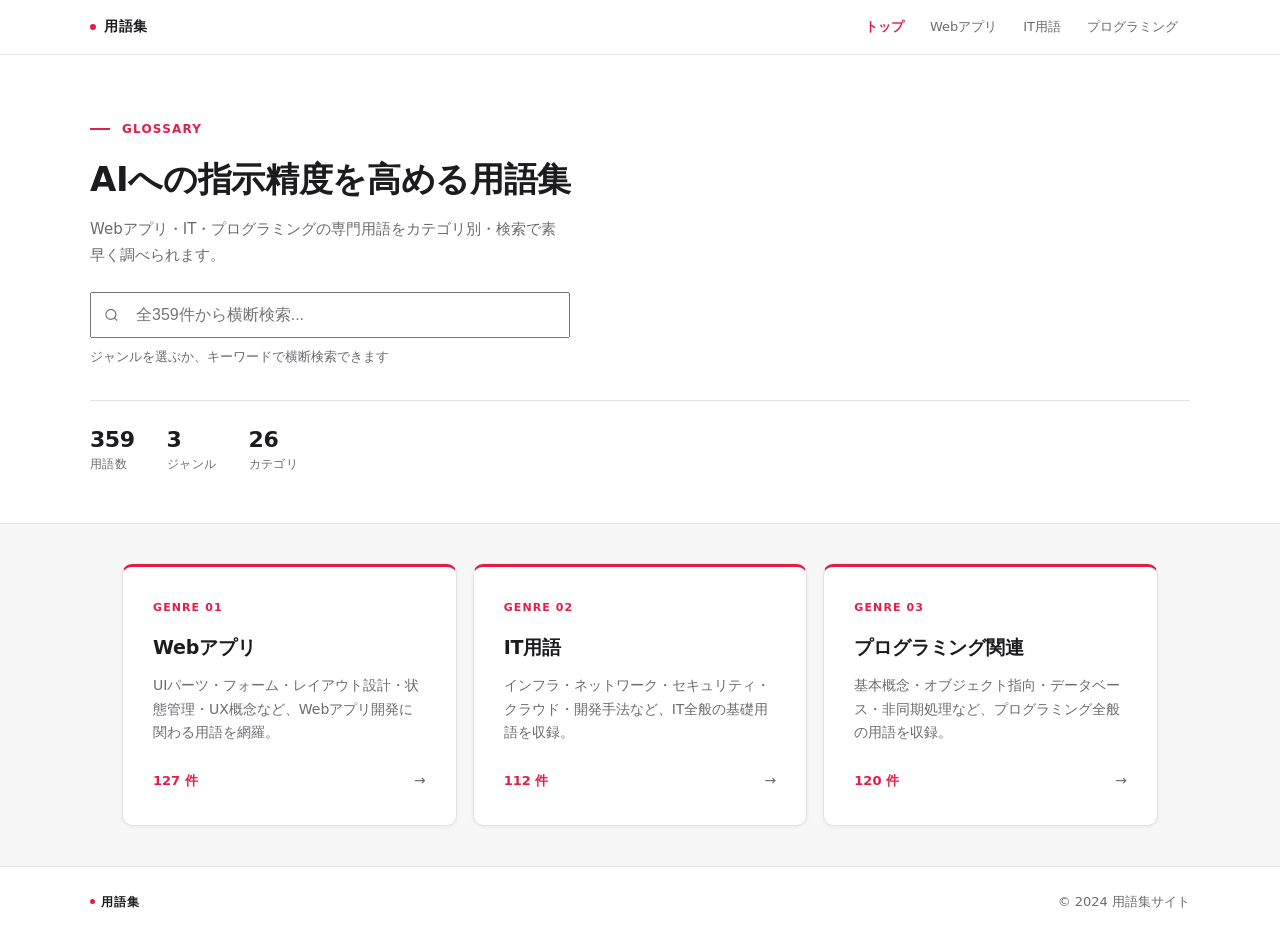
==== index.html @ d284932f "Initial commit: 用語集サイトの初期実装 - トップページ（横断検索付き） - 用語集3ページ（Webアプリ / IT用語 / プログラミング） - 全359件のデータをJSファイルとし" ====
<!DOCTYPE html>
<html lang="ja">
<head>
  <meta charset="UTF-8">
  <meta name="viewport" content="width=device-width, initial-scale=1.0">
  <title>用語集 | AIへの指示精度を高める</title>
  <link rel="stylesheet" href="css/style.css">
</head>
<body>
  <header>
    <div class="header-inner">
      <a class="site-title" href="index.html">用語集</a>
      <nav>
        <a href="index.html" class="active">トップ</a>
        <a href="webapp.html">Webアプリ</a>
        <a href="it.html">IT用語</a>
        <a href="programming.html">プログラミング</a>
      </nav>
    </div>
  </header>

  <section class="page-intro">
    <div class="page-intro-inner">
      <p class="page-intro__eyebrow">Glossary</p>
      <h1>AIへの指示精度を高める用語集</h1>
      <p class="page-intro__desc">Webアプリ・IT・プログラミングの専門用語をカテゴリ別・検索で素早く調べられます。</p>

      <div class="intro-search">
        <div class="search-wrap">
          <input type="search" id="index-search" placeholder="全359件から横断検索...">
        </div>
        <p class="intro-search__hint" id="search-hint">ジャンルを選ぶか、キーワードで横断検索できます</p>
      </div>

      <div class="page-intro__stats">
        <div class="stat">
          <span class="stat__num">359</span>
          <span class="stat__label">用語数</span>
        </div>
        <div class="stat">
          <span class="stat__num">3</span>
          <span class="stat__label">ジャンル</span>
        </div>
        <div class="stat">
          <span class="stat__num">26</span>
          <span class="stat__label">カテゴリ</span>
        </div>
      </div>
    </div>
  </section>

  <main>
    <div id="index-results" hidden>
      <div class="result-bar">
        <span id="index-result-count"></span>
      </div>
      <div id="index-result-grid"></div>
    </div>

    <div id="genre-section">
      <div class="genre-grid">
        <a href="webapp.html" class="genre-card">
          <p class="genre-card__label">Genre 01</p>
          <h2 class="genre-card__name">Webアプリ</h2>
          <p class="genre-card__desc">UIパーツ・フォーム・レイアウト設計・状態管理・UX概念など、Webアプリ開発に関わる用語を網羅。</p>
          <div class="genre-card__footer">
            <span class="genre-card__count">127 件</span>
            <span class="genre-card__arrow">→</span>
          </div>
        </a>

        <a href="it.html" class="genre-card">
          <p class="genre-card__label">Genre 02</p>
          <h2 class="genre-card__name">IT用語</h2>
          <p class="genre-card__desc">インフラ・ネットワーク・セキュリティ・クラウド・開発手法など、IT全般の基礎用語を収録。</p>
          <div class="genre-card__footer">
            <span class="genre-card__count">112 件</span>
            <span class="genre-card__arrow">→</span>
          </div>
        </a>

        <a href="programming.html" class="genre-card">
          <p class="genre-card__label">Genre 03</p>
          <h2 class="genre-card__name">プログラミング関連</h2>
          <p class="genre-card__desc">基本概念・オブジェクト指向・データベース・非同期処理など、プログラミング全般の用語を収録。</p>
          <div class="genre-card__footer">
            <span class="genre-card__count">120 件</span>
            <span class="genre-card__arrow">→</span>
          </div>
        </a>
      </div>
    </div>
  </main>

  <footer>
    <div class="footer-inner">
      <span class="footer-brand">用語集</span>
      <p>&copy; 2024 用語集サイト</p>
    </div>
  </footer>

  <script src="data/webapp-data.js"></script>
  <script src="data/it-data.js"></script>
  <script src="data/programming-data.js"></script>
  <script src="js/index-search.js"></script>
</body>
</html>
---- css/style.css ----
/* ============================================================
   Design Tokens
   ============================================================ */
:root {
  --red:       #e11d48;
  --red-dark:  #9f1239;
  --red-light: #fff1f2;
  --red-mid:   #fecdd3;

  --ink:       #1c1c1e;
  --ink-2:     #3a3a3c;
  --muted:     #6b6b70;
  --border:    #e2e2e7;
  --bg:        #f7f7f8;
  --surface:   #ffffff;

  --radius:    10px;
  --transition: 0.18s ease;
}

/* ============================================================
   Reset & Base
   ============================================================ */
*, *::before, *::after { box-sizing: border-box; margin: 0; padding: 0; }

body {
  font-family: "Hiragino Sans", "Hiragino Kaku Gothic ProN", "Noto Sans JP",
               system-ui, -apple-system, sans-serif;
  background: var(--bg);
  color: var(--ink);
  line-height: 1.7;
  min-height: 100vh;
  display: flex;
  flex-direction: column;
  -webkit-font-smoothing: antialiased;
}

/* ============================================================
   Header
   ============================================================ */
header {
  background: var(--surface);
  border-bottom: 1px solid var(--border);
  padding: 0 2rem;
  position: sticky;
  top: 0;
  z-index: 100;
}

.header-inner {
  max-width: 1100px;
  margin: 0 auto;
  display: flex;
  align-items: center;
  gap: 2rem;
  height: 54px;
}

.site-title {
  font-size: 0.875rem;
  font-weight: 600;
  letter-spacing: 0.05em;
  text-transform: uppercase;
  text-decoration: none;
  color: var(--ink);
  white-space: nowrap;
  display: flex;
  align-items: center;
  gap: 0.5rem;
  flex-shrink: 0;
}

.site-title::before {
  content: '';
  display: block;
  width: 6px;
  height: 6px;
  border-radius: 50%;
  background: var(--red);
}

nav {
  display: flex;
  gap: 0.125rem;
  overflow-x: auto;
  scrollbar-width: none;
  margin-left: auto;
}
nav::-webkit-scrollbar { display: none; }

nav a {
  text-decoration: none;
  color: var(--muted);
  font-size: 0.8125rem;
  font-weight: 500;
  padding: 0.375rem 0.75rem;
  border-radius: 6px;
  white-space: nowrap;
  transition: color var(--transition), background var(--transition);
}
nav a:hover { color: var(--ink); background: var(--bg); }
nav a.active { color: var(--red); font-weight: 600; }

/* ============================================================
   Page intro（トップページ）
   ============================================================ */
.page-intro {
  padding: 4rem 2rem 3rem;
  border-bottom: 1px solid var(--border);
  background: var(--surface);
}

.page-intro-inner {
  max-width: 1100px;
  margin: 0 auto;
}

.page-intro__eyebrow {
  display: flex;
  align-items: center;
  gap: 0.75rem;
  font-size: 0.75rem;
  font-weight: 600;
  letter-spacing: 0.1em;
  text-transform: uppercase;
  color: var(--red);
  margin-bottom: 1.125rem;
}

.page-intro__eyebrow::before {
  content: '';
  display: block;
  width: 20px;
  height: 1.5px;
  background: var(--red);
}

.page-intro h1 {
  font-size: clamp(1.5rem, 3.5vw, 2.125rem);
  font-weight: 700;
  letter-spacing: -0.01em;
  line-height: 1.3;
  color: var(--ink);
  margin-bottom: 0.875rem;
}

.page-intro__desc {
  font-size: 0.9375rem;
  color: var(--muted);
  max-width: 480px;
  line-height: 1.75;
  margin-bottom: 1.5rem;
}

/* トップページ横断検索 */
.intro-search {
  margin-bottom: 2rem;
}

.intro-search .search-wrap { display: inline-block; width: 100%; max-width: 480px; }

.intro-search #index-search {
  width: 100%;
  max-width: 480px;
  padding: 0.75rem 1rem 0.75rem 2.75rem;
  font-size: 1rem;
}

.intro-search__hint {
  margin-top: 0.5rem;
  font-size: 0.8125rem;
  color: var(--muted);
}

.page-intro__stats {
  display: flex;
  gap: 2rem;
  flex-wrap: wrap;
  padding-top: 1.75rem;
  border-top: 1px solid var(--border);
}

.stat {
  display: flex;
  flex-direction: column;
  gap: 0.2rem;
}

.stat__num {
  font-size: 1.375rem;
  font-weight: 700;
  color: var(--ink);
  letter-spacing: -0.02em;
  line-height: 1;
}

.stat__label {
  font-size: 0.75rem;
  color: var(--muted);
  letter-spacing: 0.04em;
}

/* ============================================================
   Main
   ============================================================ */
main {
  flex: 1;
  max-width: 1100px;
  margin: 0 auto;
  padding: 2.5rem 2rem;
  width: 100%;
}

/* ============================================================
   Genre cards（トップページ）
   ============================================================ */
.genre-grid {
  display: grid;
  grid-template-columns: repeat(auto-fit, minmax(290px, 1fr));
  gap: 1rem;
}

.genre-card {
  background: var(--surface);
  border: 1px solid var(--border);
  border-top: 3px solid var(--red);
  border-radius: var(--radius);
  padding: 2rem 1.875rem;
  text-decoration: none;
  color: var(--ink);
  display: flex;
  flex-direction: column;
  gap: 0;
  box-shadow: 0 1px 4px rgba(0, 0, 0, .06);
  transition: box-shadow var(--transition), transform var(--transition), border-color var(--transition);
}

.genre-card:hover {
  box-shadow: 0 4px 16px rgba(0, 0, 0, .10);
  transform: translateY(-2px);
}

.genre-card__label {
  font-size: 0.6875rem;
  font-weight: 600;
  letter-spacing: 0.1em;
  text-transform: uppercase;
  color: var(--red);
  margin-bottom: 0.875rem;
}

.genre-card__name {
  font-size: 1.1875rem;
  font-weight: 700;
  letter-spacing: -0.01em;
  margin-bottom: 0.625rem;
  color: var(--ink);
}

.genre-card__desc {
  font-size: 0.875rem;
  color: var(--muted);
  line-height: 1.7;
  flex: 1;
  margin-bottom: 1.5rem;
}

.genre-card__footer {
  display: flex;
  align-items: center;
  justify-content: space-between;
}

.genre-card__count {
  font-size: 0.8125rem;
  font-weight: 600;
  color: var(--red);
}

.genre-card__arrow {
  font-size: 0.875rem;
  color: var(--muted);
  transition: color var(--transition), transform var(--transition);
}

.genre-card:hover .genre-card__arrow {
  color: var(--red);
  transform: translateX(4px);
}

/* ============================================================
   Page heading（用語集ページ）
   ============================================================ */
.page-heading {
  padding: 2.5rem 2rem 2rem;
  border-bottom: 1px solid var(--border);
  background: var(--surface);
}

.page-heading-inner {
  max-width: 1100px;
  margin: 0 auto;
  display: flex;
  align-items: center;
  justify-content: space-between;
  gap: 1.5rem;
  flex-wrap: wrap;
}

.page-heading__search {
  flex-shrink: 0;
}

.page-heading__search .search-wrap { display: block; }

.page-heading__search #search {
  max-width: 280px;
  width: 280px;
}

.page-heading__left {
  display: flex;
  flex-direction: column;
  gap: 0.25rem;
}

.page-heading__kicker {
  font-size: 0.6875rem;
  font-weight: 600;
  letter-spacing: 0.1em;
  text-transform: uppercase;
  color: var(--red);
  display: flex;
  align-items: center;
  gap: 0.5rem;
}

.page-heading__kicker::before {
  content: '';
  display: block;
  width: 16px;
  height: 1.5px;
  background: var(--red);
}

.page-heading h1 {
  font-size: 1.375rem;
  font-weight: 700;
  letter-spacing: -0.01em;
  color: var(--ink);
}

.page-heading__sub {
  font-size: 0.8125rem;
  color: var(--muted);
}

/* ============================================================
   Controls
   ============================================================ */
.controls {
  display: flex;
  flex-direction: column;
  gap: 0.875rem;
  margin-bottom: 1.5rem;
}

.search-wrap { position: relative; }

.search-wrap::before {
  content: '';
  position: absolute;
  left: 0.875rem;
  top: 50%;
  transform: translateY(-50%);
  width: 15px;
  height: 15px;
  background: url("data:image/svg+xml,%3Csvg xmlns='http://www.w3.org/2000/svg' fill='none' stroke='%236b6b70' stroke-width='1.75' viewBox='0 0 24 24'%3E%3Ccircle cx='11' cy='11' r='8'/%3E%3Cpath d='m21 21-4.35-4.35'/%3E%3C/svg%3E") center/contain no-repeat;
  pointer-events: none;
}

#search {
  width: 100%;
  max-width: 420px;
  padding: 0.625rem 1rem 0.625rem 2.5rem;
  border: 1px solid var(--border);
  border-radius: var(--radius);
  font-size: 0.9375rem;
  font-family: inherit;
  background: var(--surface);
  color: var(--ink);
  outline: none;
  transition: border-color var(--transition);
}

#search:focus { border-color: var(--red); }
#search::placeholder { color: var(--muted); }

#filter-buttons {
  display: flex;
  gap: 0.375rem;
  overflow-x: auto;
  padding-bottom: 2px;
  scrollbar-width: none;
}
#filter-buttons::-webkit-scrollbar { display: none; }

.filter-btn {
  padding: 0.3rem 0.875rem;
  border: 1px solid var(--border);
  background: var(--surface);
  border-radius: 100px;
  font-size: 0.8125rem;
  font-weight: 500;
  font-family: inherit;
  color: var(--muted);
  cursor: pointer;
  white-space: nowrap;
  transition: border-color var(--transition), color var(--transition), background var(--transition);
}

.filter-btn:hover { border-color: var(--red); color: var(--red); }

.filter-btn.active {
  background: var(--red-light);
  border-color: var(--red-mid);
  color: var(--red-dark);
  font-weight: 600;
}

/* ============================================================
   Result count
   ============================================================ */
.result-bar {
  display: flex;
  align-items: center;
  gap: 0.75rem;
  margin-bottom: 1.25rem;
}

#result-count {
  font-size: 0.8125rem;
  color: var(--muted);
  white-space: nowrap;
}

.result-bar::after {
  content: '';
  flex: 1;
  height: 1px;
  background: var(--border);
}

/* ============================================================
   Card grid
   ============================================================ */
#card-grid,
#index-result-grid {
  display: grid;
  grid-template-columns: repeat(auto-fill, minmax(270px, 1fr));
  gap: 1px;
  background: var(--border);
  border: 1px solid var(--border);
  border-radius: var(--radius);
  overflow: hidden;
}

/* ============================================================
   Term cards
   ============================================================ */
.card {
  background: var(--surface);
  padding: 1.25rem 1.375rem;
  transition: background var(--transition);
}

.card:hover { background: var(--red-light); }

/* ジャンルラベル（トップページ横断検索結果用） */
.card__genre {
  display: block;
  font-size: 0.6875rem;
  font-weight: 700;
  letter-spacing: 0.08em;
  text-transform: uppercase;
  color: var(--red);
  margin-bottom: 0.25rem;
}

.card__badge {
  display: inline-block;
  font-size: 0.6875rem;
  font-weight: 600;
  letter-spacing: 0.05em;
  padding: 0.15rem 0.5rem;
  border-radius: 4px;
  margin-bottom: 0.5rem;
  background: var(--badge-bg, var(--bg));
  color: var(--badge-color, var(--muted));
}

.card__term {
  font-size: 1rem;
  font-weight: 700;
  letter-spacing: -0.01em;
  line-height: 1.4;
  margin-bottom: 0.4rem;
  color: var(--ink);
}

.card__desc {
  font-size: 0.875rem;
  color: var(--muted);
  line-height: 1.65;
}

/* ============================================================
   Empty state
   ============================================================ */
.empty-state {
  grid-column: 1 / -1;
  text-align: center;
  padding: 4rem 1rem;
  color: var(--muted);
  font-size: 0.9375rem;
  background: var(--surface);
}

/* ============================================================
   Footer
   ============================================================ */
footer {
  border-top: 1px solid var(--border);
  background: var(--surface);
  padding: 1.5rem 2rem;
}

.footer-inner {
  max-width: 1100px;
  margin: 0 auto;
  display: flex;
  align-items: center;
  justify-content: space-between;
  gap: 1rem;
  flex-wrap: wrap;
}

.footer-brand {
  font-size: 0.75rem;
  font-weight: 600;
  letter-spacing: 0.08em;
  text-transform: uppercase;
  color: var(--ink);
  display: flex;
  align-items: center;
  gap: 0.4rem;
}

.footer-brand::before {
  content: '';
  width: 5px;
  height: 5px;
  border-radius: 50%;
  background: var(--red);
}

footer p { font-size: 0.8125rem; color: var(--muted); }

/* ============================================================
   Page color（全ページ統一で赤）
   ============================================================ */
body.page-webapp,
body.page-it,
body.page-programming {
  --badge-bg:    var(--red-light);
  --badge-color: var(--red-dark);
}

/* ============================================================
   Responsive
   ============================================================ */
@media (max-width: 768px) {
  .page-intro { padding: 2.5rem 1.25rem 2rem; }
  main { padding: 2rem 1.25rem; }
  .page-heading { padding: 2rem 1.25rem 1.5rem; }
}

@media (max-width: 768px) {
  .page-heading__search { width: 100%; }
  .page-heading__search #search { width: 100%; max-width: 100%; }
}

@media (max-width: 600px) {
  header { padding: 0 1.25rem; }
  .genre-grid { grid-template-columns: 1fr; }
  #card-grid,
  #index-result-grid { grid-template-columns: 1fr; }
  .footer-inner { flex-direction: column; gap: 0.5rem; }
}
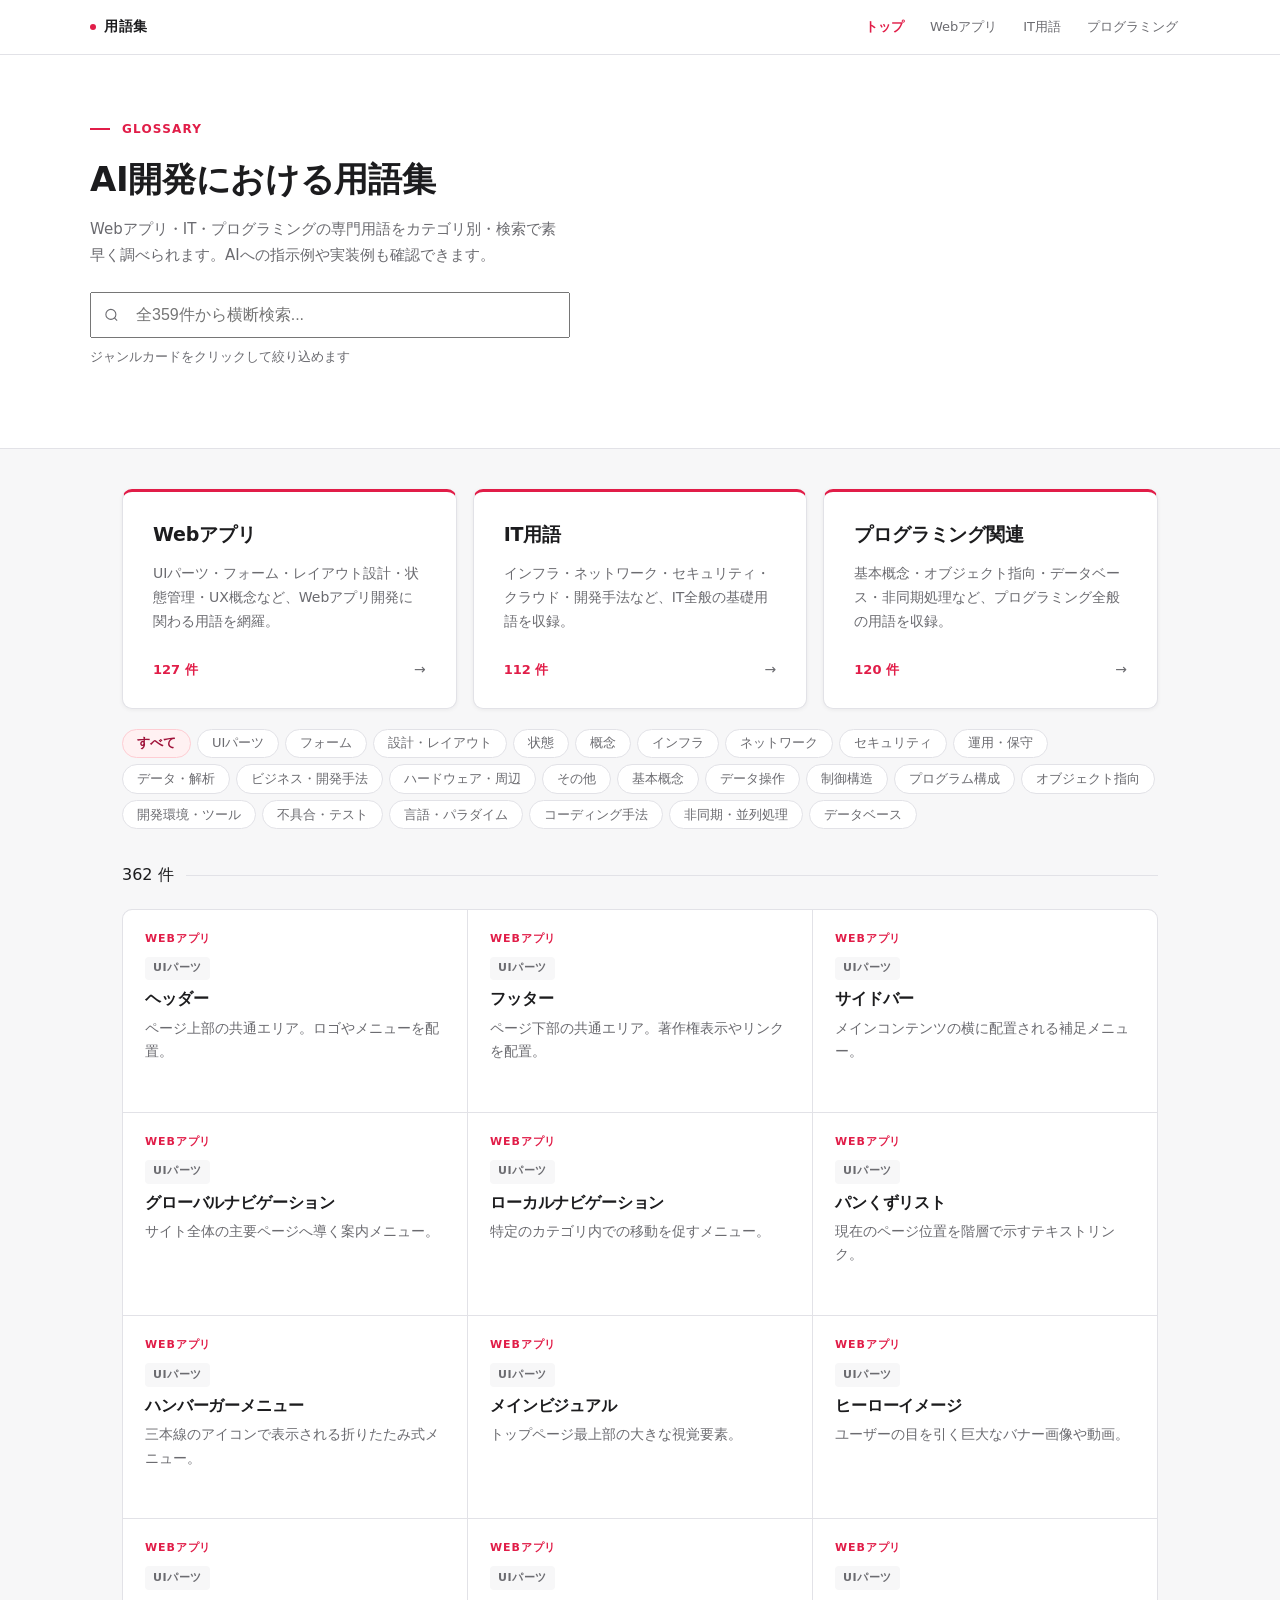
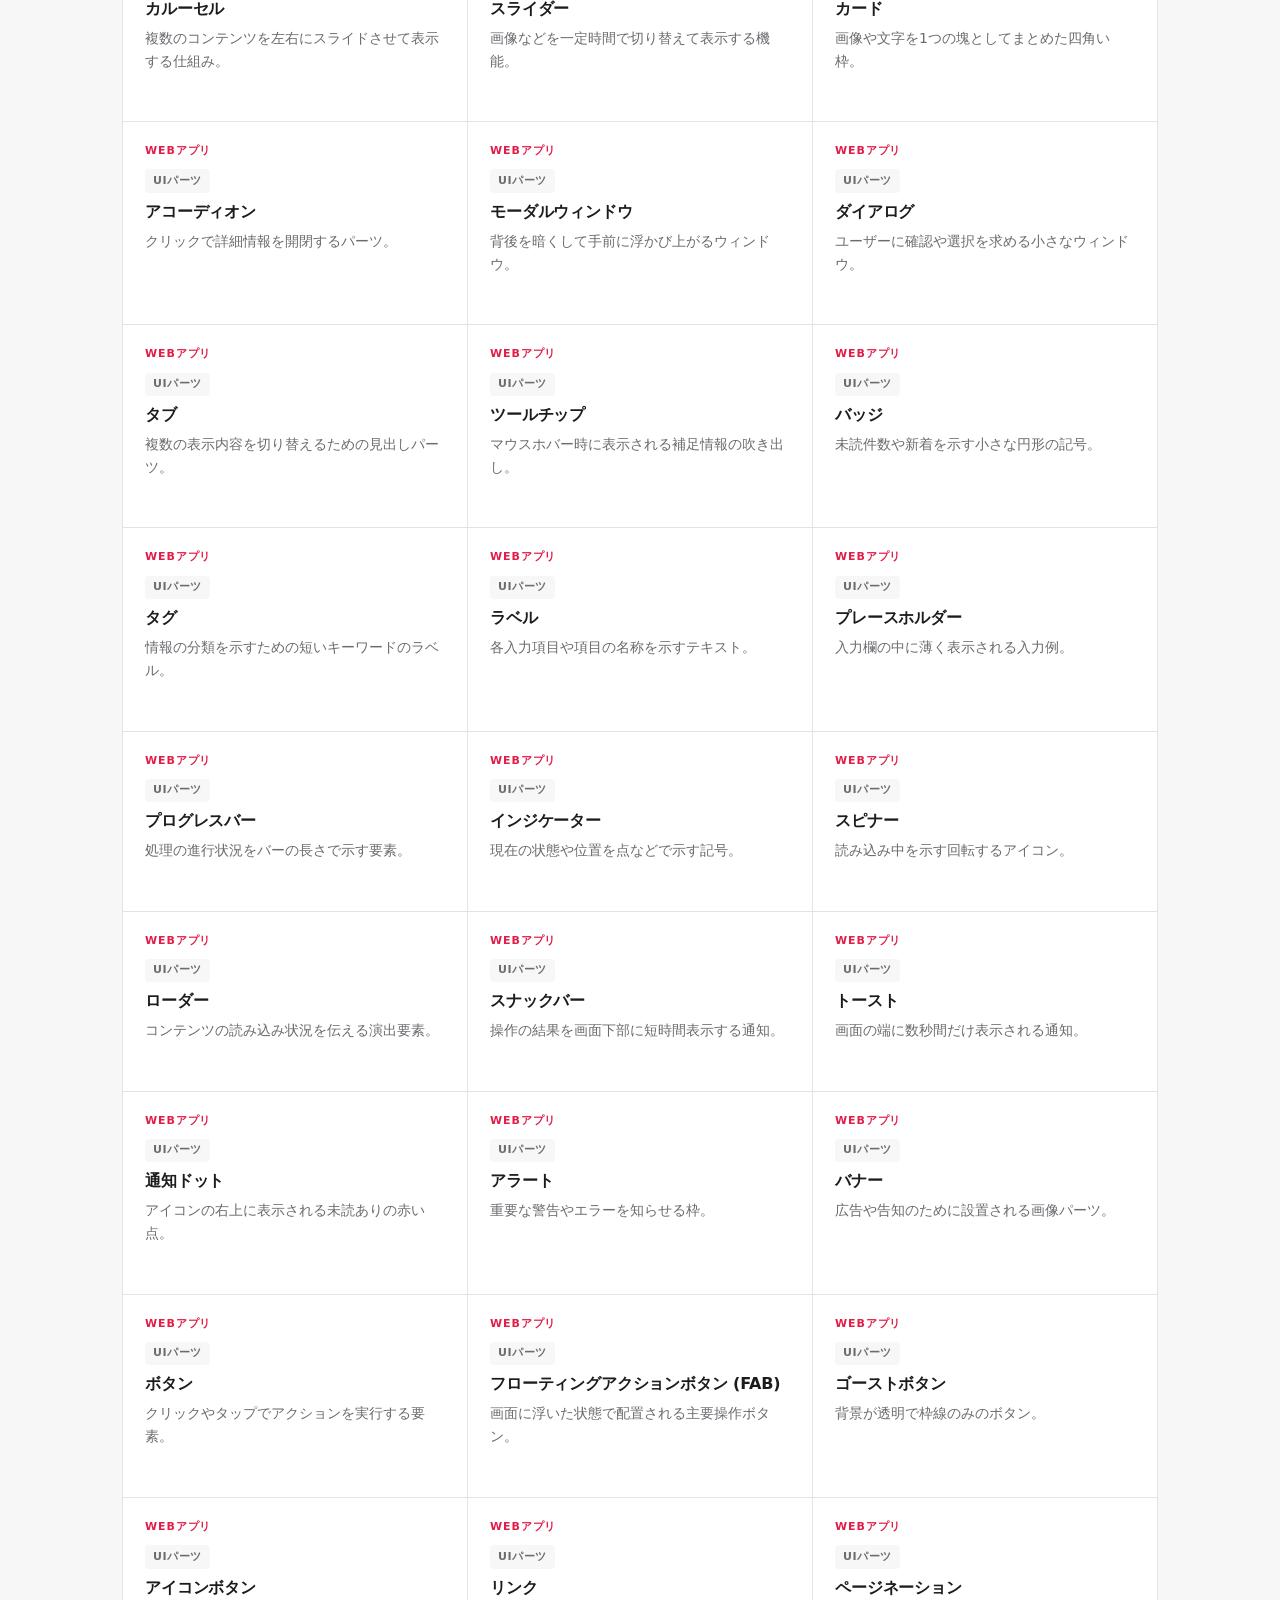
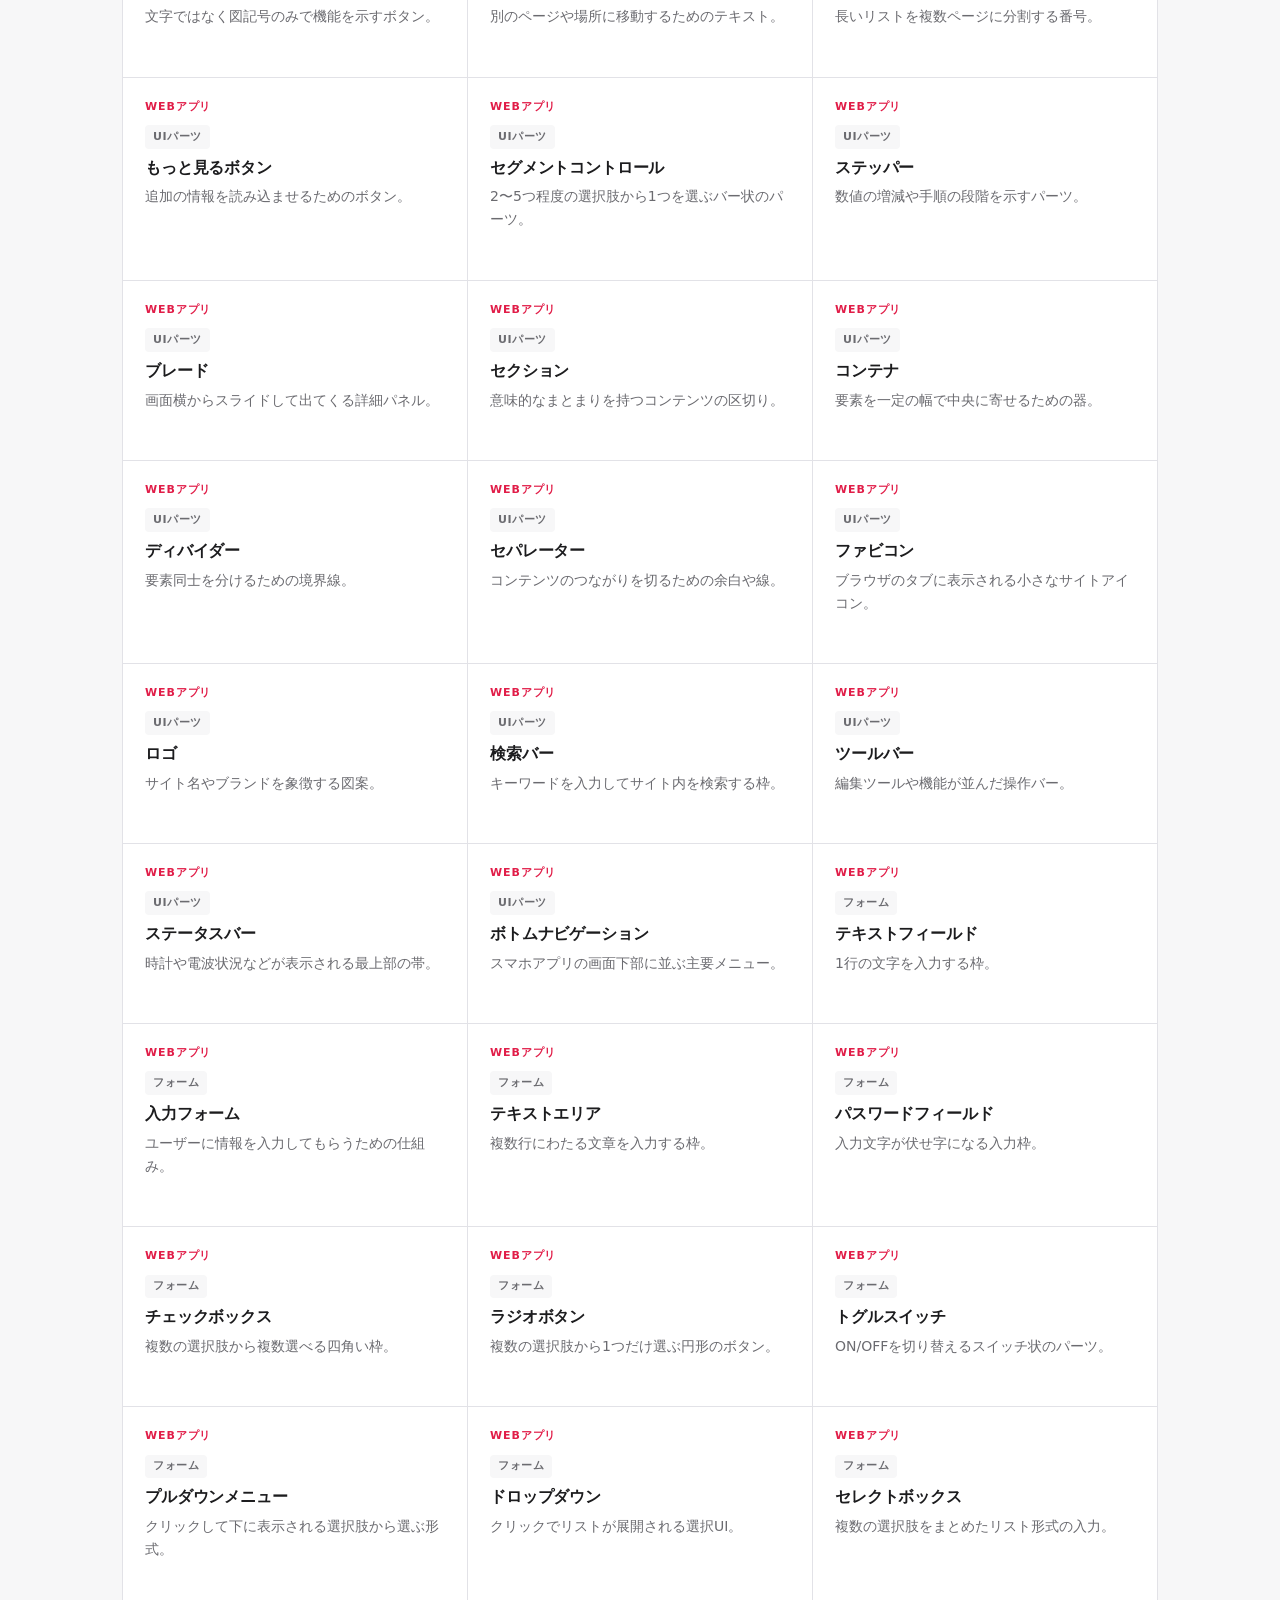
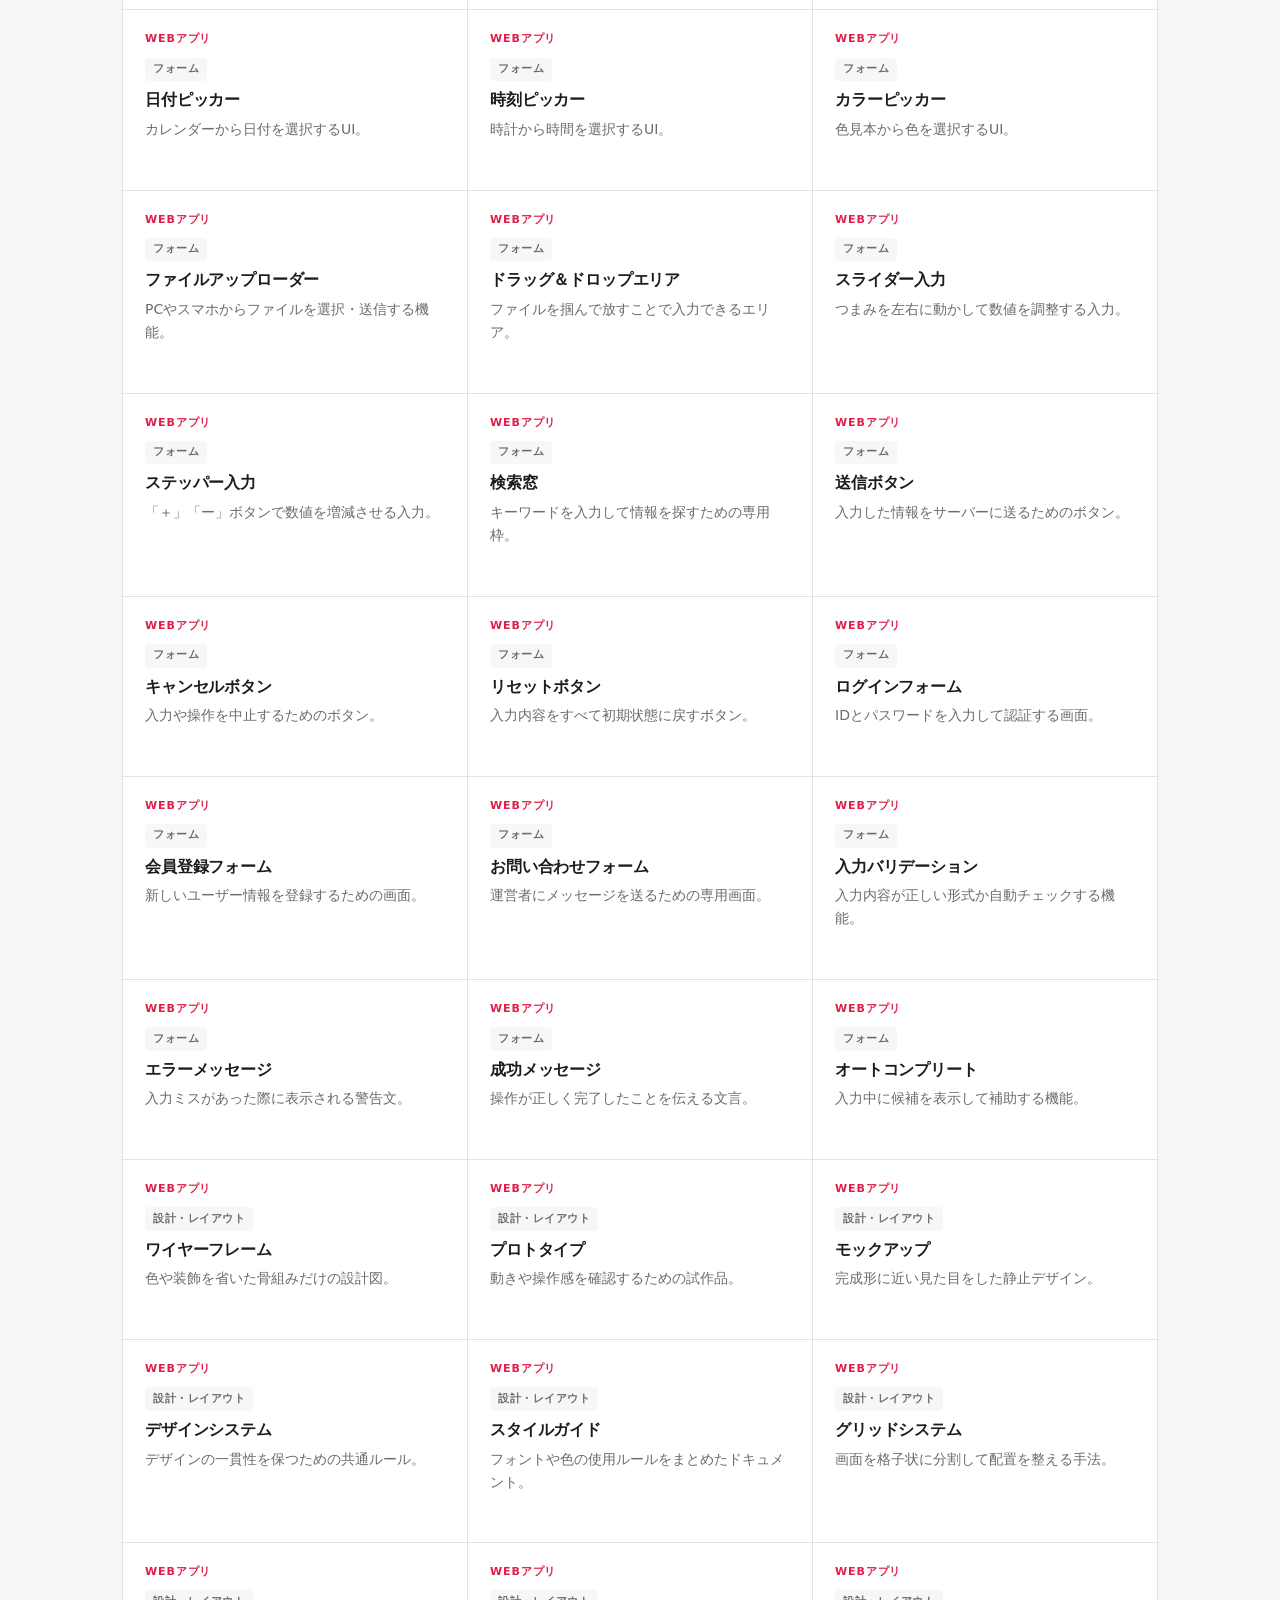
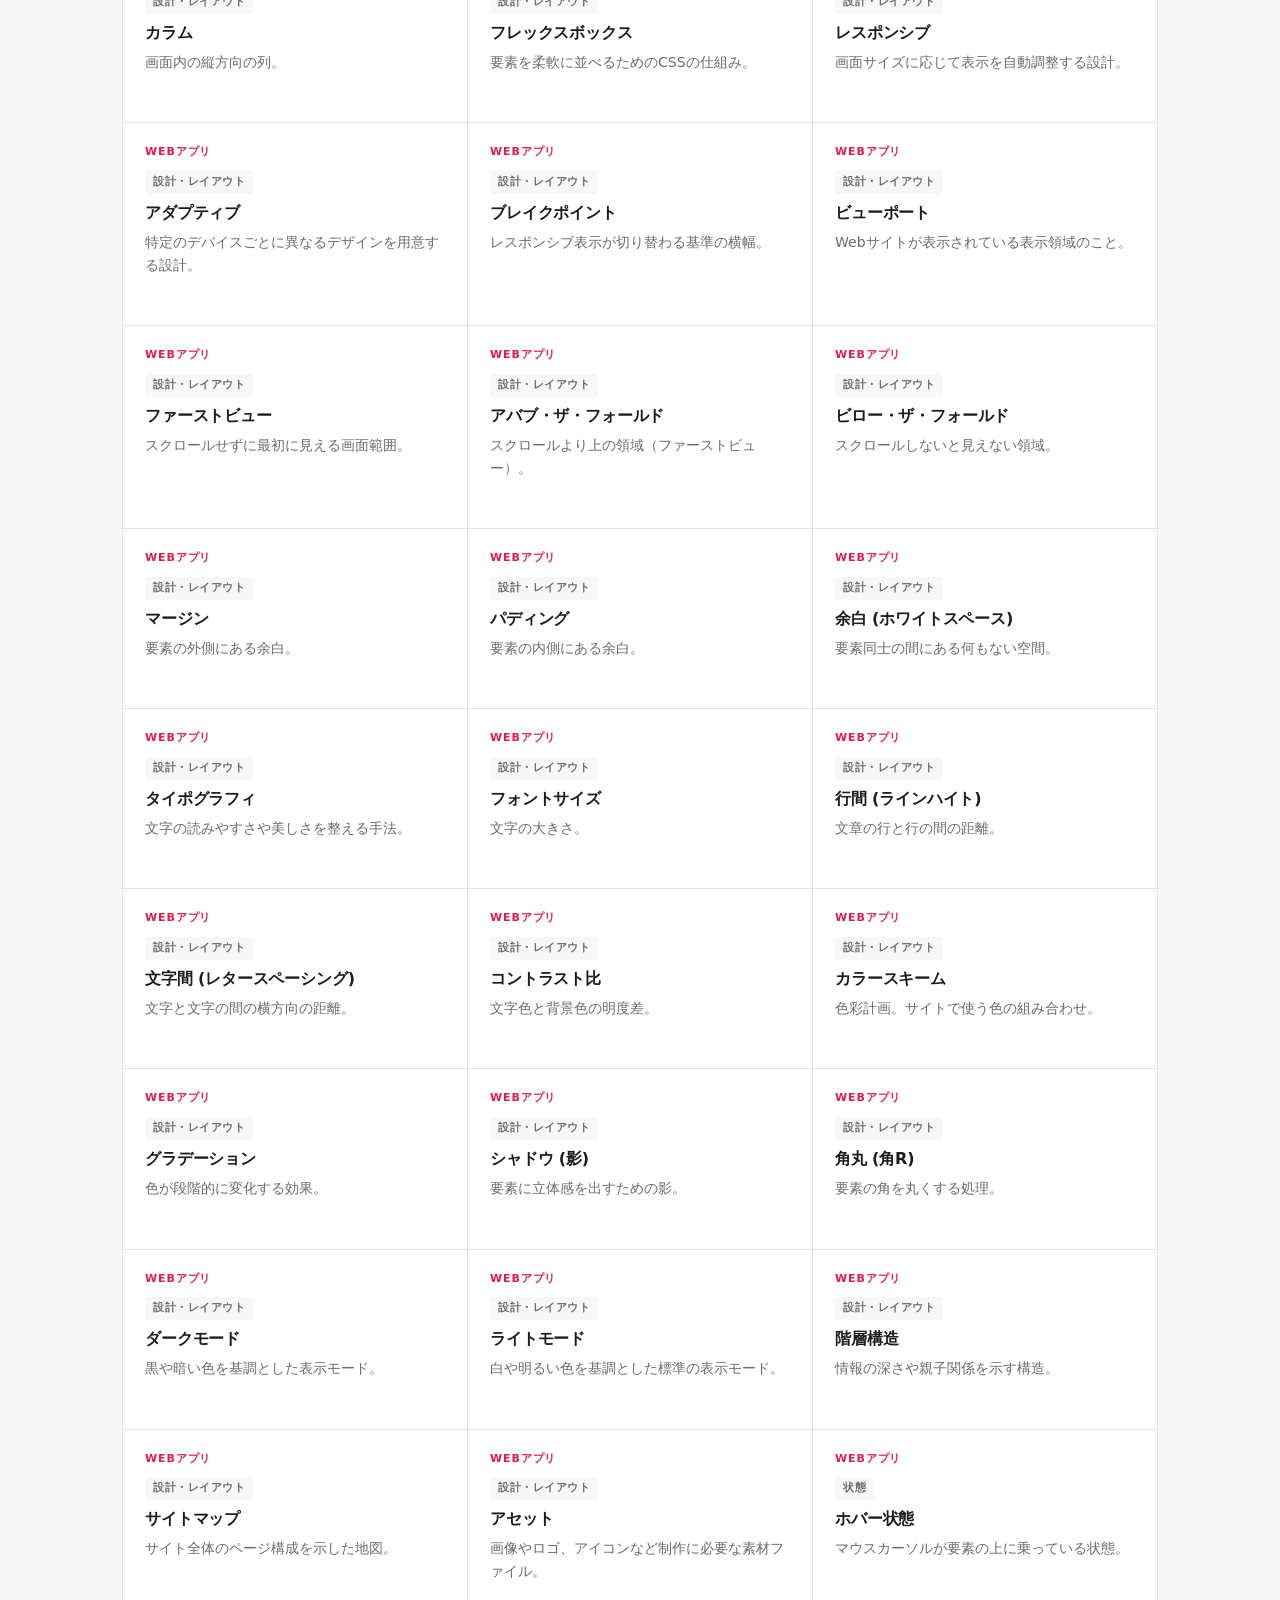
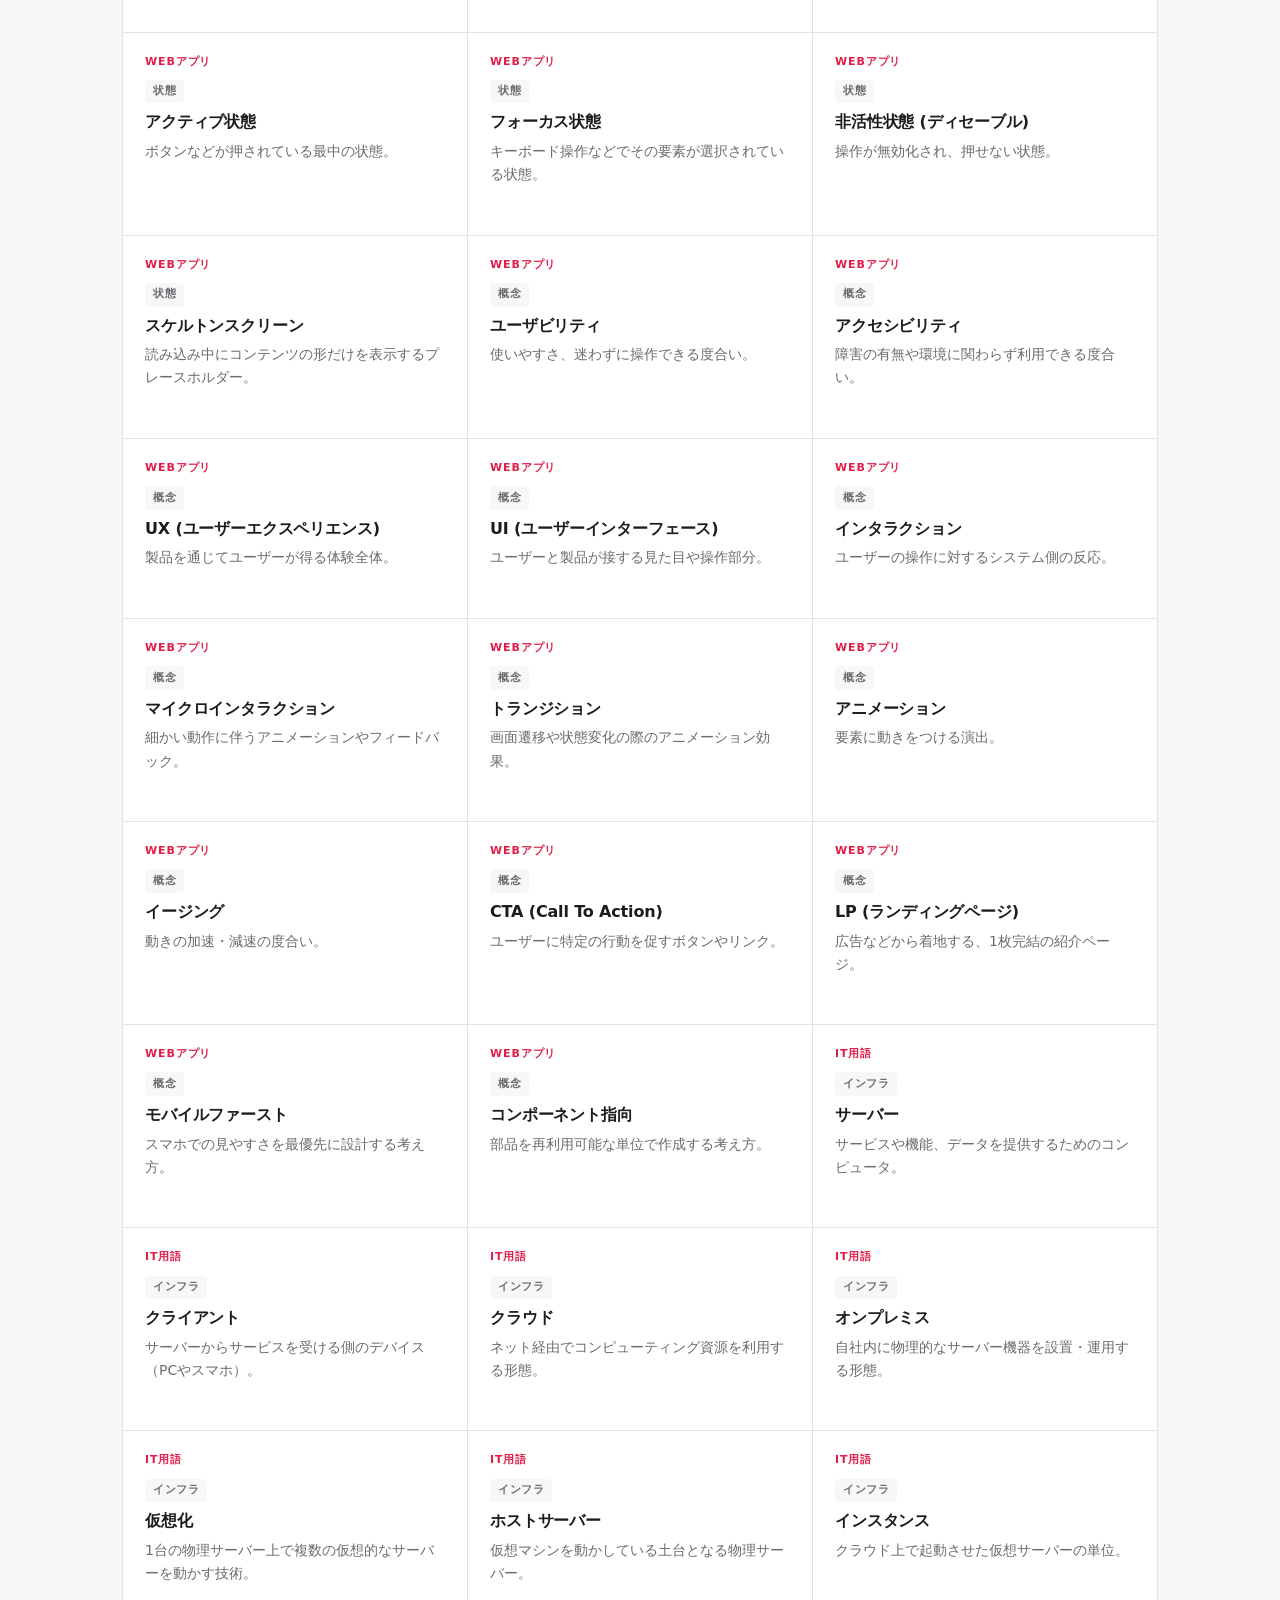
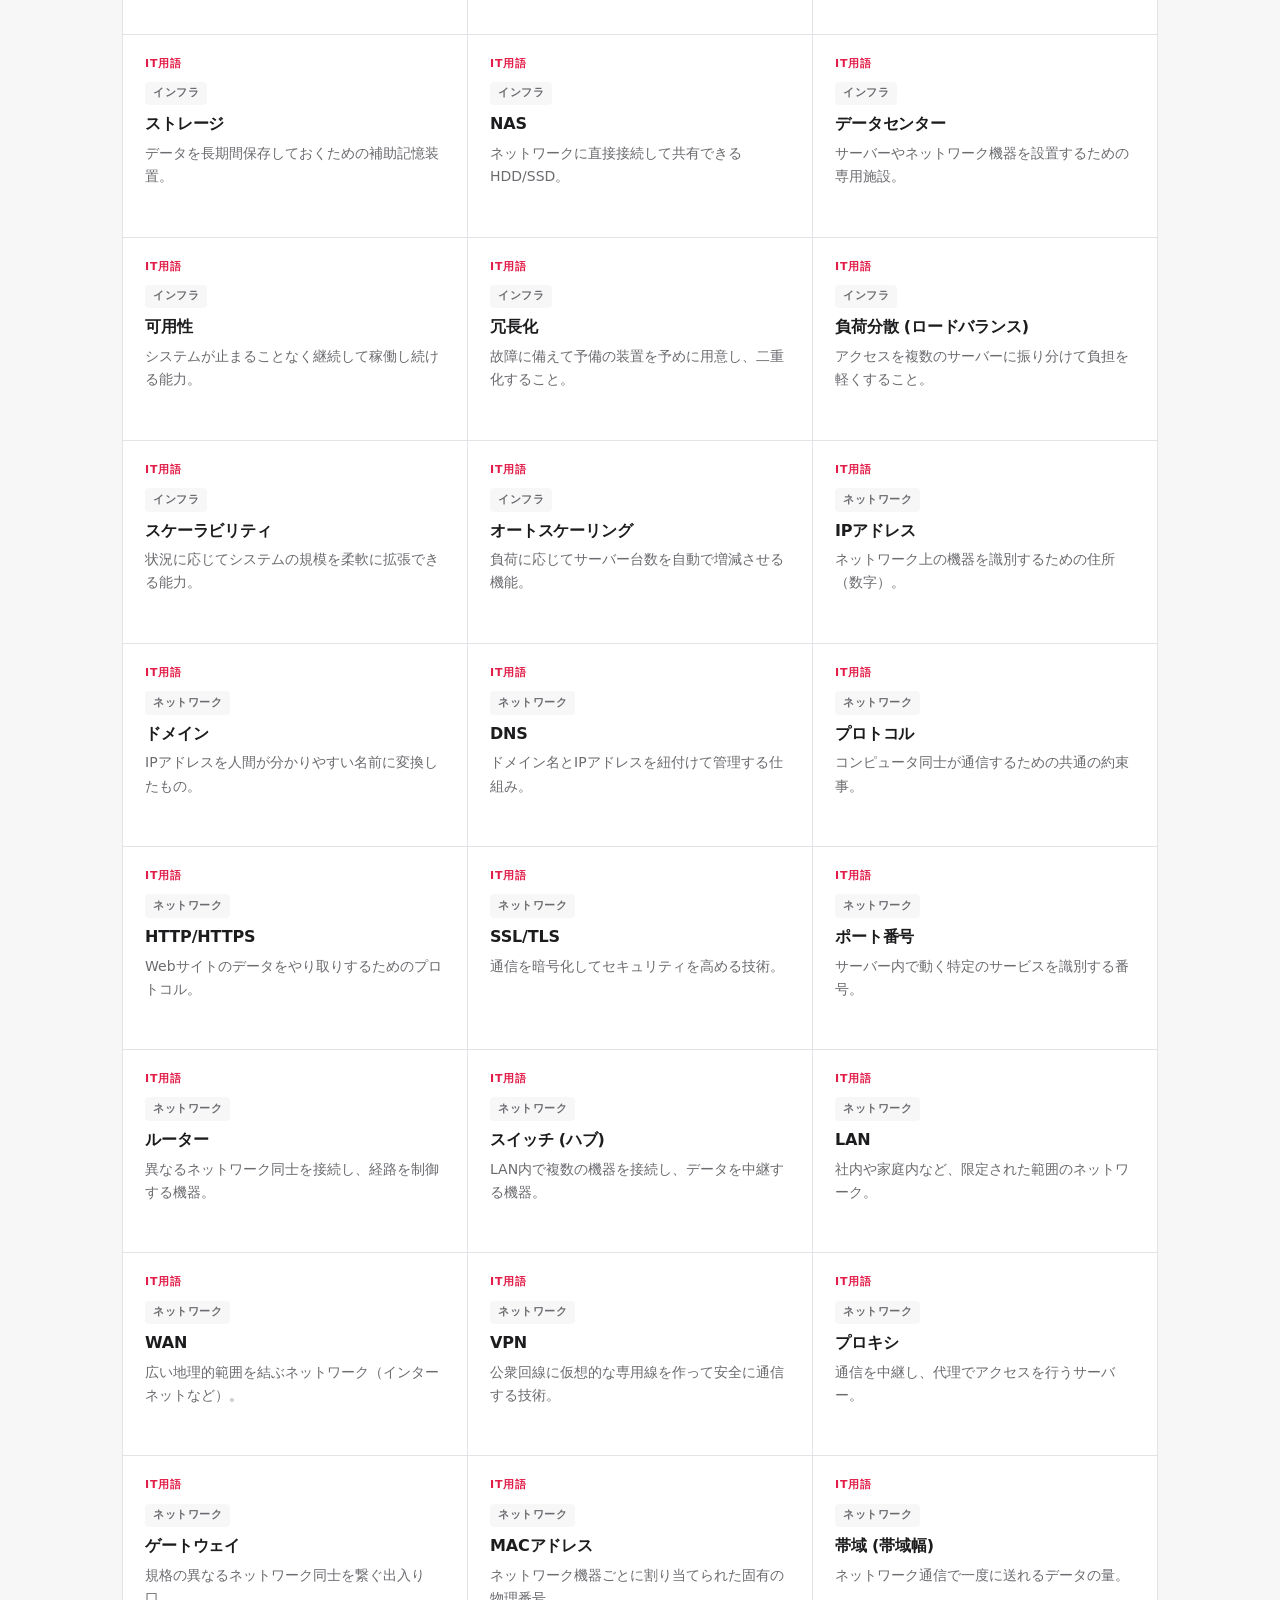
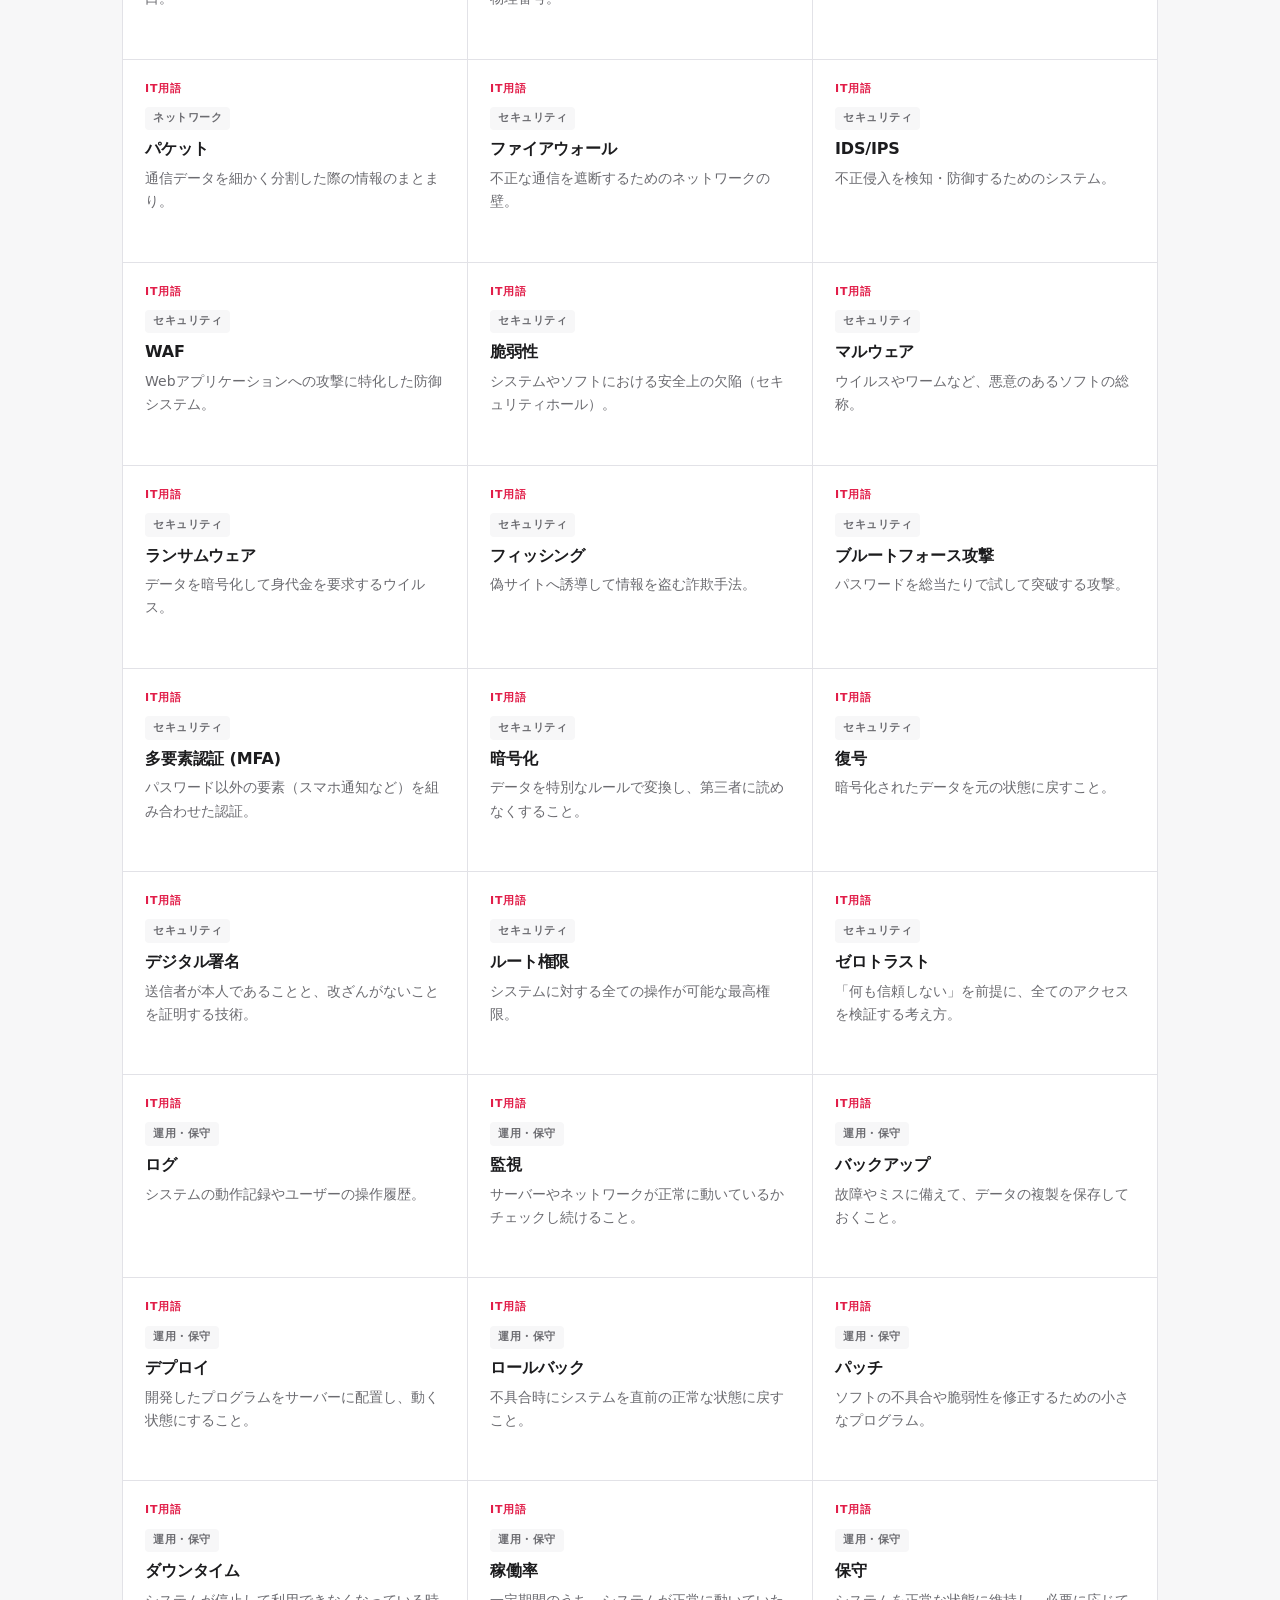
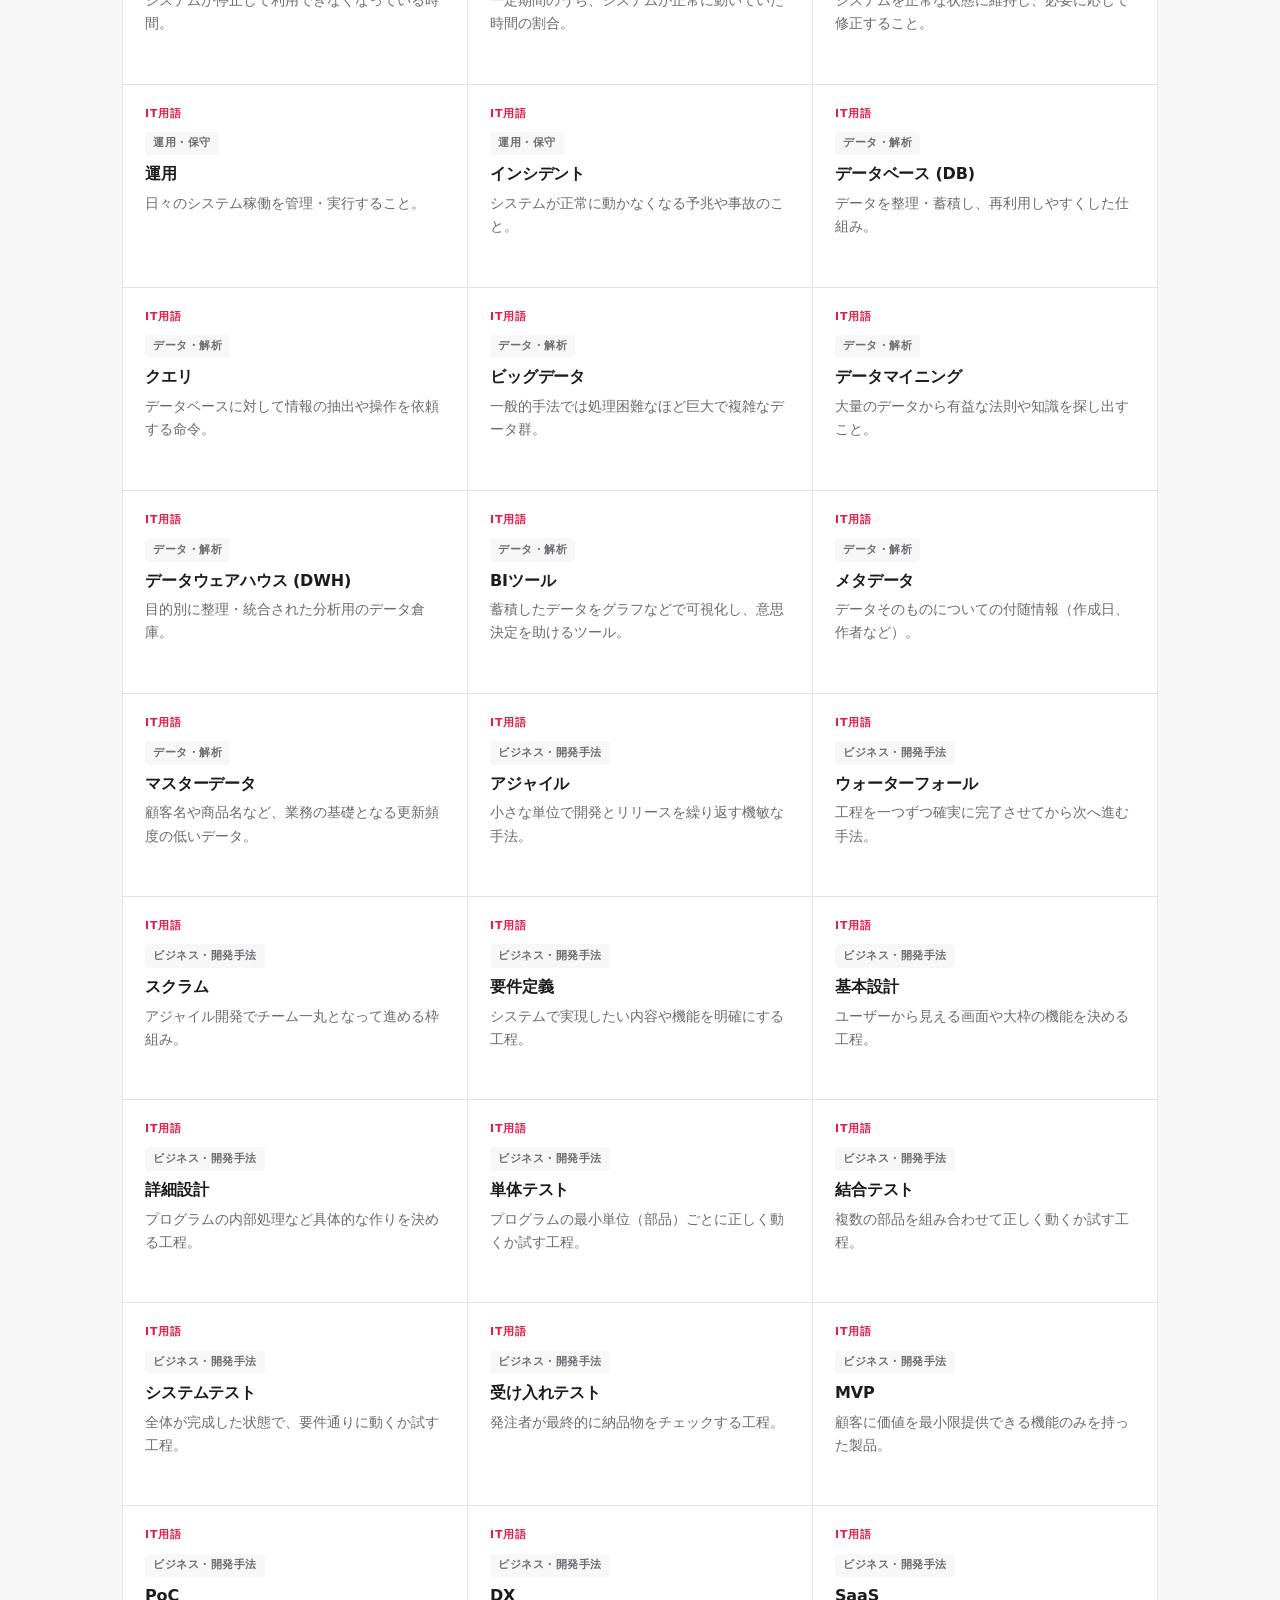
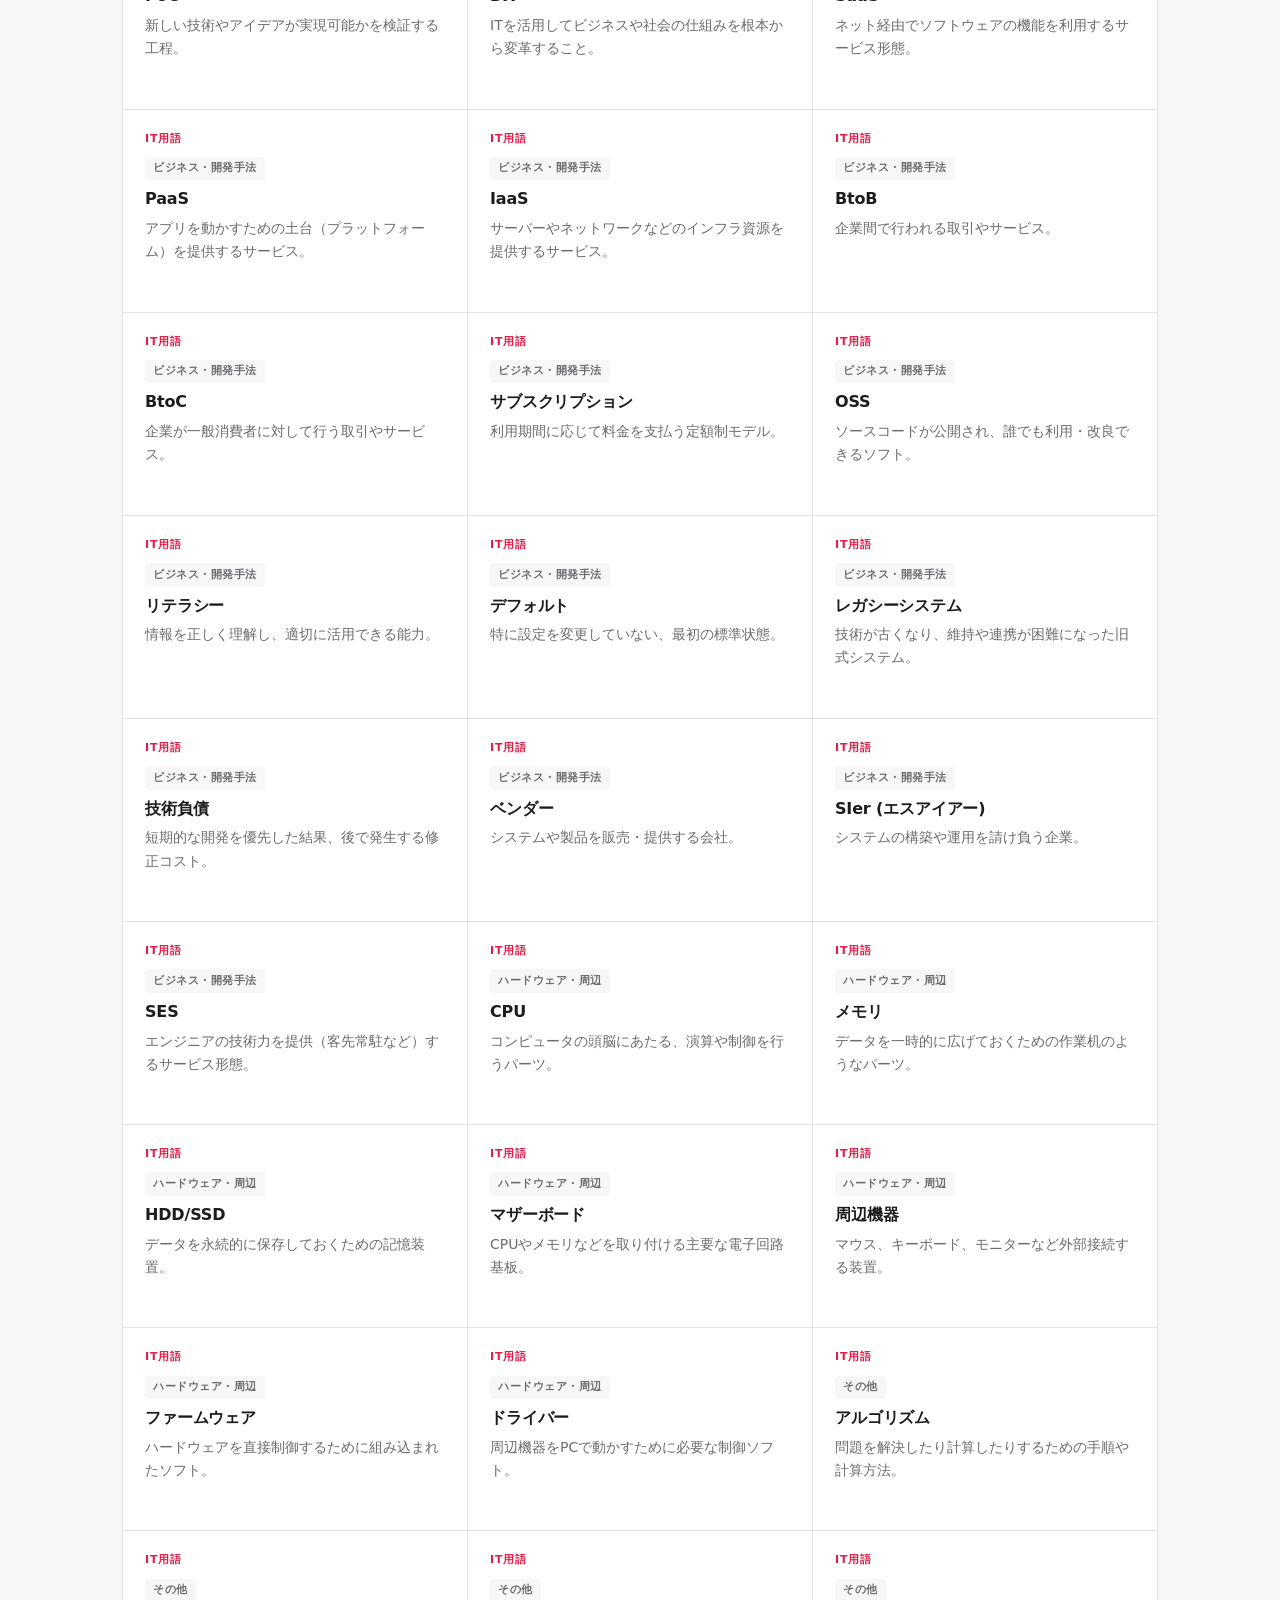
==== commit 8b31aba0: "feat: モーダル・AIへの指示例・実装例・トップページフィルター機能を追加 - 各用語カードクリックで詳細モーダルを表示（Webアプリ・IT・プログラミング全ページ） - Webアプリ用語にAIへ" ====
--- a/index.html
+++ b/index.html
@@ -3,7 +3,7 @@
 <head>
   <meta charset="UTF-8">
   <meta name="viewport" content="width=device-width, initial-scale=1.0">
-  <title>用語集 | AIへの指示精度を高める</title>
+  <title>用語集 | AI開発における用語集</title>
   <link rel="stylesheet" href="css/style.css">
 </head>
 <body>
@@ -22,8 +22,8 @@
   <section class="page-intro">
     <div class="page-intro-inner">
       <p class="page-intro__eyebrow">Glossary</p>
-      <h1>AIへの指示精度を高める用語集</h1>
-      <p class="page-intro__desc">Webアプリ・IT・プログラミングの専門用語をカテゴリ別・検索で素早く調べられます。</p>
+      <h1>AI開発における用語集</h1>
+      <p class="page-intro__desc">Webアプリ・IT・プログラミングの専門用語をカテゴリ別・検索で素早く調べられます。AIへの指示例や実装例も確認できます。</p>
 
       <div class="intro-search">
         <div class="search-wrap">
@@ -31,36 +31,13 @@
         </div>
         <p class="intro-search__hint" id="search-hint">ジャンルを選ぶか、キーワードで横断検索できます</p>
       </div>
-
-      <div class="page-intro__stats">
-        <div class="stat">
-          <span class="stat__num">359</span>
-          <span class="stat__label">用語数</span>
-        </div>
-        <div class="stat">
-          <span class="stat__num">3</span>
-          <span class="stat__label">ジャンル</span>
-        </div>
-        <div class="stat">
-          <span class="stat__num">26</span>
-          <span class="stat__label">カテゴリ</span>
-        </div>
-      </div>
     </div>
   </section>
 
   <main>
-    <div id="index-results" hidden>
-      <div class="result-bar">
-        <span id="index-result-count"></span>
-      </div>
-      <div id="index-result-grid"></div>
-    </div>
-
     <div id="genre-section">
       <div class="genre-grid">
-        <a href="webapp.html" class="genre-card">
-          <p class="genre-card__label">Genre 01</p>
+        <a href="webapp.html" class="genre-card" data-genre="Webアプリ">
           <h2 class="genre-card__name">Webアプリ</h2>
           <p class="genre-card__desc">UIパーツ・フォーム・レイアウト設計・状態管理・UX概念など、Webアプリ開発に関わる用語を網羅。</p>
           <div class="genre-card__footer">
@@ -69,8 +46,7 @@
           </div>
         </a>
 
-        <a href="it.html" class="genre-card">
-          <p class="genre-card__label">Genre 02</p>
+        <a href="it.html" class="genre-card" data-genre="IT用語">
           <h2 class="genre-card__name">IT用語</h2>
           <p class="genre-card__desc">インフラ・ネットワーク・セキュリティ・クラウド・開発手法など、IT全般の基礎用語を収録。</p>
           <div class="genre-card__footer">
@@ -79,8 +55,7 @@
           </div>
         </a>
 
-        <a href="programming.html" class="genre-card">
-          <p class="genre-card__label">Genre 03</p>
+        <a href="programming.html" class="genre-card" data-genre="プログラミング">
           <h2 class="genre-card__name">プログラミング関連</h2>
           <p class="genre-card__desc">基本概念・オブジェクト指向・データベース・非同期処理など、プログラミング全般の用語を収録。</p>
           <div class="genre-card__footer">
@@ -90,12 +65,21 @@
         </a>
       </div>
     </div>
+
+    <div id="index-category-buttons"></div>
+
+    <div id="index-results">
+      <div class="result-bar">
+        <span id="index-result-count"></span>
+      </div>
+      <div id="index-result-grid"></div>
+    </div>
   </main>
 
   <footer>
     <div class="footer-inner">
       <span class="footer-brand">用語集</span>
-      <p>&copy; 2024 用語集サイト</p>
+      <p>&copy; <a href="https://www.sejuku.net/corp/" target="_blank" rel="noopener noreferrer">株式会社SAMURAI</a></p>
     </div>
   </footer>
 
--- a/css/style.css
+++ b/css/style.css
@@ -225,7 +225,7 @@
   border: 1px solid var(--border);
   border-top: 3px solid var(--red);
   border-radius: var(--radius);
-  padding: 2rem 1.875rem;
+  padding: 1.625rem 1.875rem;
   text-decoration: none;
   color: var(--ink);
   display: flex;
@@ -240,20 +240,11 @@
   transform: translateY(-2px);
 }
 
-.genre-card__label {
-  font-size: 0.6875rem;
-  font-weight: 600;
-  letter-spacing: 0.1em;
-  text-transform: uppercase;
-  color: var(--red);
-  margin-bottom: 0.875rem;
-}
-
 .genre-card__name {
   font-size: 1.1875rem;
   font-weight: 700;
   letter-spacing: -0.01em;
-  margin-bottom: 0.625rem;
+  margin-bottom: 0.75rem;
   color: var(--ink);
 }
 
@@ -286,6 +277,33 @@
 .genre-card:hover .genre-card__arrow {
   color: var(--red);
   transform: translateX(4px);
+}
+
+.genre-card.active {
+  border-color: var(--red);
+  border-top-width: 3px;
+  background: #fff5f5;
+  box-shadow: 0 4px 16px rgba(0, 0, 0, .10);
+}
+
+.genre-card.active .genre-card__name {
+  color: var(--red);
+}
+
+#index-category-buttons {
+  display: flex;
+  flex-wrap: wrap;
+  gap: 0.375rem;
+  margin-top: 1.25rem;
+  min-height: 0;
+}
+
+#index-category-buttons:empty {
+  margin-top: 0;
+}
+
+#index-results {
+  margin-top: 2rem;
 }
 
 /* ============================================================
@@ -577,6 +595,268 @@
 }
 
 /* ============================================================
+   Term detail modal
+   ============================================================ */
+.modal {
+  display: none;
+  position: fixed;
+  inset: 0;
+  z-index: 500;
+  align-items: center;
+  justify-content: center;
+  padding: 1.5rem;
+}
+
+.modal.is-open {
+  display: flex;
+}
+
+.modal__overlay {
+  position: absolute;
+  inset: 0;
+  background: rgba(0, 0, 0, 0.45);
+  backdrop-filter: blur(2px);
+  cursor: pointer;
+}
+
+.modal__panel {
+  position: relative;
+  background: var(--surface);
+  border-radius: 14px;
+  box-shadow: 0 20px 60px rgba(0, 0, 0, 0.18);
+  width: 100%;
+  max-width: 560px;
+  max-height: 85vh;
+  overflow-y: auto;
+  padding: 2rem 2rem 1.75rem;
+  animation: modal-in 0.22s ease;
+}
+
+@keyframes modal-in {
+  from { opacity: 0; transform: translateY(12px) scale(0.97); }
+  to   { opacity: 1; transform: translateY(0)    scale(1);    }
+}
+
+.modal__header {
+  margin-bottom: 1rem;
+}
+
+.modal__badge {
+  display: inline-block;
+  font-size: 0.6875rem;
+  font-weight: 600;
+  letter-spacing: 0.05em;
+  padding: 0.15rem 0.5rem;
+  border-radius: 4px;
+  margin-bottom: 0.625rem;
+  background: var(--red-light);
+  color: var(--red-dark);
+}
+
+.modal__term {
+  font-size: 1.375rem;
+  font-weight: 700;
+  letter-spacing: -0.01em;
+  line-height: 1.3;
+  color: var(--ink);
+}
+
+.modal__desc {
+  font-size: 0.875rem;
+  color: var(--muted);
+  line-height: 1.7;
+  padding-bottom: 1rem;
+  border-bottom: 1px solid var(--border);
+  margin-bottom: 1rem;
+}
+
+.modal__detail-label {
+  font-size: 0.6875rem;
+  font-weight: 700;
+  letter-spacing: 0.08em;
+  text-transform: uppercase;
+  color: var(--red);
+  margin-bottom: 0.5rem;
+  display: flex;
+  align-items: center;
+  gap: 0.4rem;
+}
+
+.modal__detail-label::before {
+  content: '';
+  display: block;
+  width: 14px;
+  height: 1.5px;
+  background: var(--red);
+}
+
+.modal__detail {
+  font-size: 0.9375rem;
+  color: var(--ink-2);
+  line-height: 1.8;
+}
+
+.modal__code-block {
+  margin-top: 1.25rem;
+  border-radius: 8px;
+  overflow: hidden;
+  border: 1px solid #334155;
+}
+
+.modal__code-header {
+  display: flex;
+  align-items: center;
+  justify-content: space-between;
+  padding: 0.45rem 0.875rem;
+  background: #1e293b;
+}
+
+.modal__code-label {
+  font-size: 0.6875rem;
+  font-weight: 700;
+  letter-spacing: 0.08em;
+  text-transform: uppercase;
+  color: #94a3b8;
+}
+
+.modal__code-copy {
+  font-size: 0.75rem;
+  font-weight: 600;
+  color: #94a3b8;
+  background: transparent;
+  border: 1px solid #475569;
+  border-radius: 4px;
+  padding: 0.15rem 0.55rem;
+  cursor: pointer;
+  transition: background var(--transition), color var(--transition), border-color var(--transition);
+  white-space: nowrap;
+}
+
+.modal__code-copy:hover {
+  background: #334155;
+  color: #e2e8f0;
+  border-color: #64748b;
+}
+
+.modal__code-pre {
+  margin: 0;
+  padding: 1rem 1.125rem;
+  background: #0f172a;
+  overflow-x: auto;
+}
+
+.modal__code-pre code {
+  font-family: 'SFMono-Regular', Consolas, 'Liberation Mono', Menlo, monospace;
+  font-size: 0.8125rem;
+  line-height: 1.7;
+  color: #e2e8f0;
+  white-space: pre;
+}
+
+.modal__ai-block {
+  margin-top: 1.25rem;
+  padding: 1rem 1.125rem;
+  background: #f0fdf4;
+  border: 1px solid #bbf7d0;
+  border-radius: 8px;
+  position: relative;
+}
+
+.modal__ai-label {
+  font-size: 0.6875rem;
+  font-weight: 700;
+  letter-spacing: 0.08em;
+  text-transform: uppercase;
+  color: #16a34a;
+  margin-bottom: 0.5rem;
+  display: flex;
+  align-items: center;
+  gap: 0.4rem;
+}
+
+.modal__ai-label::before {
+  content: '';
+  display: block;
+  width: 14px;
+  height: 1.5px;
+  background: #16a34a;
+}
+
+.modal__ai-prompt {
+  font-size: 0.875rem;
+  color: #166534;
+  line-height: 1.75;
+  padding-right: 5rem;
+}
+
+.modal__ai-copy {
+  position: absolute;
+  top: 0.875rem;
+  right: 0.875rem;
+  font-size: 0.75rem;
+  font-weight: 600;
+  color: #16a34a;
+  background: #ffffff;
+  border: 1px solid #86efac;
+  border-radius: 4px;
+  padding: 0.2rem 0.65rem;
+  cursor: pointer;
+  transition: background var(--transition), color var(--transition);
+  white-space: nowrap;
+}
+
+.modal__ai-copy:hover {
+  background: #16a34a;
+  color: #ffffff;
+}
+
+.modal__close {
+  position: absolute;
+  top: 1rem;
+  right: 1rem;
+  width: 32px;
+  height: 32px;
+  border: none;
+  background: var(--bg);
+  border-radius: 50%;
+  cursor: pointer;
+  font-size: 0.875rem;
+  color: var(--muted);
+  display: flex;
+  align-items: center;
+  justify-content: center;
+  transition: background var(--transition), color var(--transition);
+  line-height: 1;
+  padding: 0;
+}
+
+.modal__close:hover {
+  background: var(--red-light);
+  color: var(--red);
+}
+
+/* card clickable hint */
+.card.has-detail {
+  cursor: pointer;
+}
+
+.card.has-detail::after {
+  content: '詳細 →';
+  display: block;
+  margin-top: 0.5rem;
+  font-size: 0.75rem;
+  color: var(--red);
+  font-weight: 600;
+  letter-spacing: 0.03em;
+  opacity: 0;
+  transition: opacity var(--transition);
+}
+
+.card.has-detail:hover::after {
+  opacity: 1;
+}
+
+/* ============================================================
    Responsive
    ============================================================ */
 @media (max-width: 768px) {
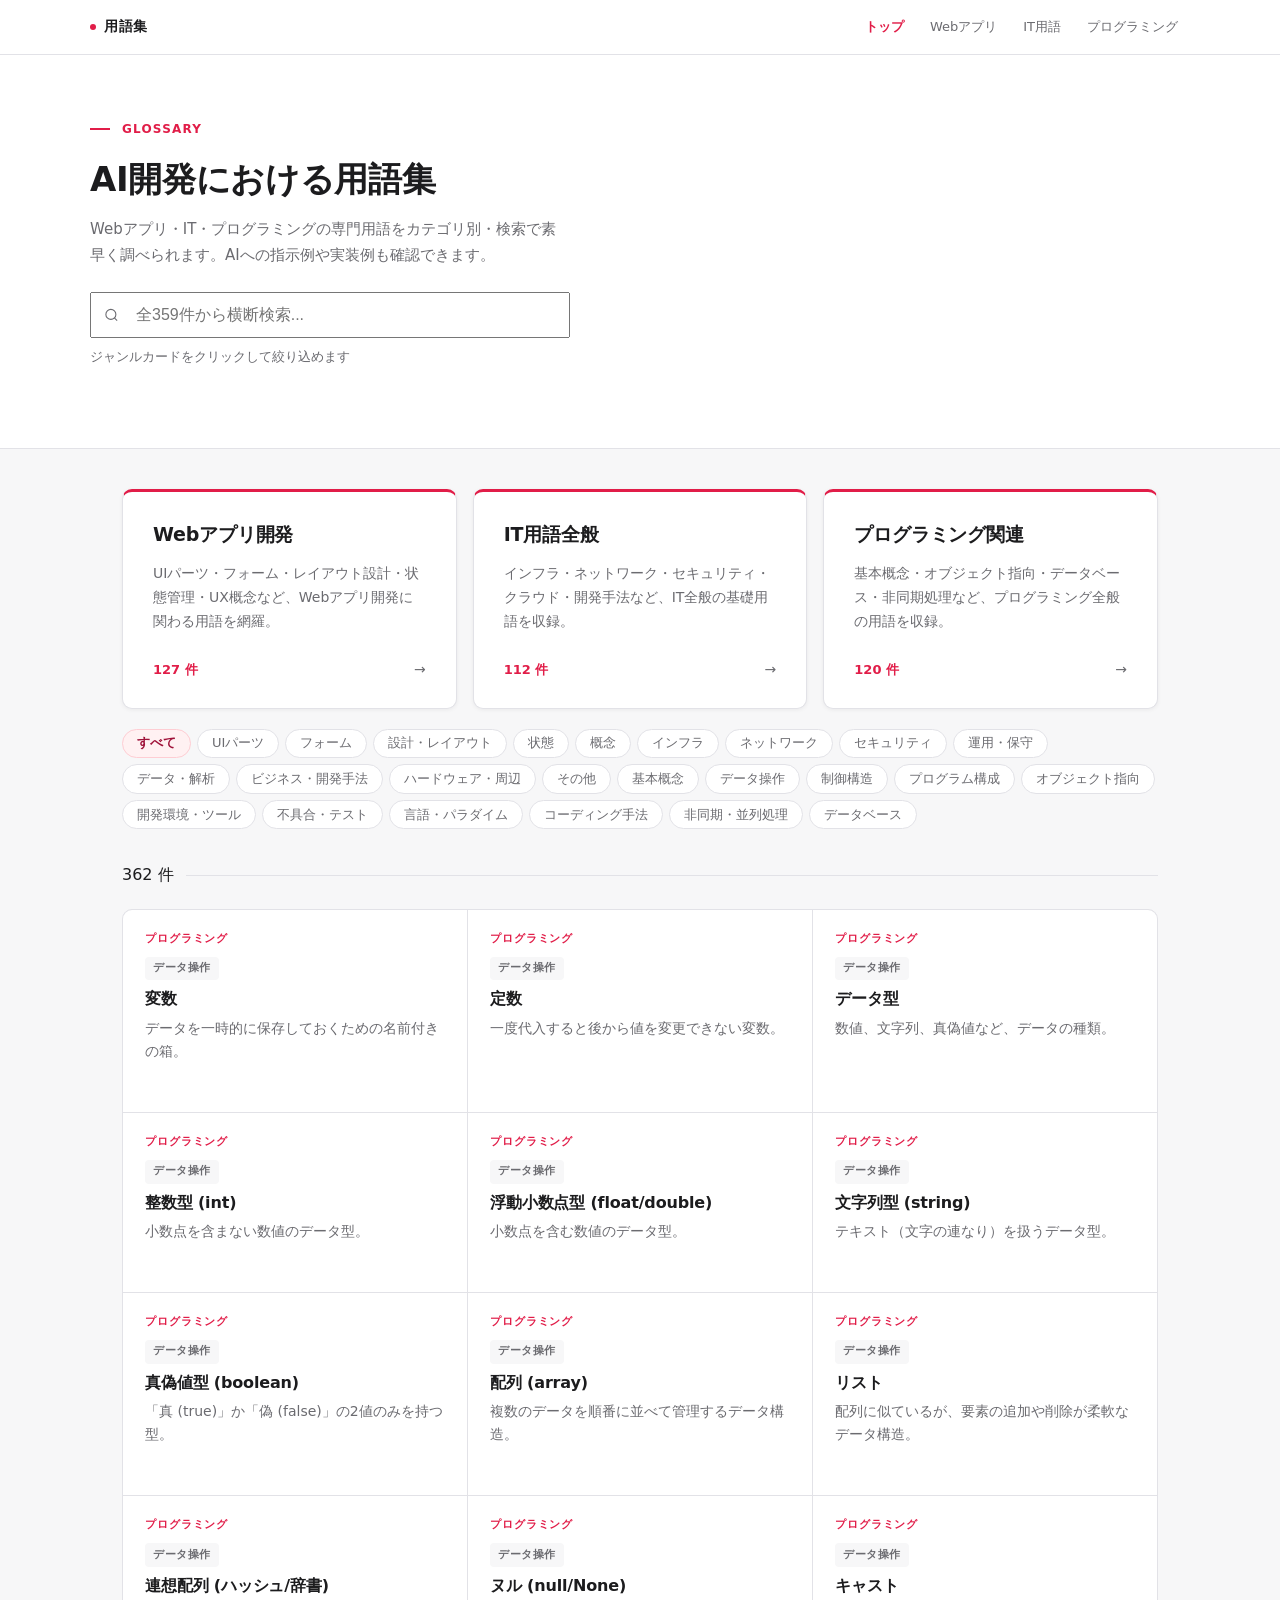
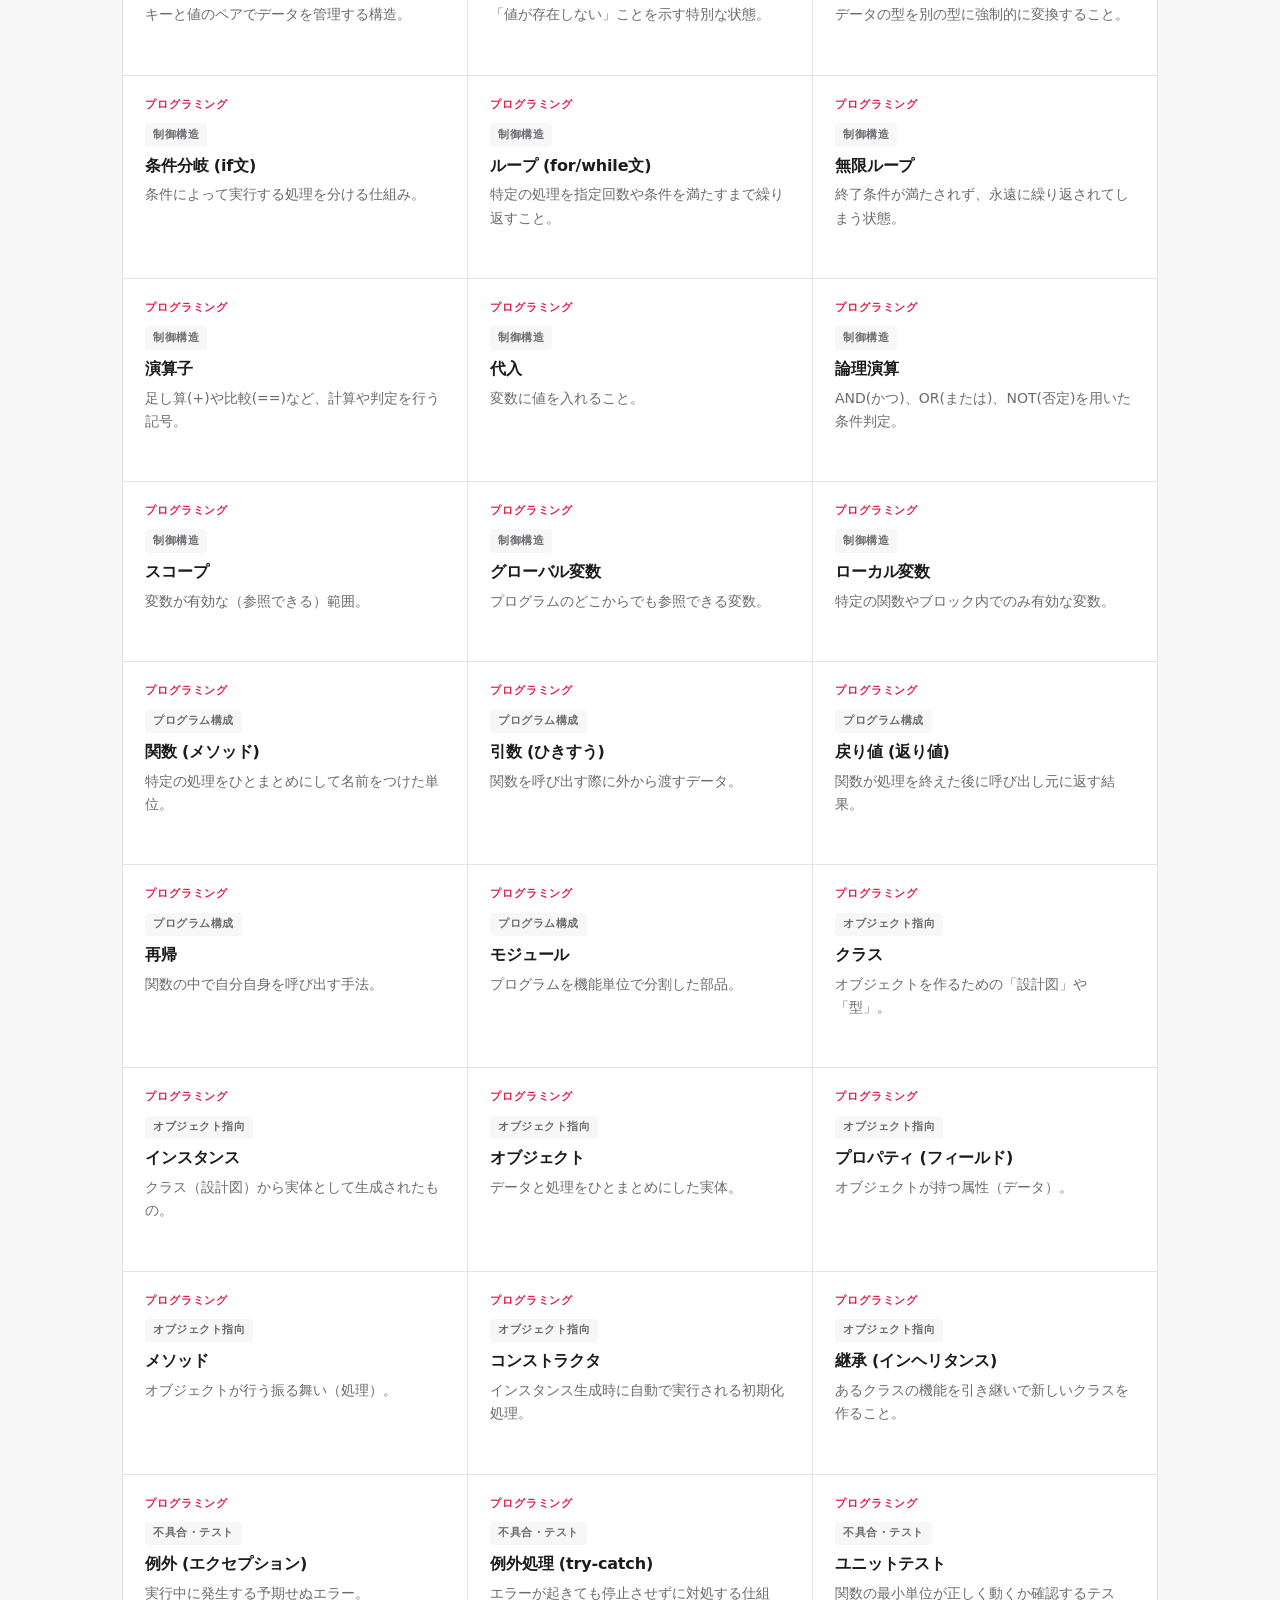
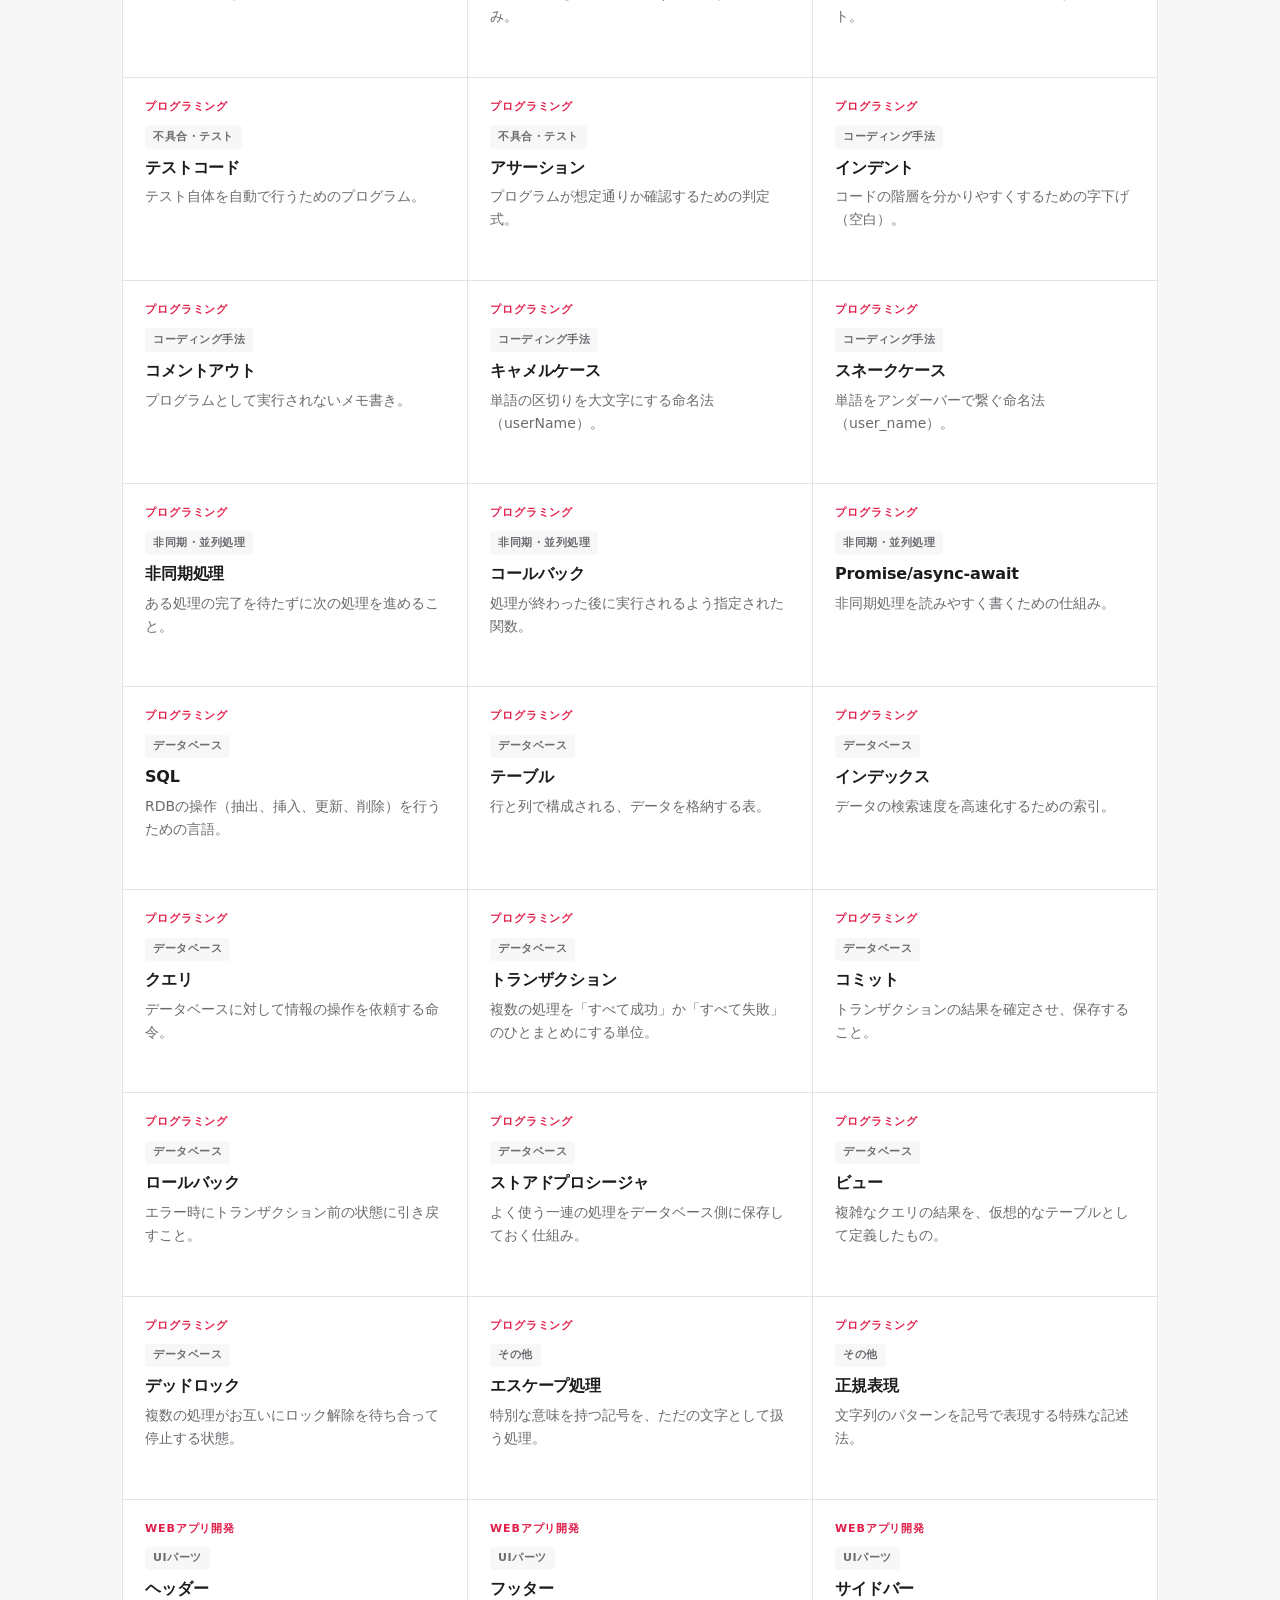
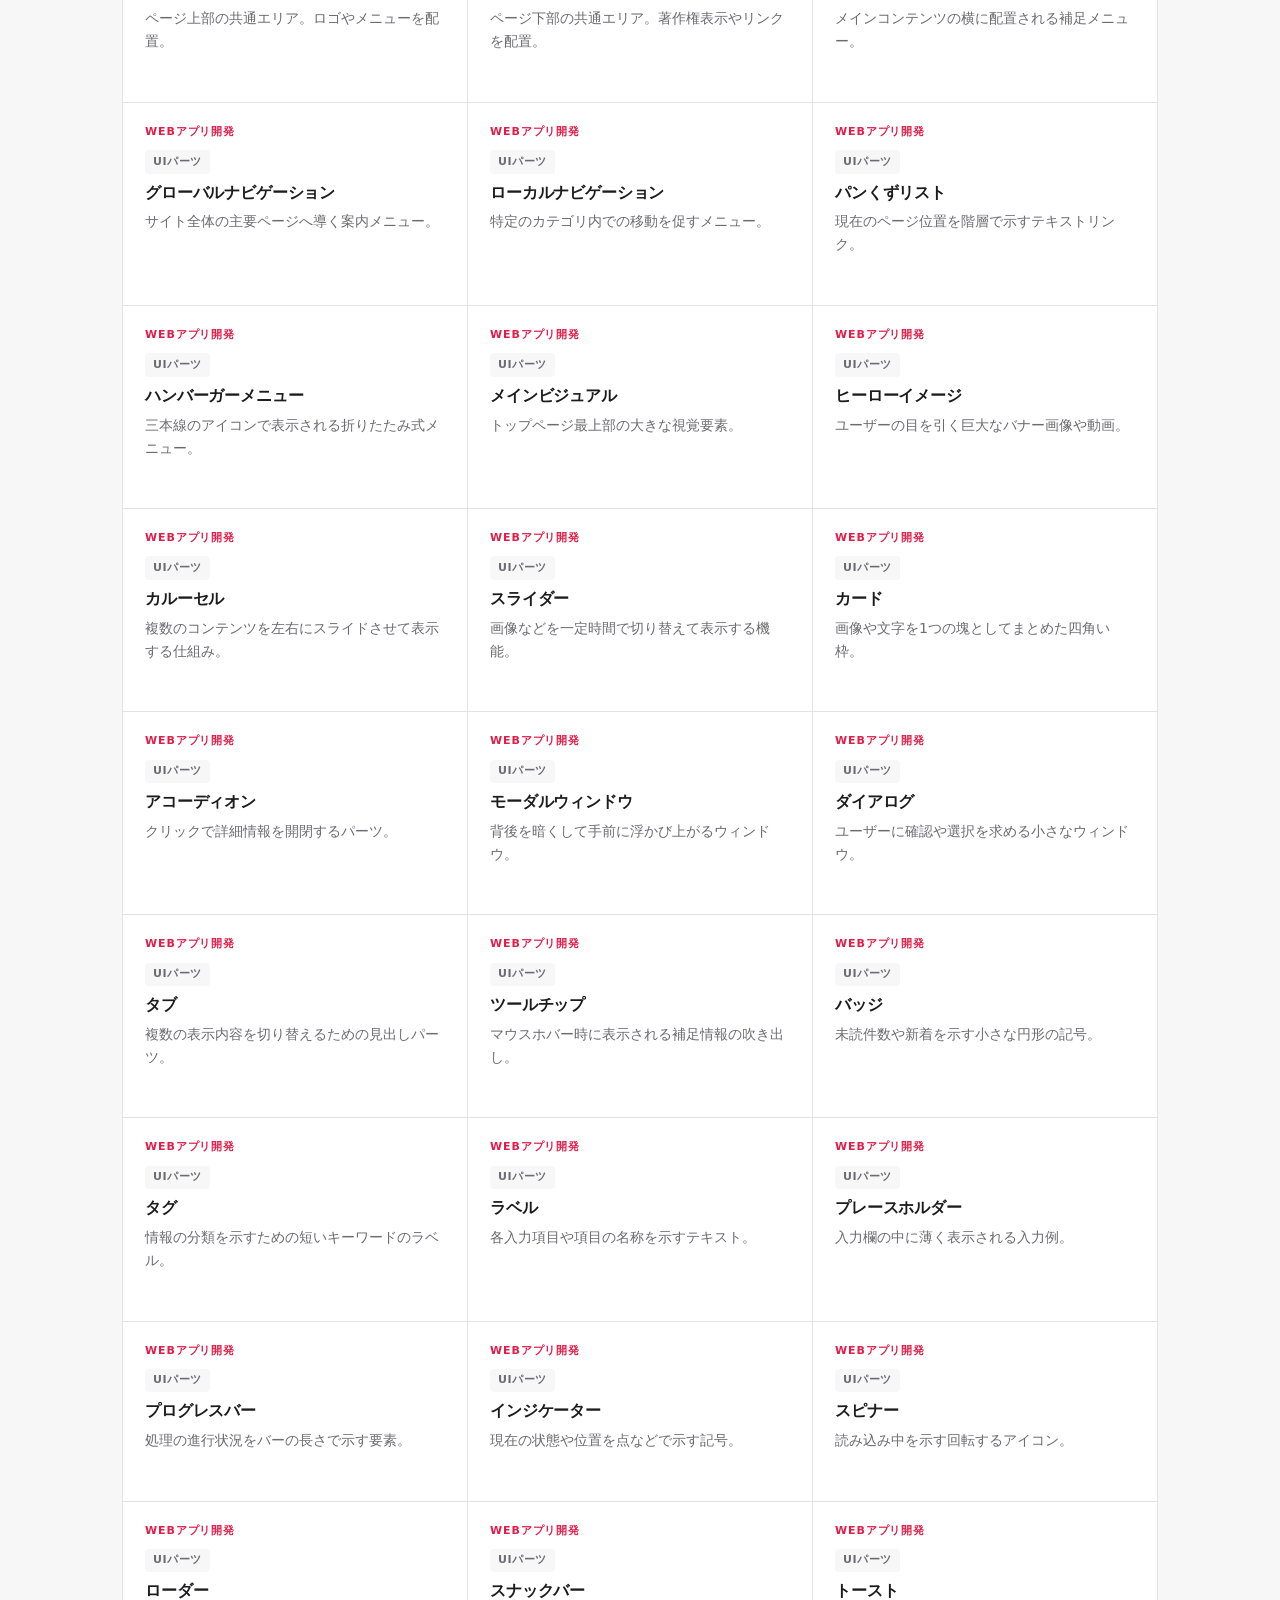
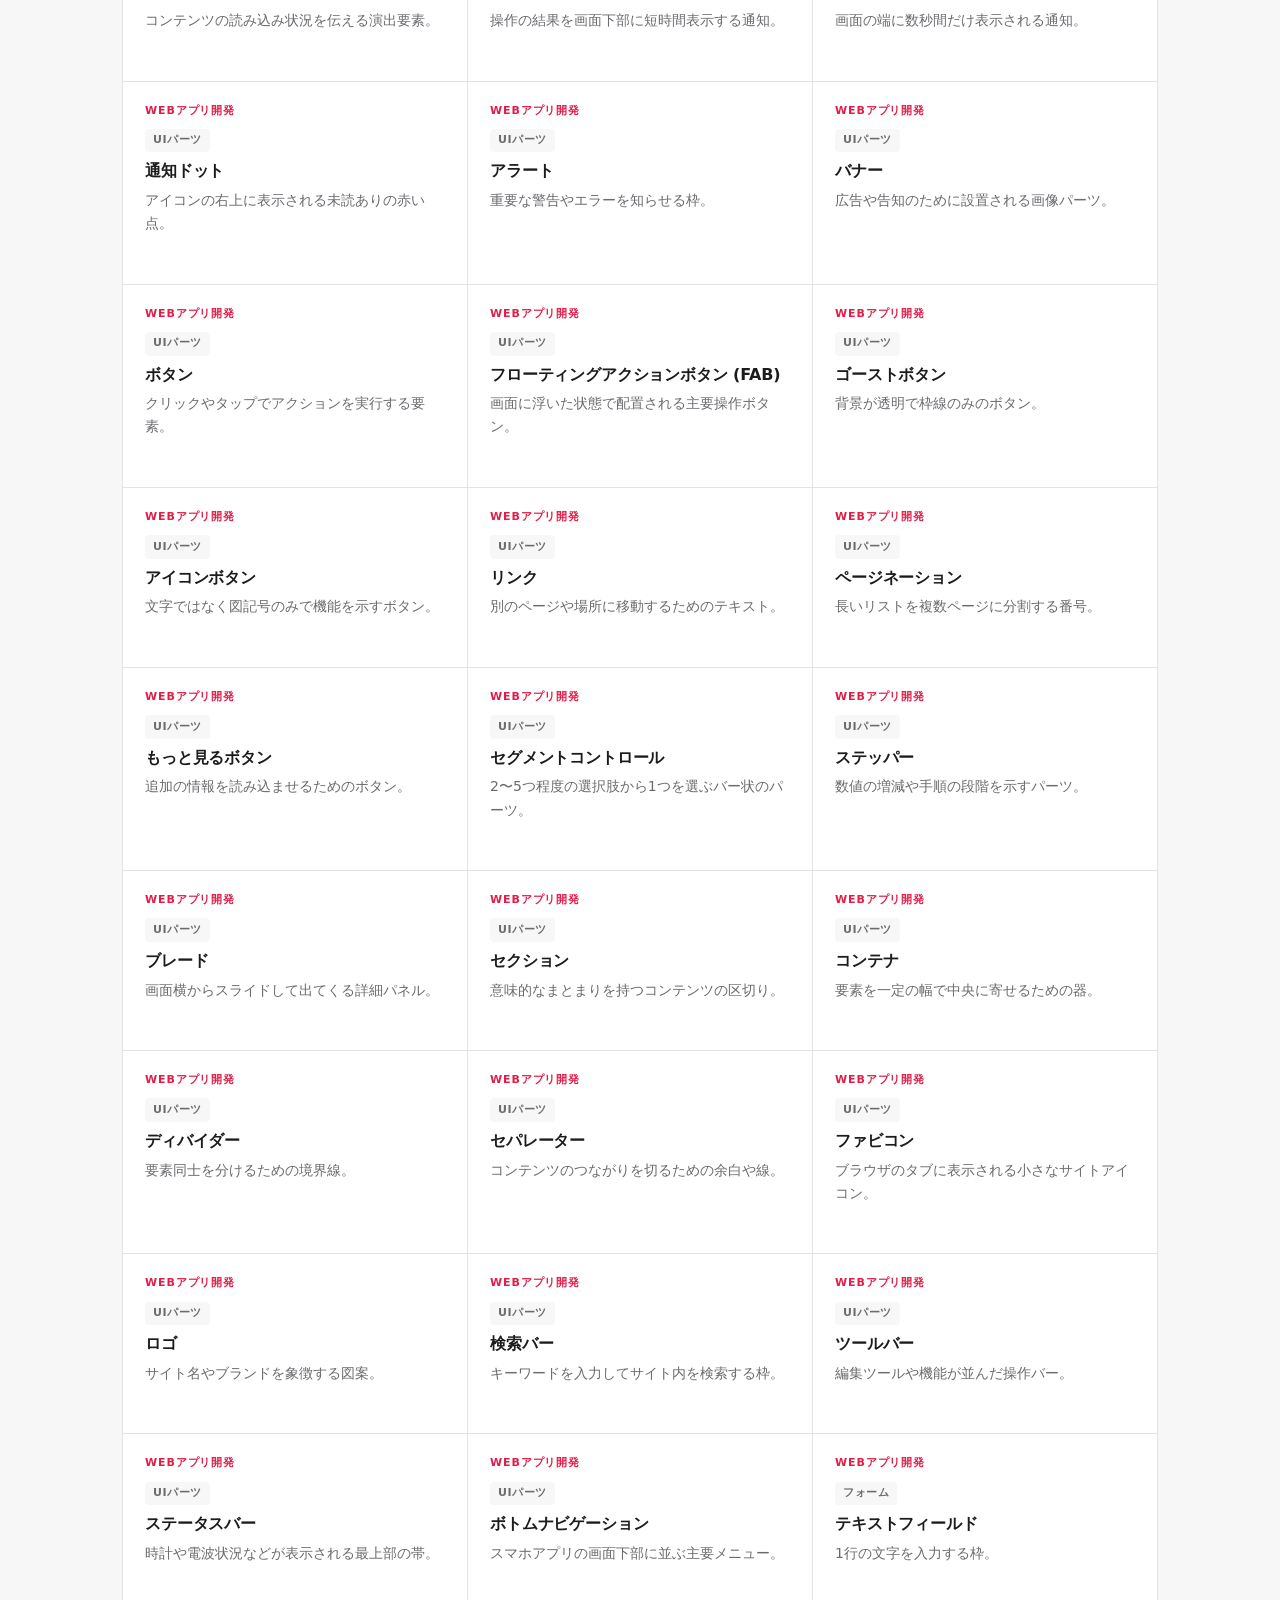
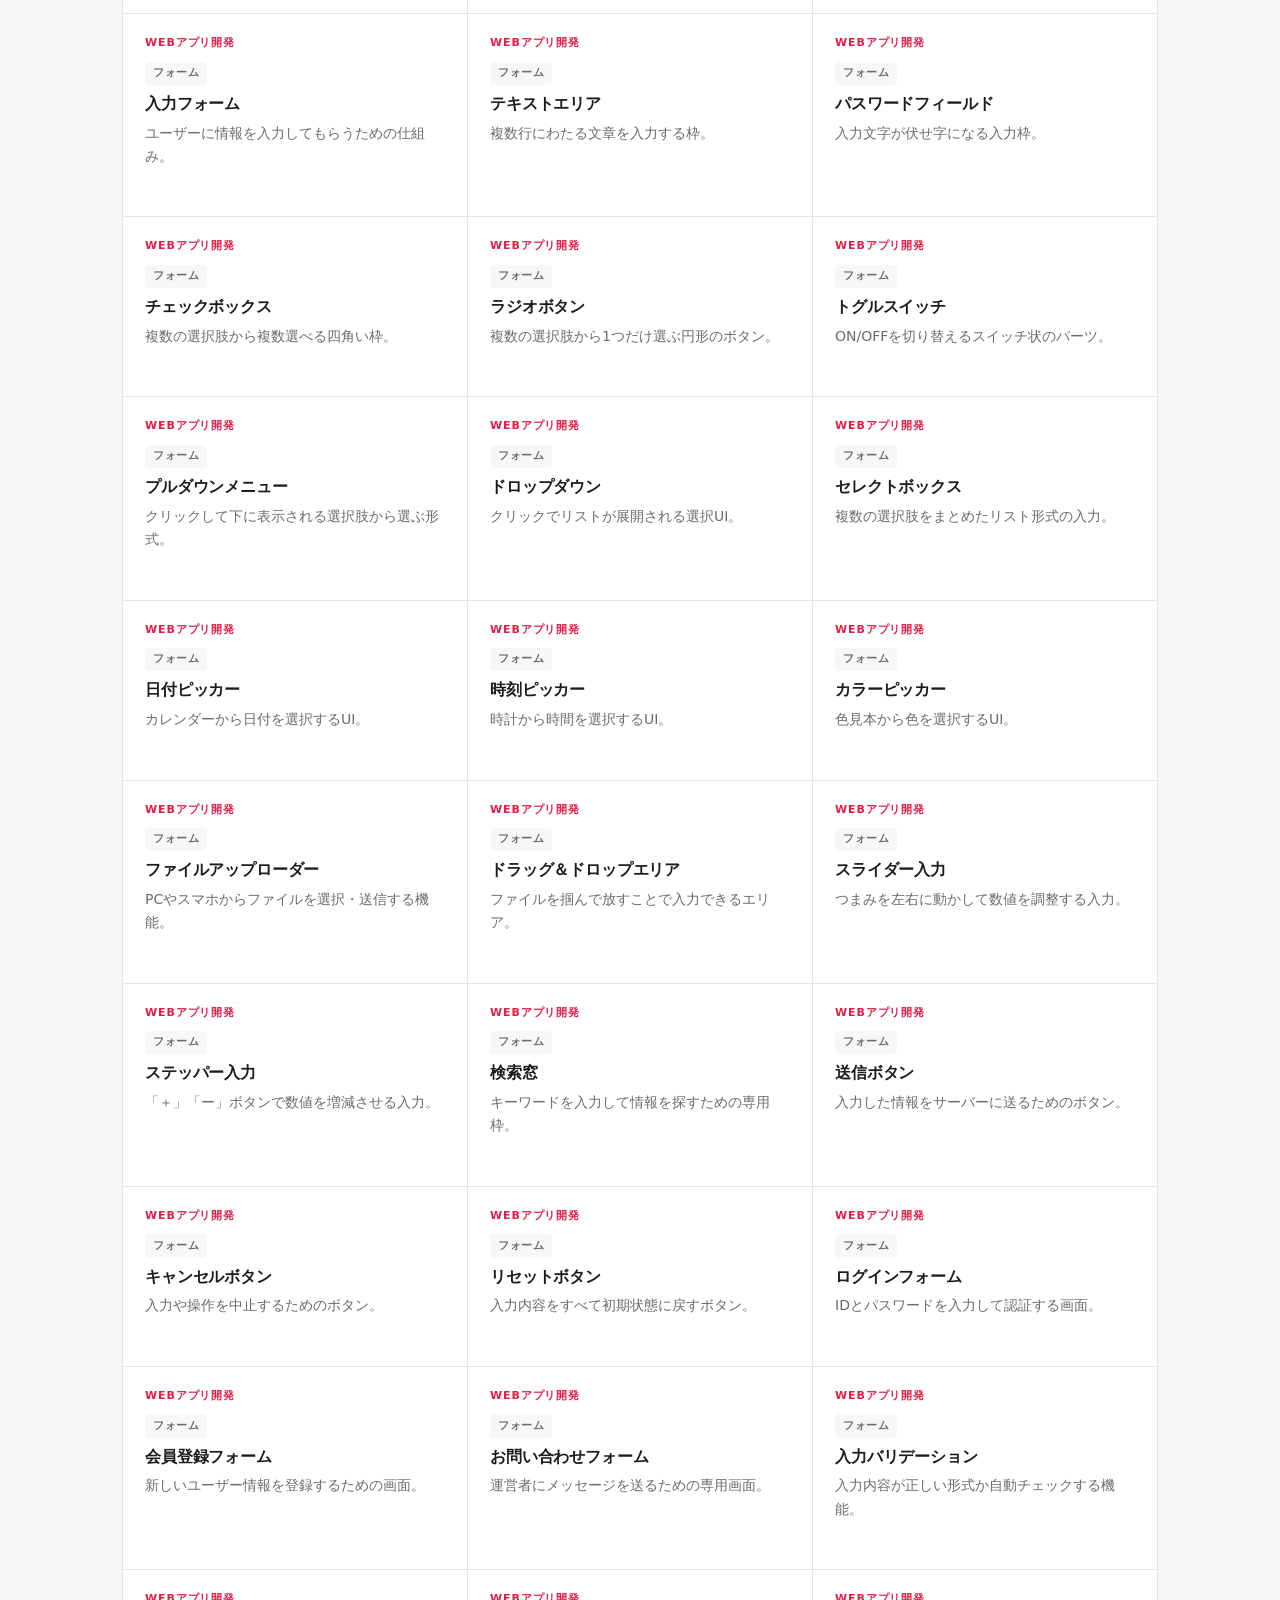
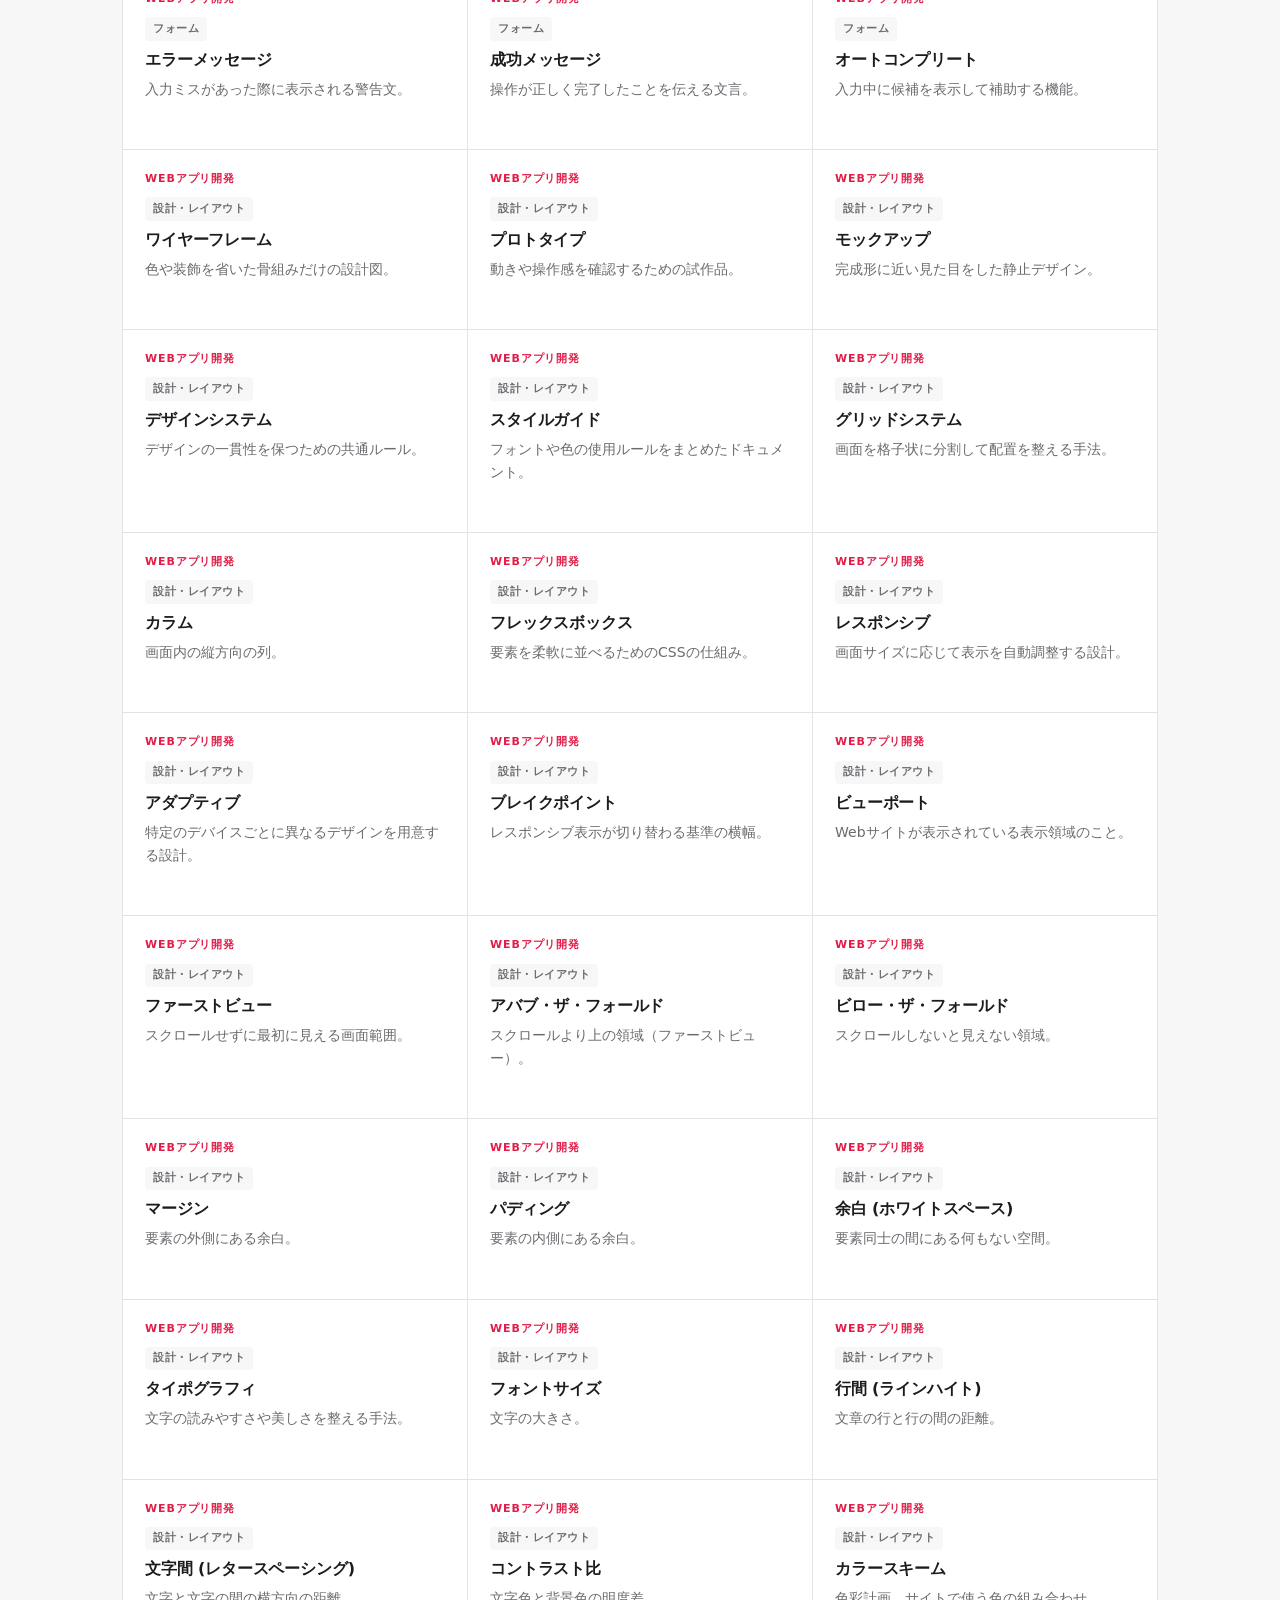
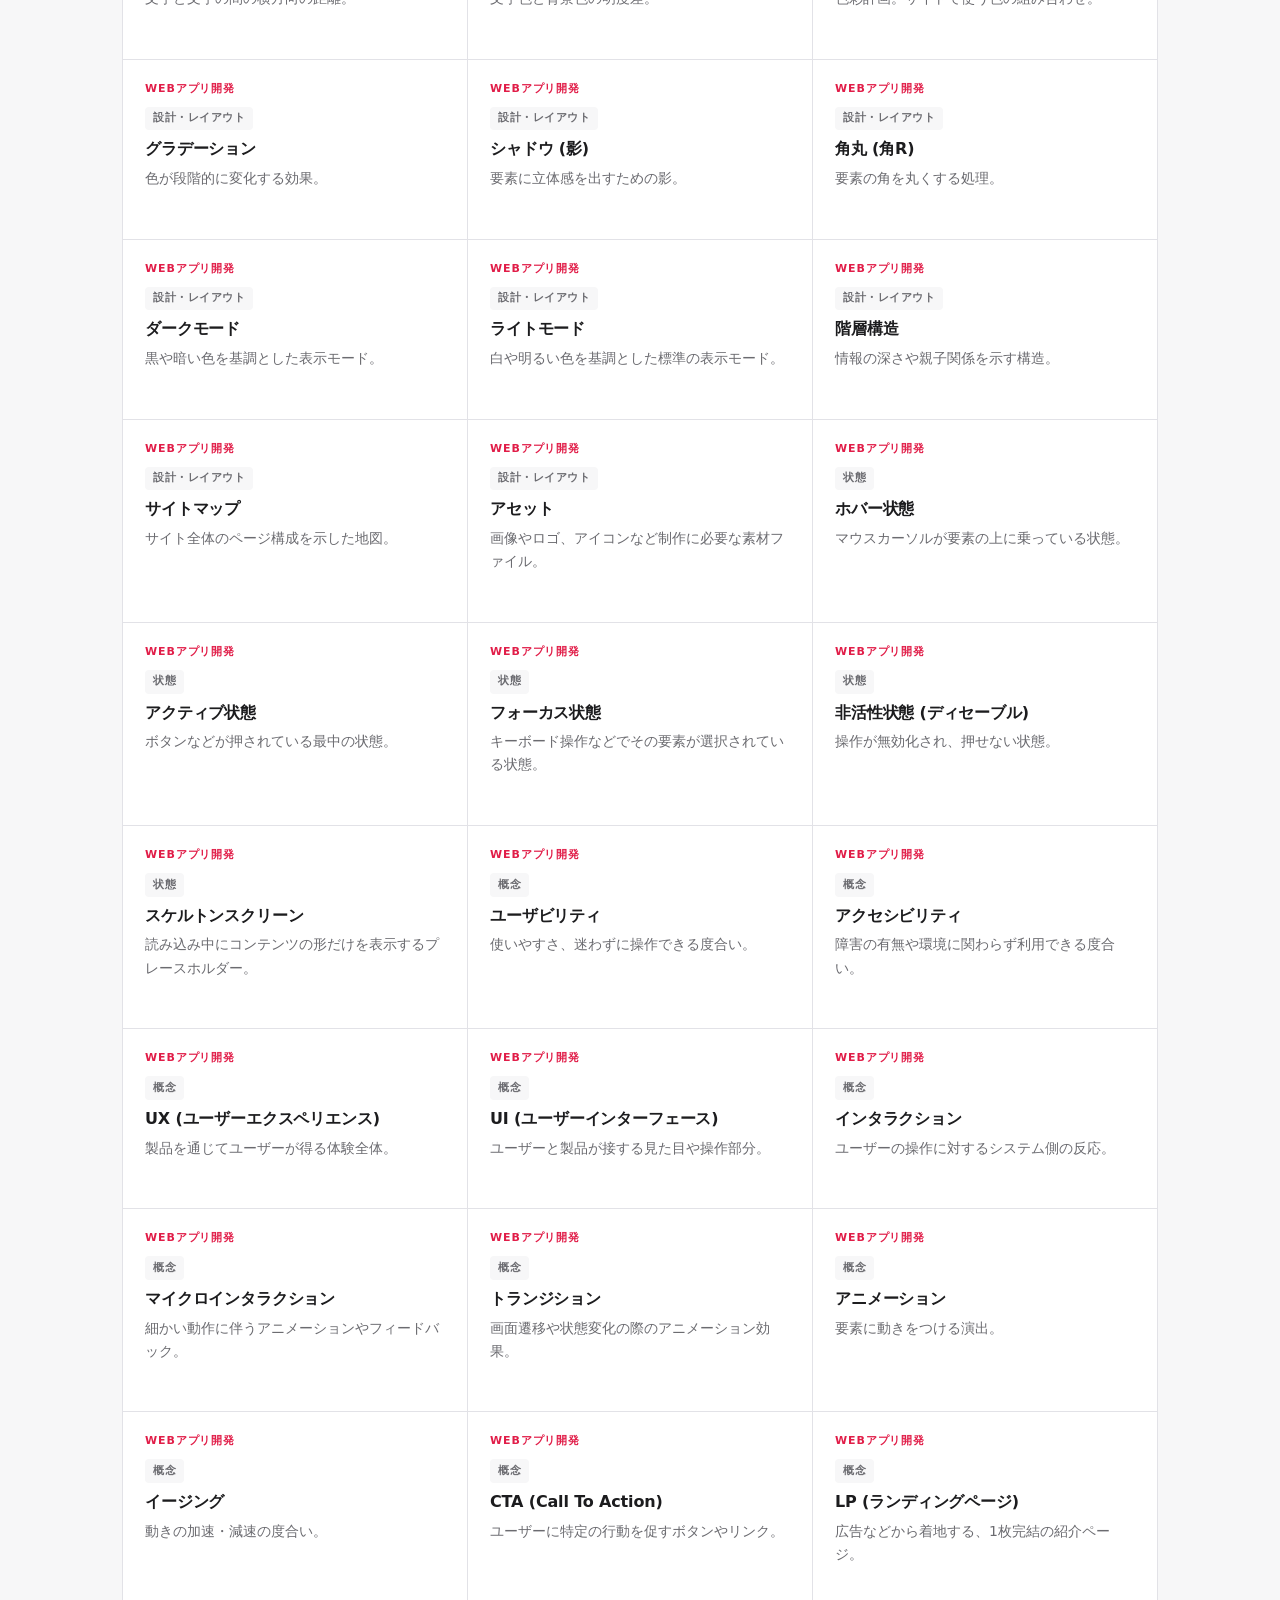
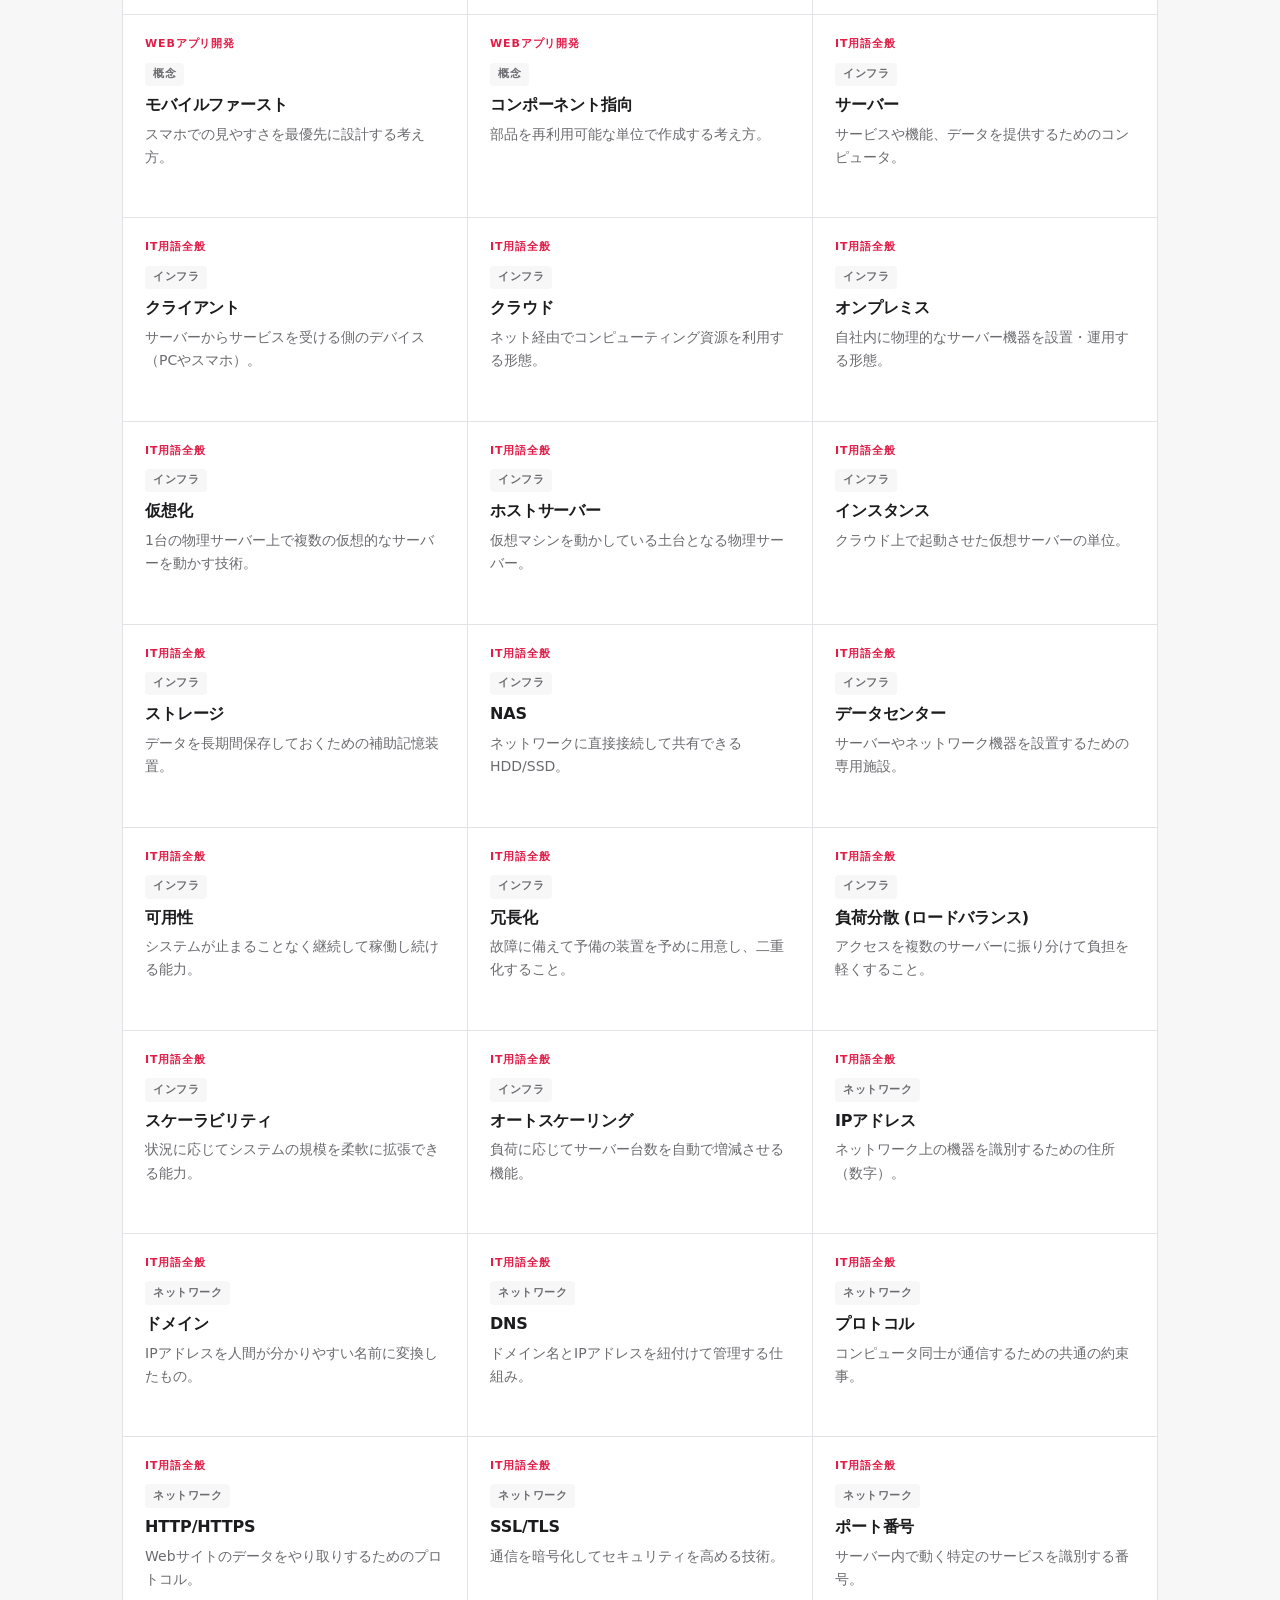
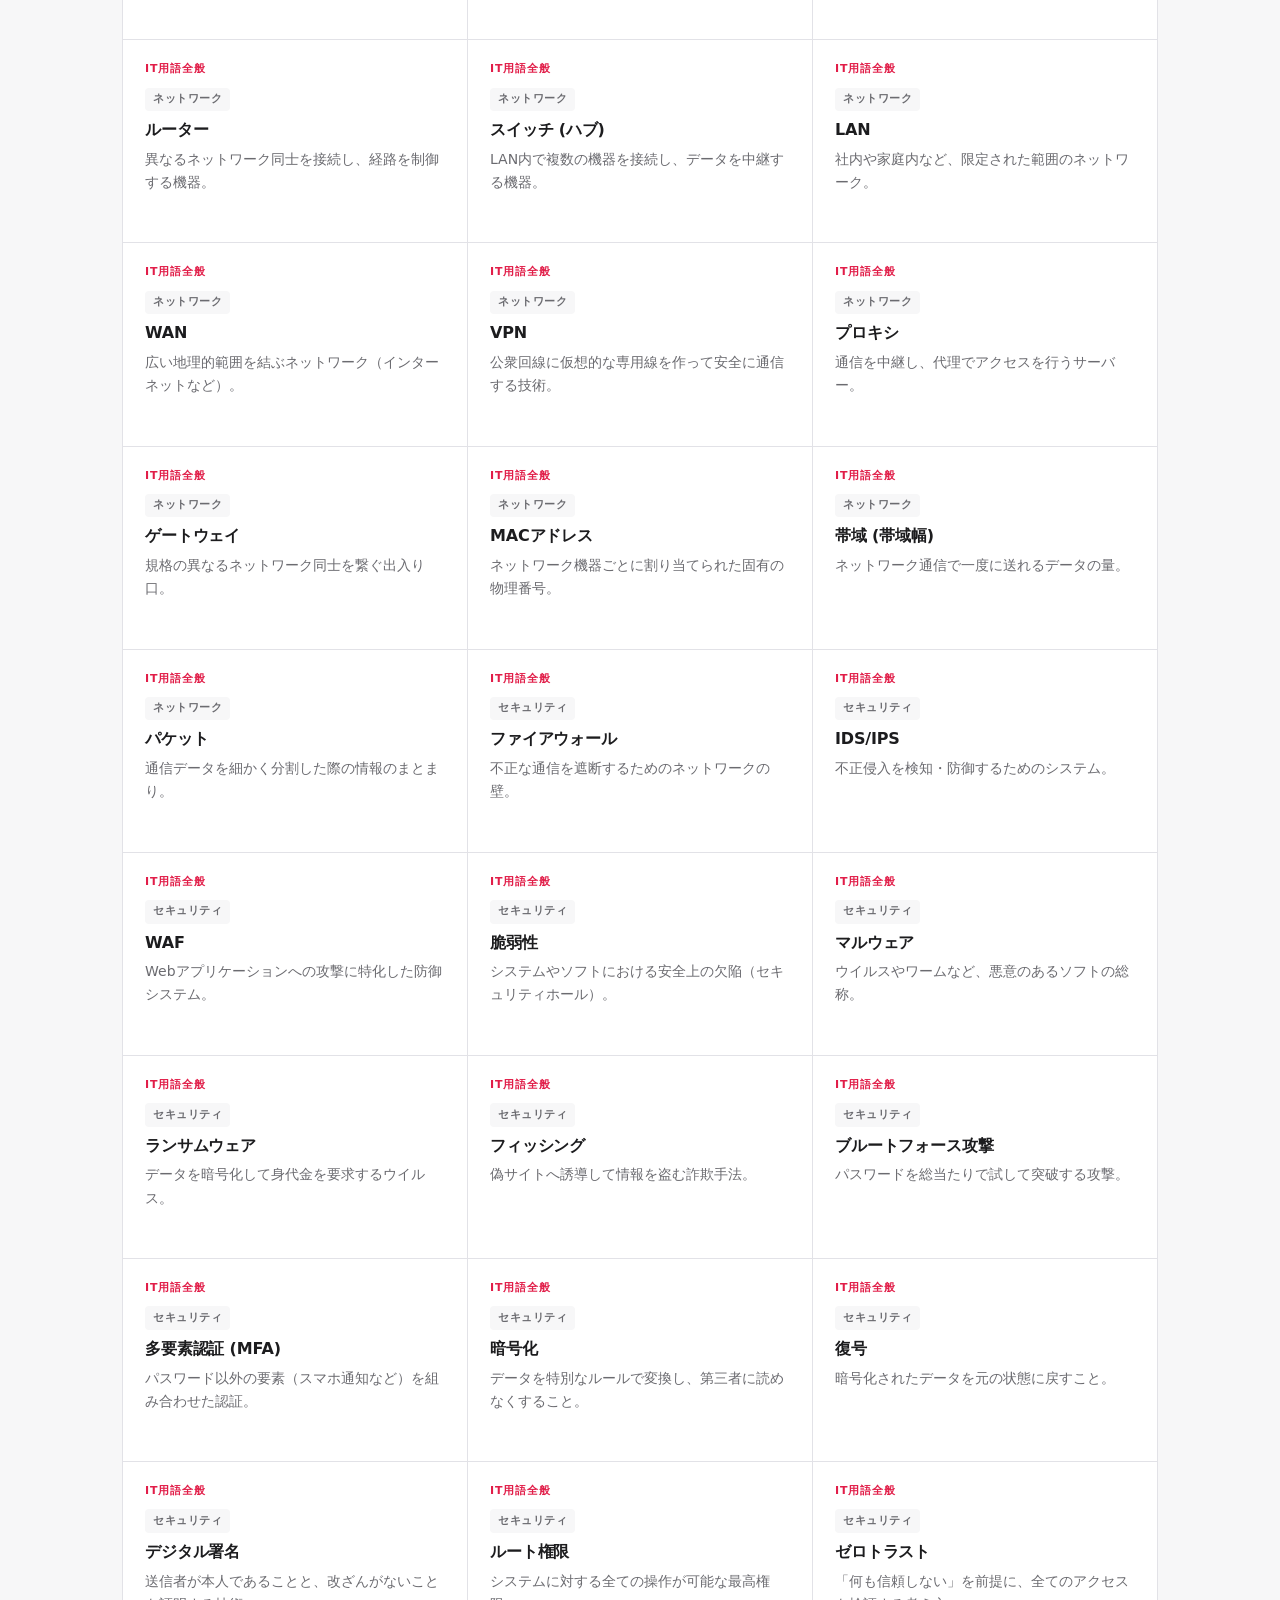
==== commit efc5783f: "fix: トップページジャンル名を「Webアプリ開発」「IT用語全般」に変更 Co-Authored-By: Claude Sonnet 4.6 <noreply@anthropic.com>" ====
--- a/index.html
+++ b/index.html
@@ -37,8 +37,8 @@
   <main>
     <div id="genre-section">
       <div class="genre-grid">
-        <a href="webapp.html" class="genre-card" data-genre="Webアプリ">
-          <h2 class="genre-card__name">Webアプリ</h2>
+        <a href="webapp.html" class="genre-card" data-genre="Webアプリ開発">
+          <h2 class="genre-card__name">Webアプリ開発</h2>
           <p class="genre-card__desc">UIパーツ・フォーム・レイアウト設計・状態管理・UX概念など、Webアプリ開発に関わる用語を網羅。</p>
           <div class="genre-card__footer">
             <span class="genre-card__count">127 件</span>
@@ -46,8 +46,8 @@
           </div>
         </a>
 
-        <a href="it.html" class="genre-card" data-genre="IT用語">
-          <h2 class="genre-card__name">IT用語</h2>
+        <a href="it.html" class="genre-card" data-genre="IT用語全般">
+          <h2 class="genre-card__name">IT用語全般</h2>
           <p class="genre-card__desc">インフラ・ネットワーク・セキュリティ・クラウド・開発手法など、IT全般の基礎用語を収録。</p>
           <div class="genre-card__footer">
             <span class="genre-card__count">112 件</span>
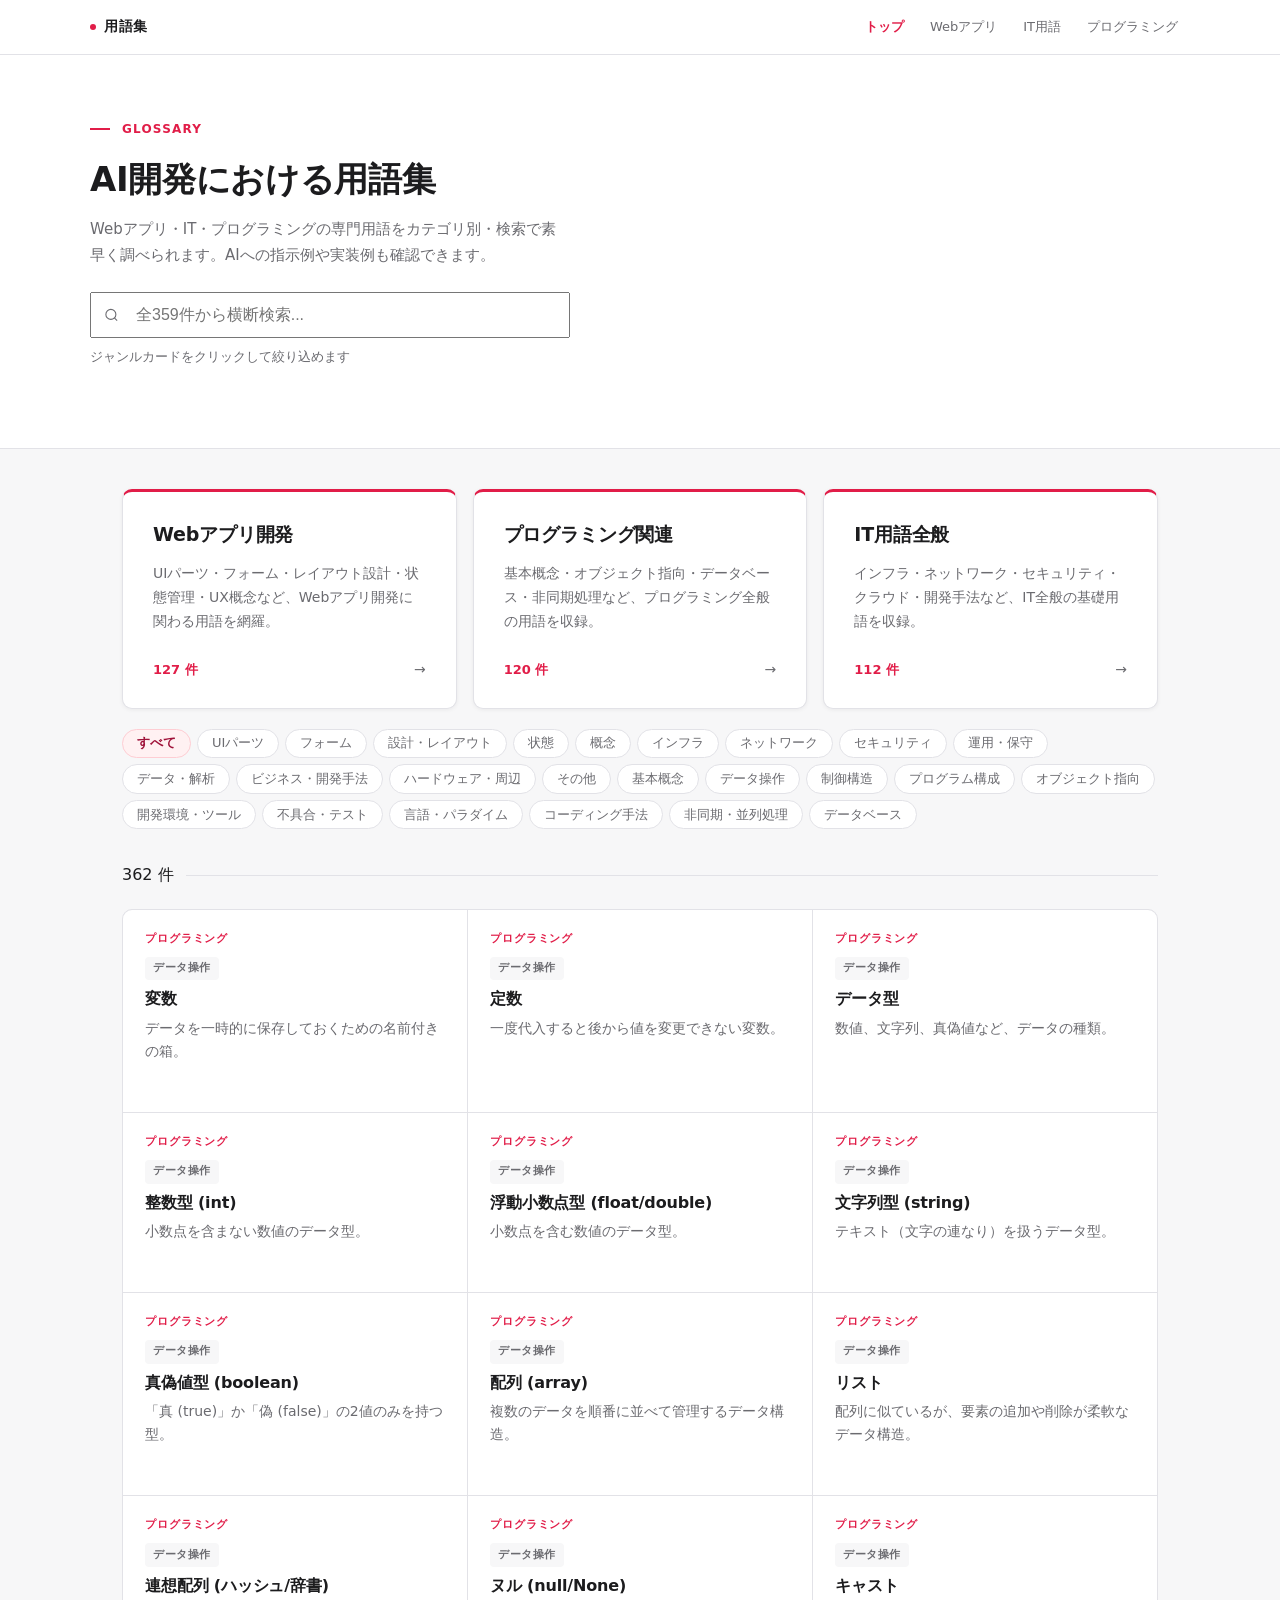
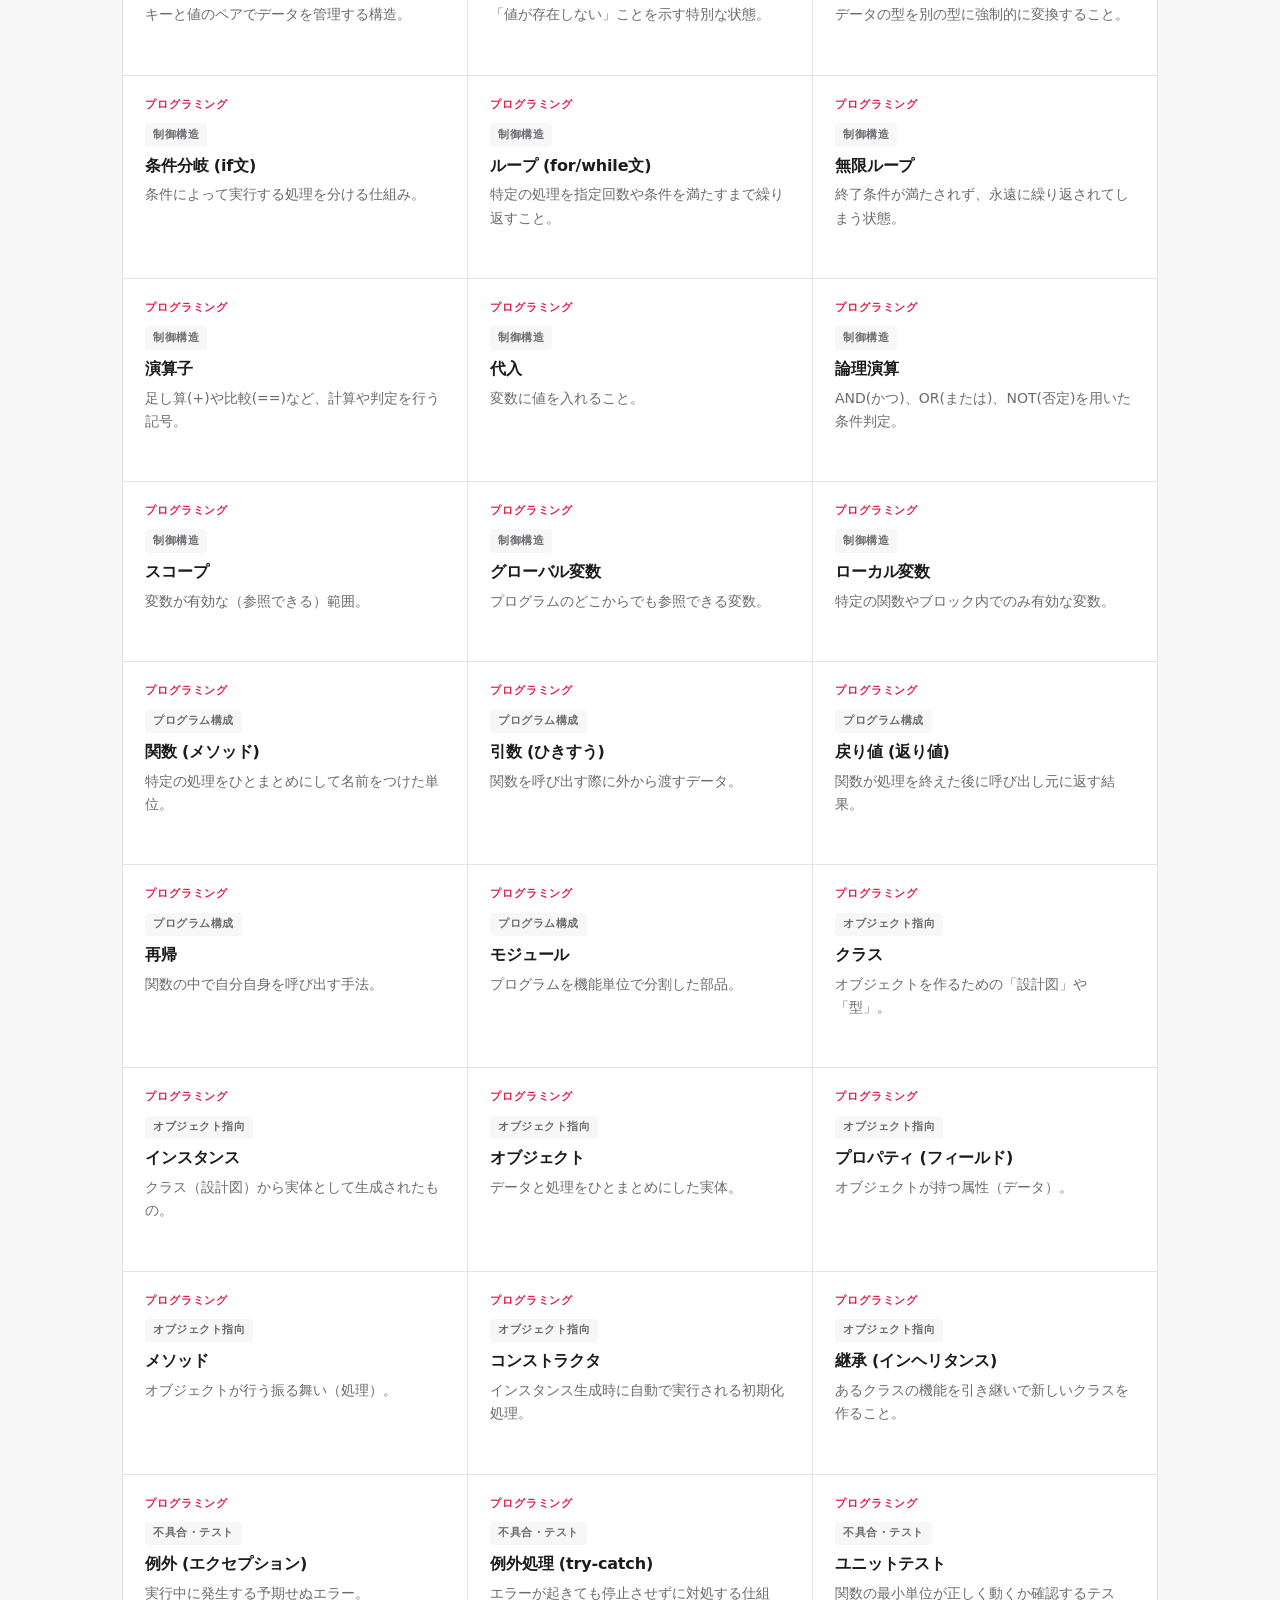
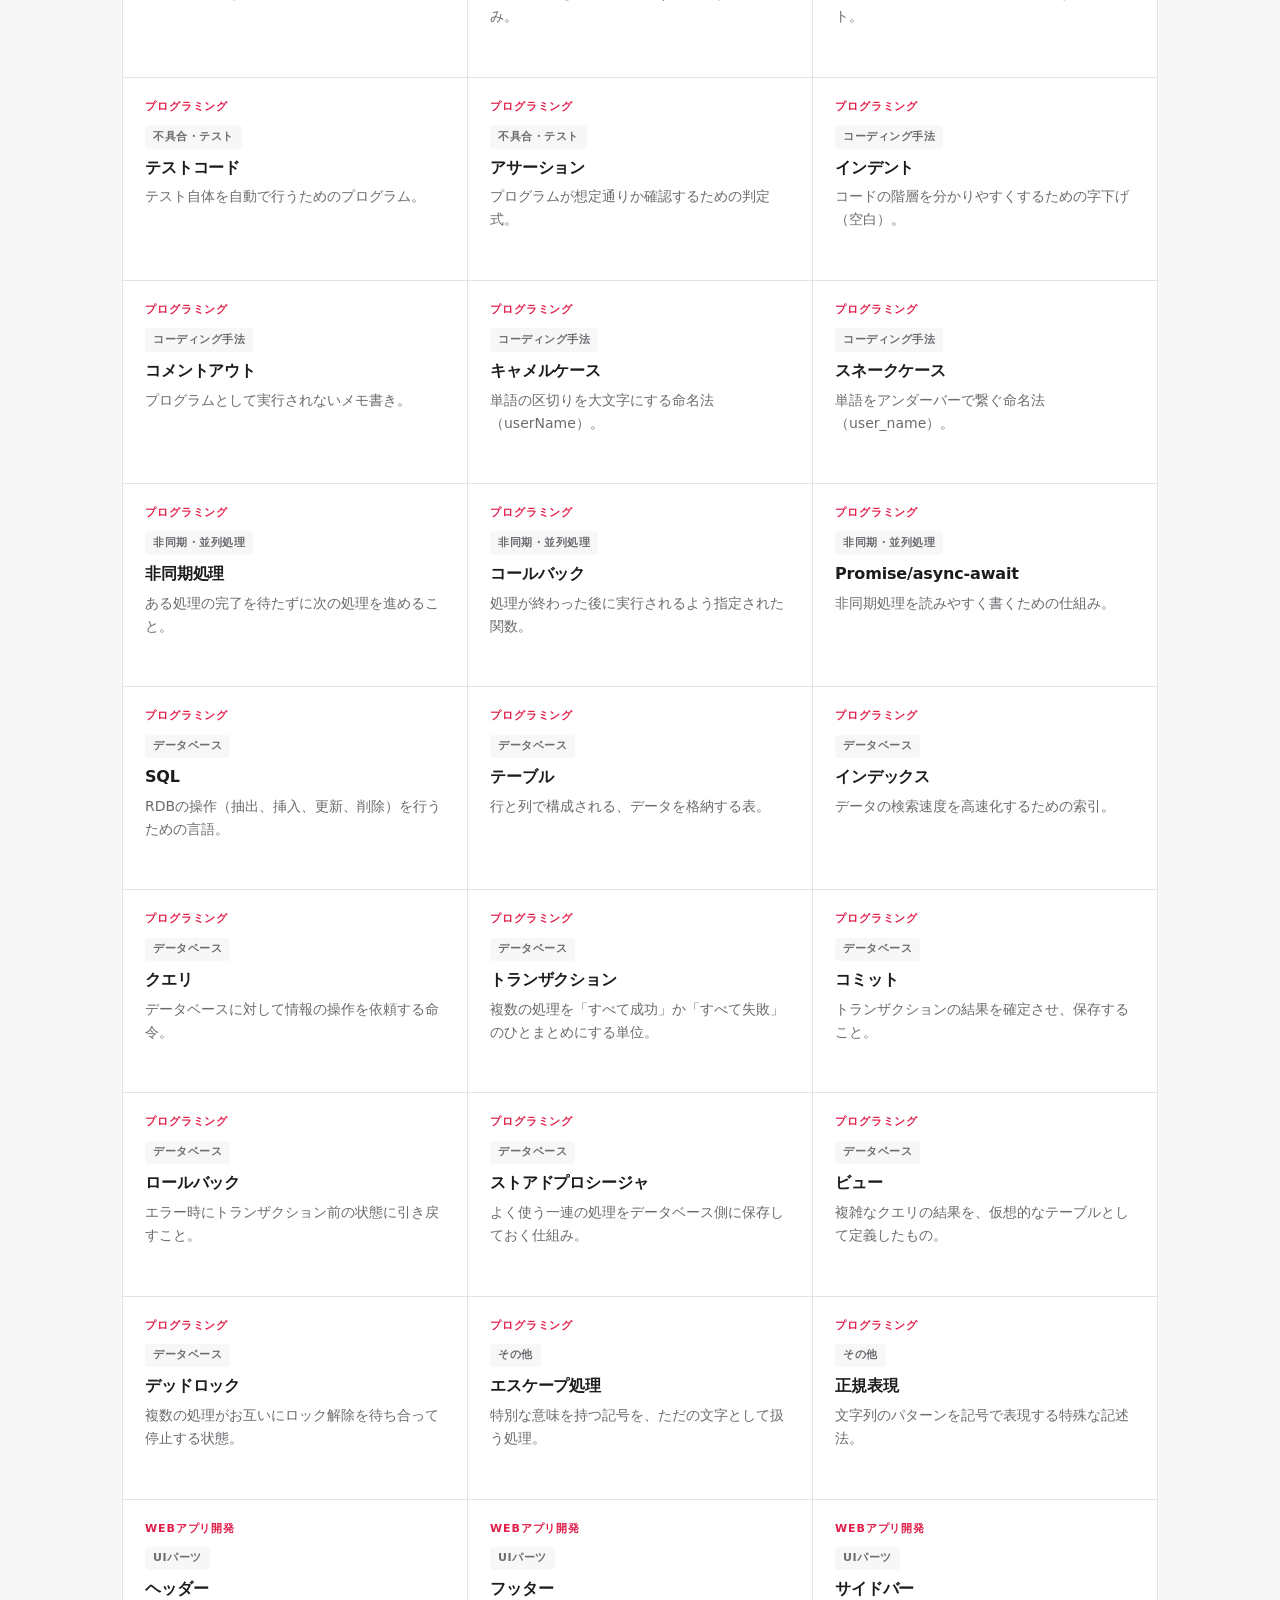
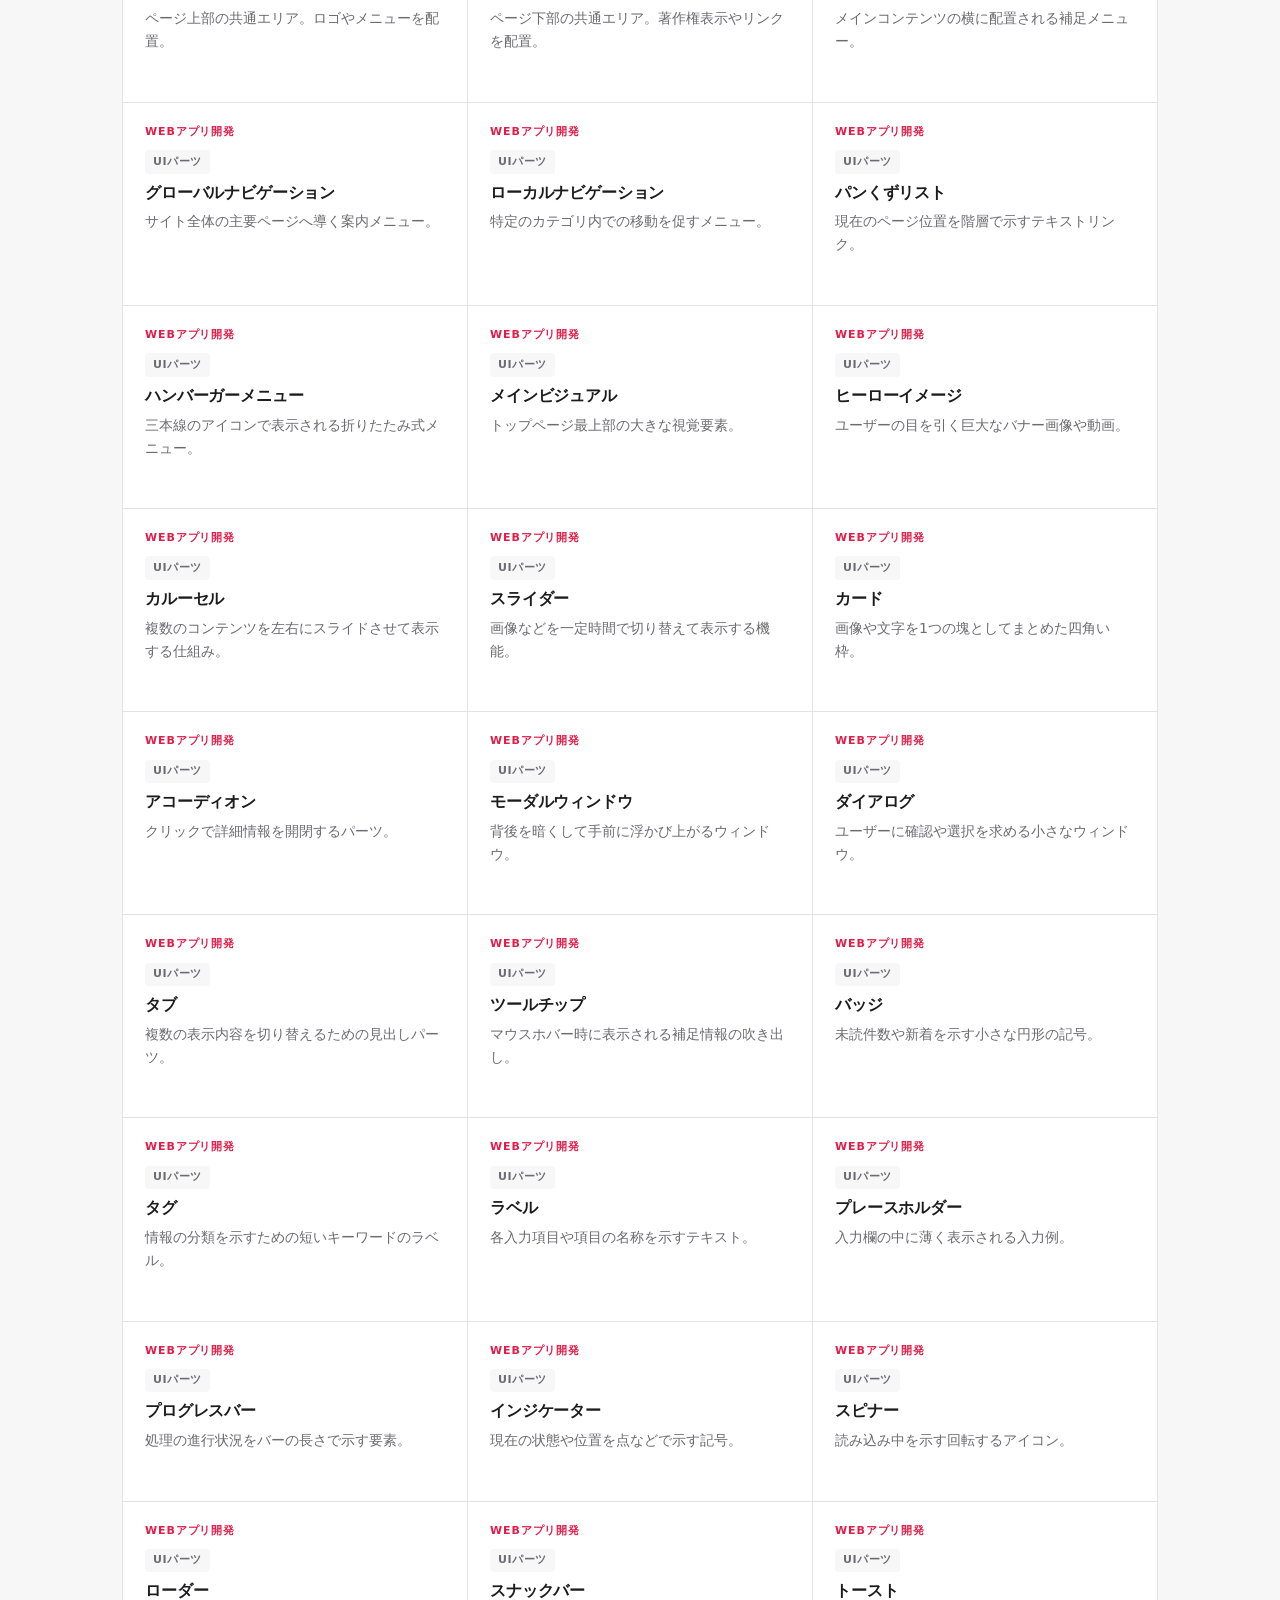
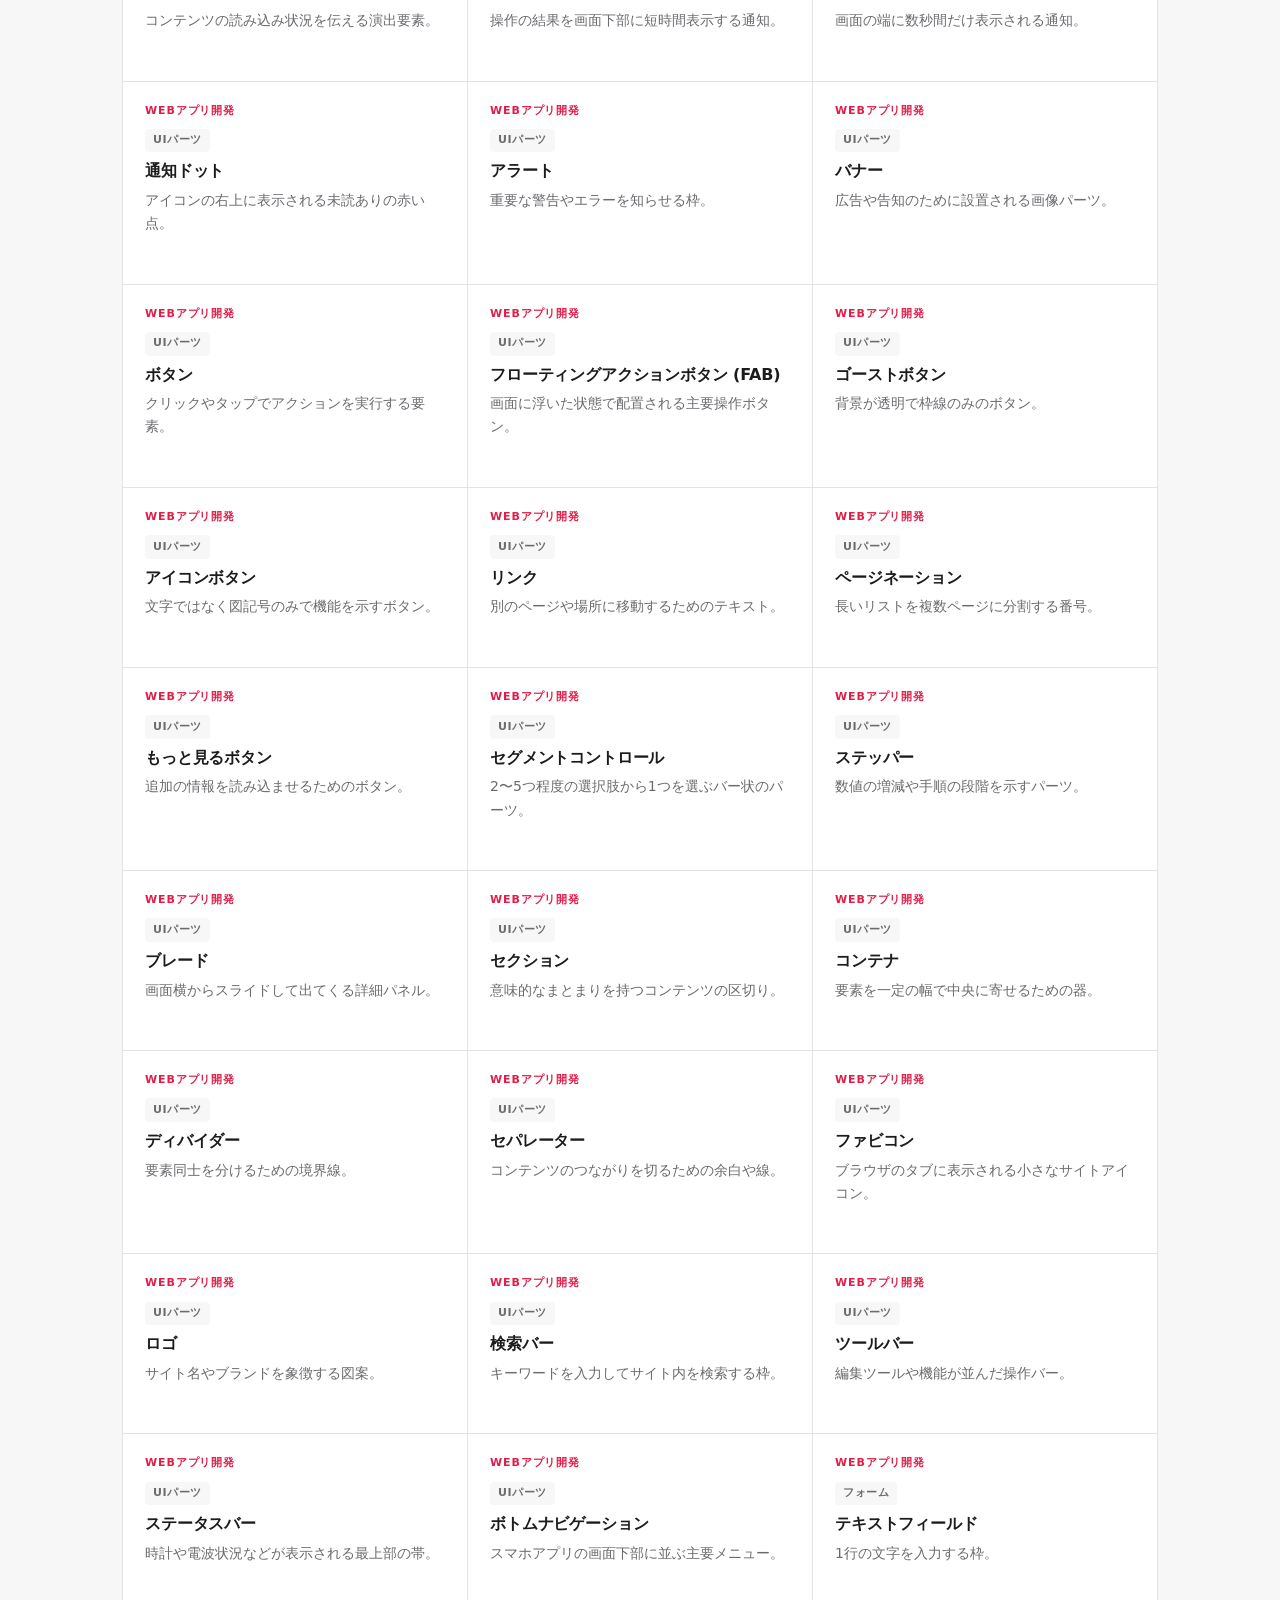
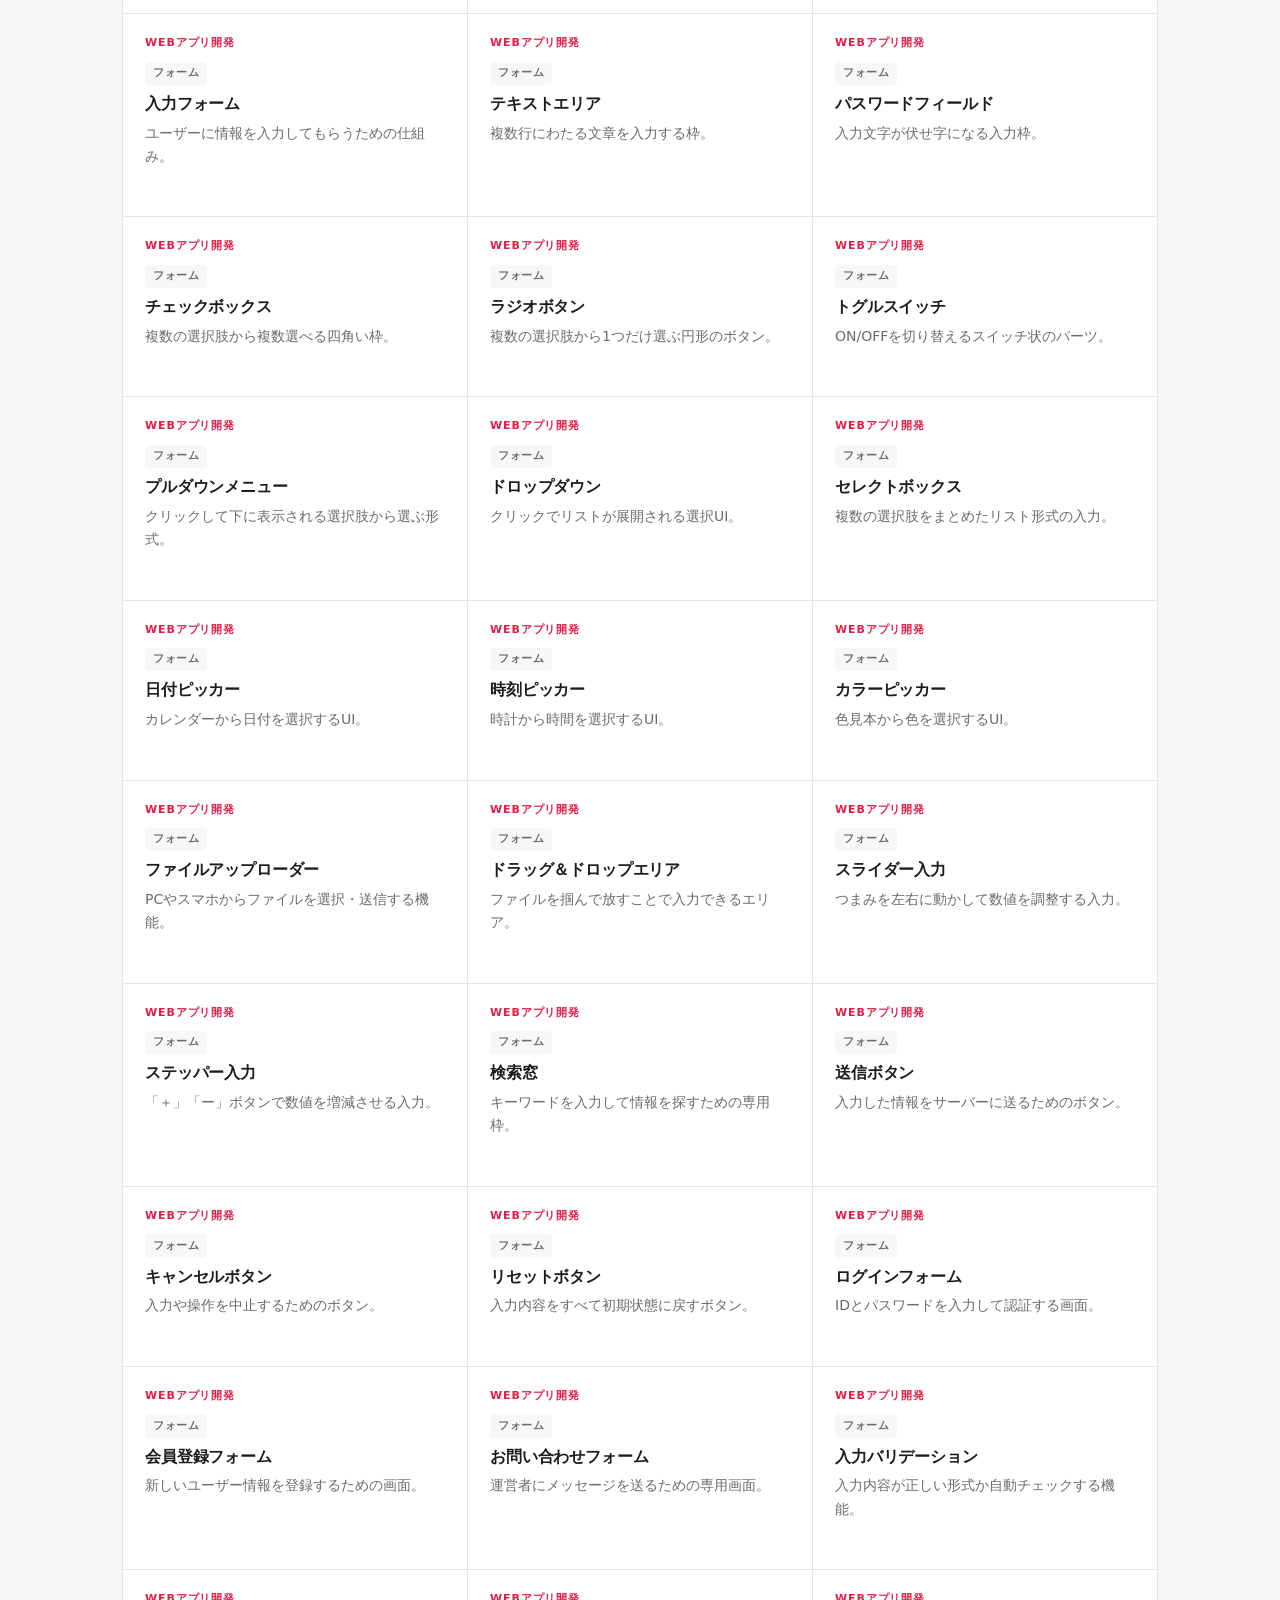
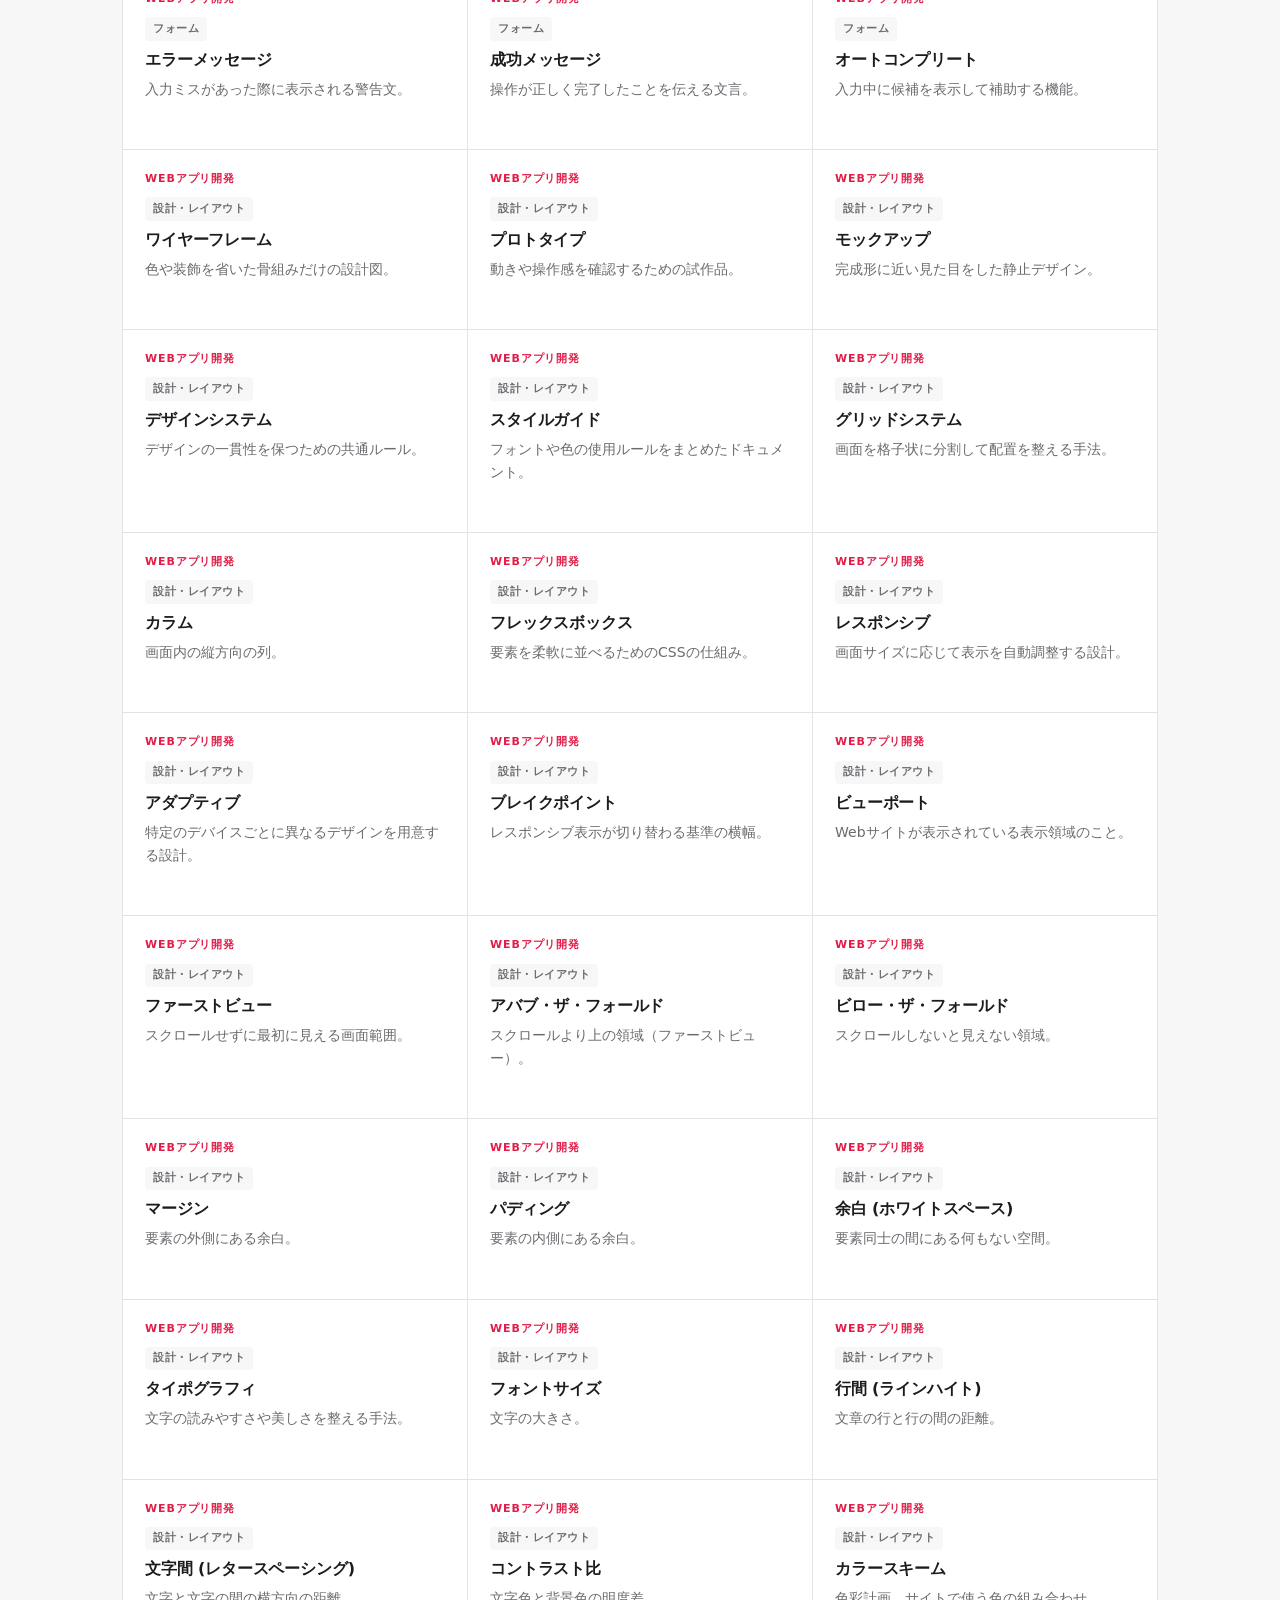
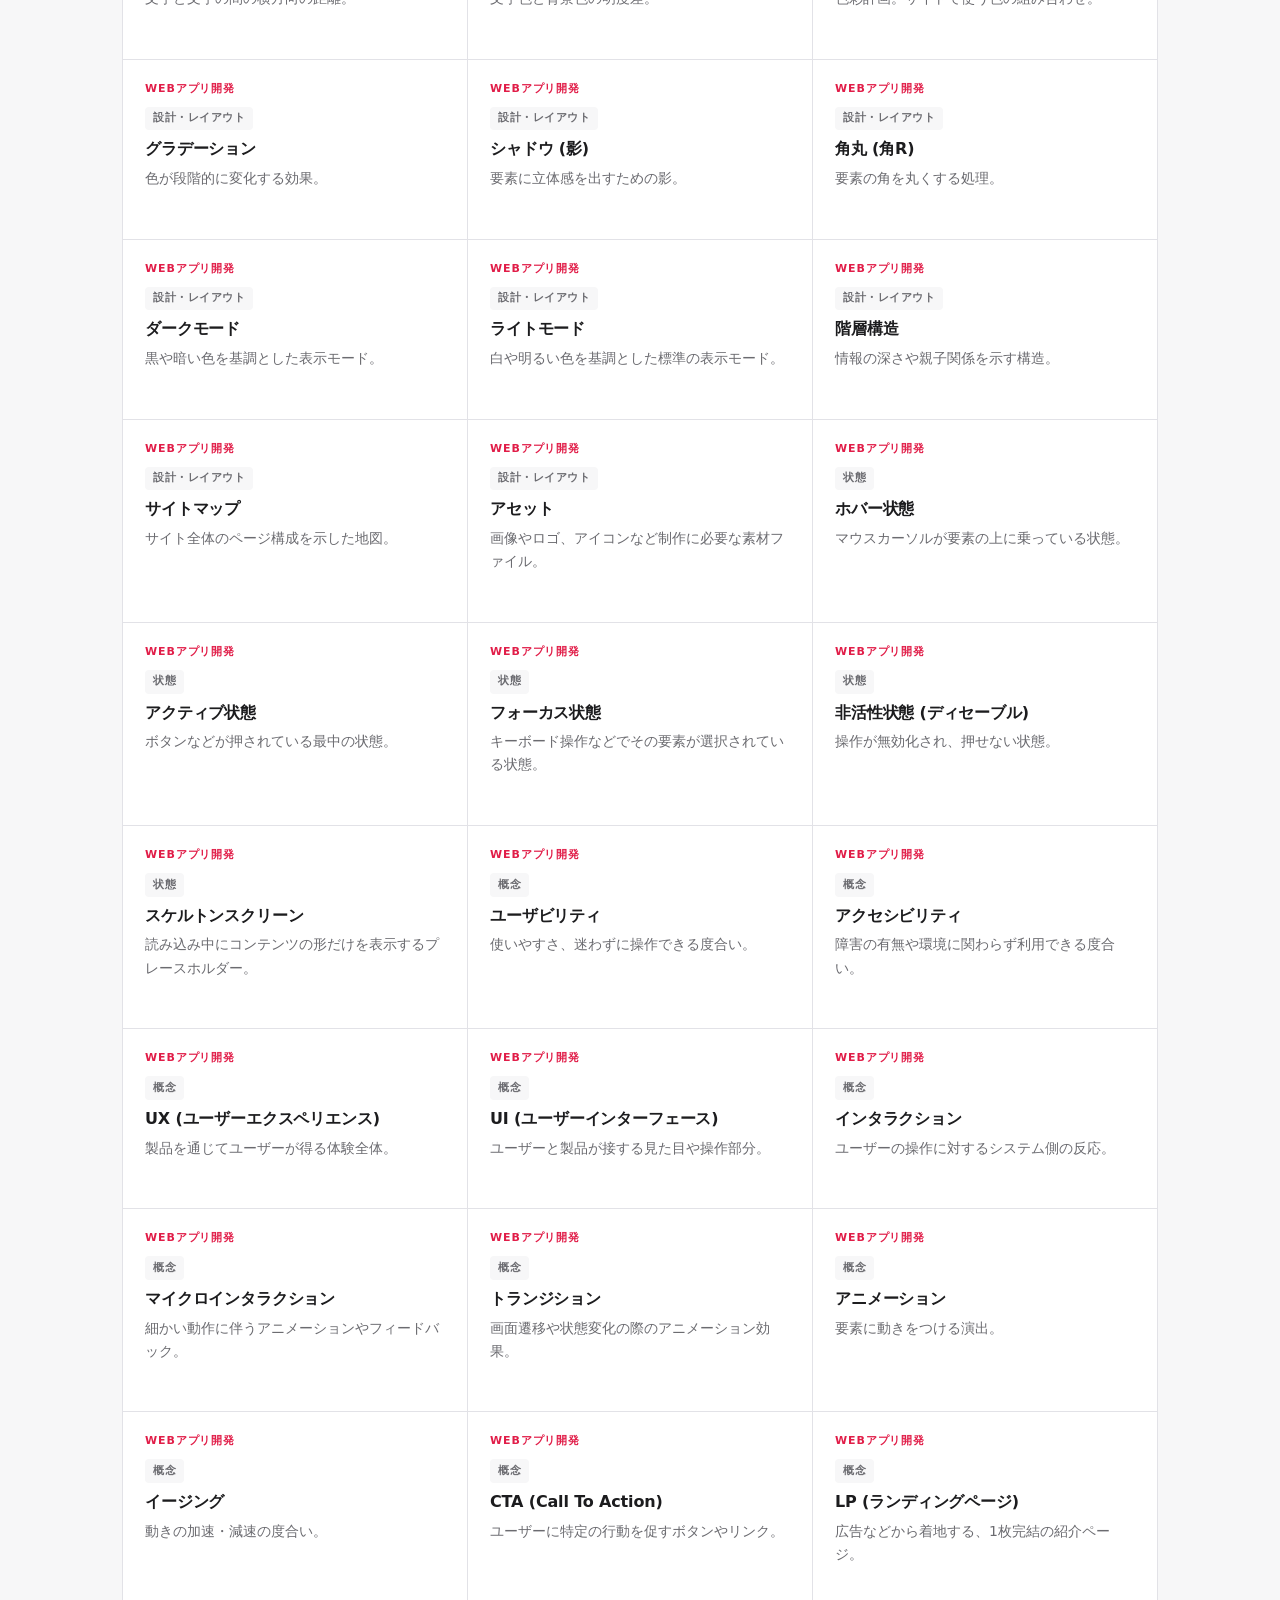
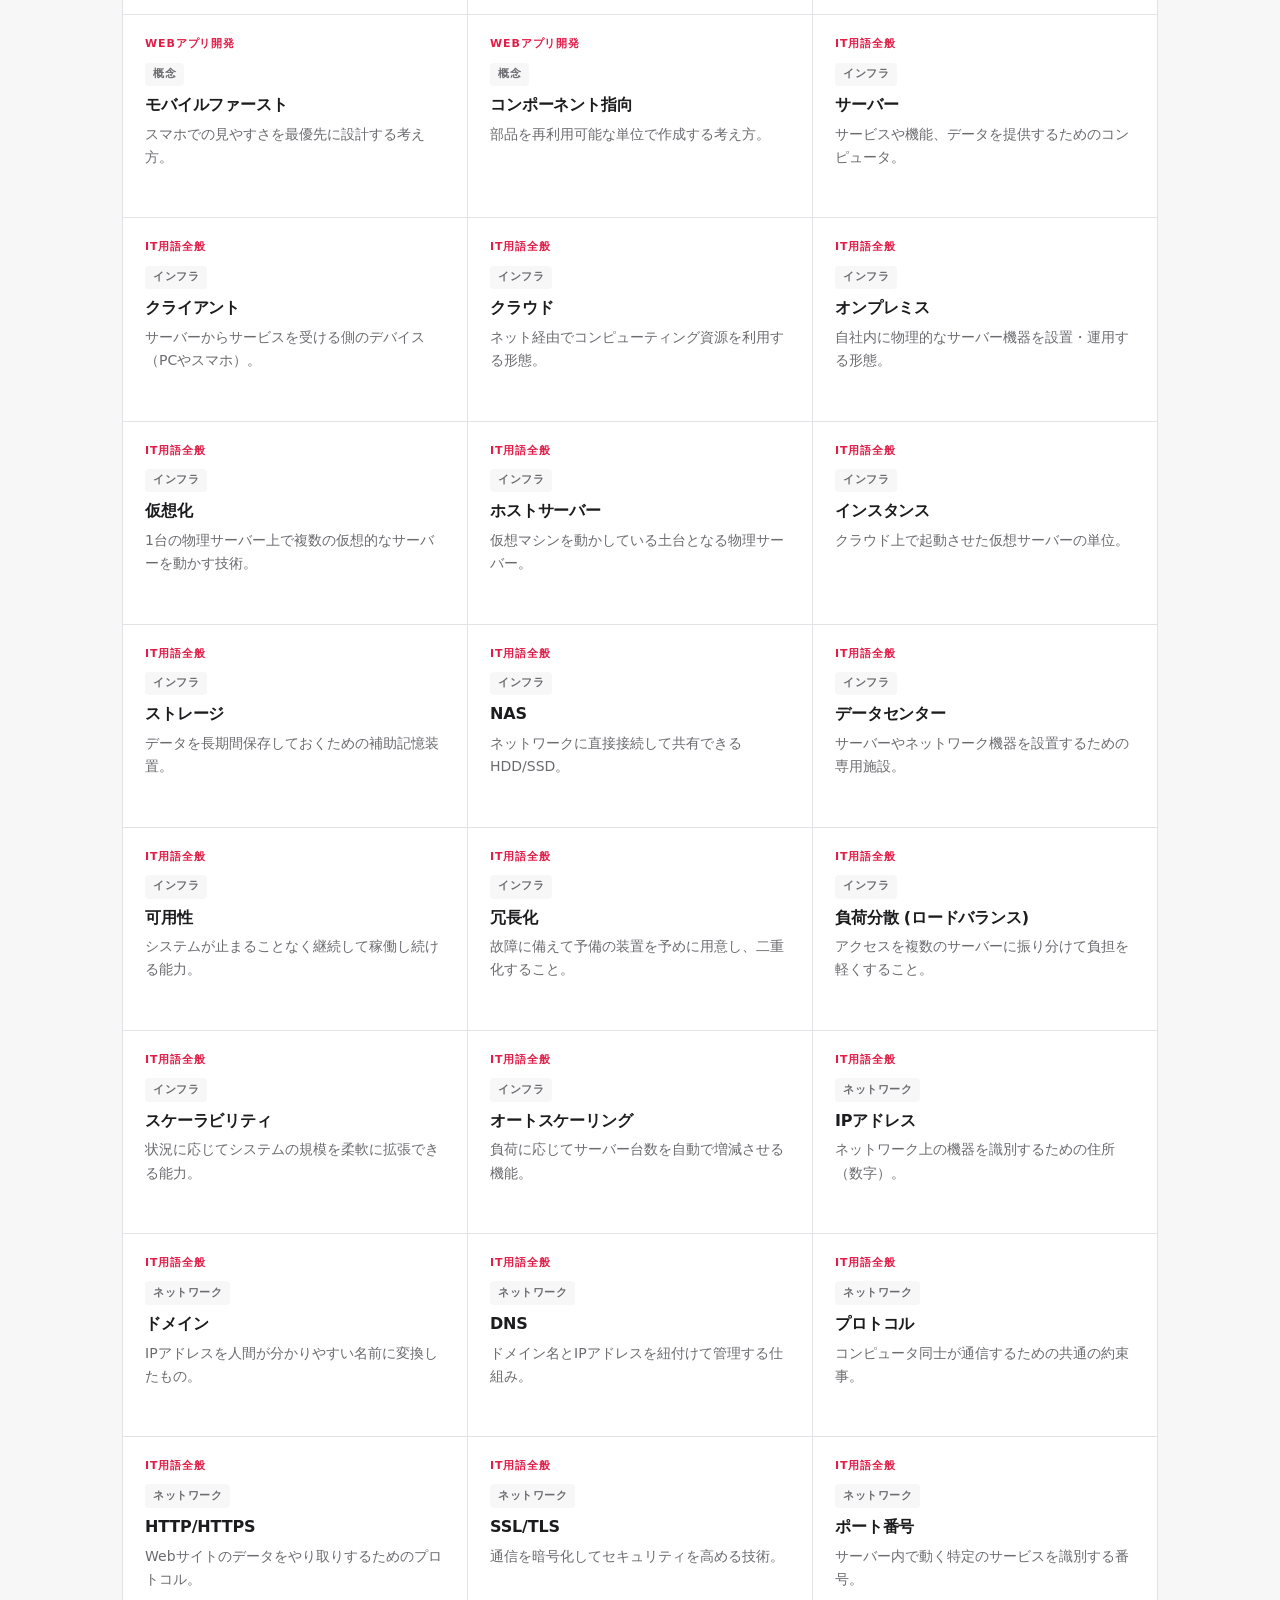
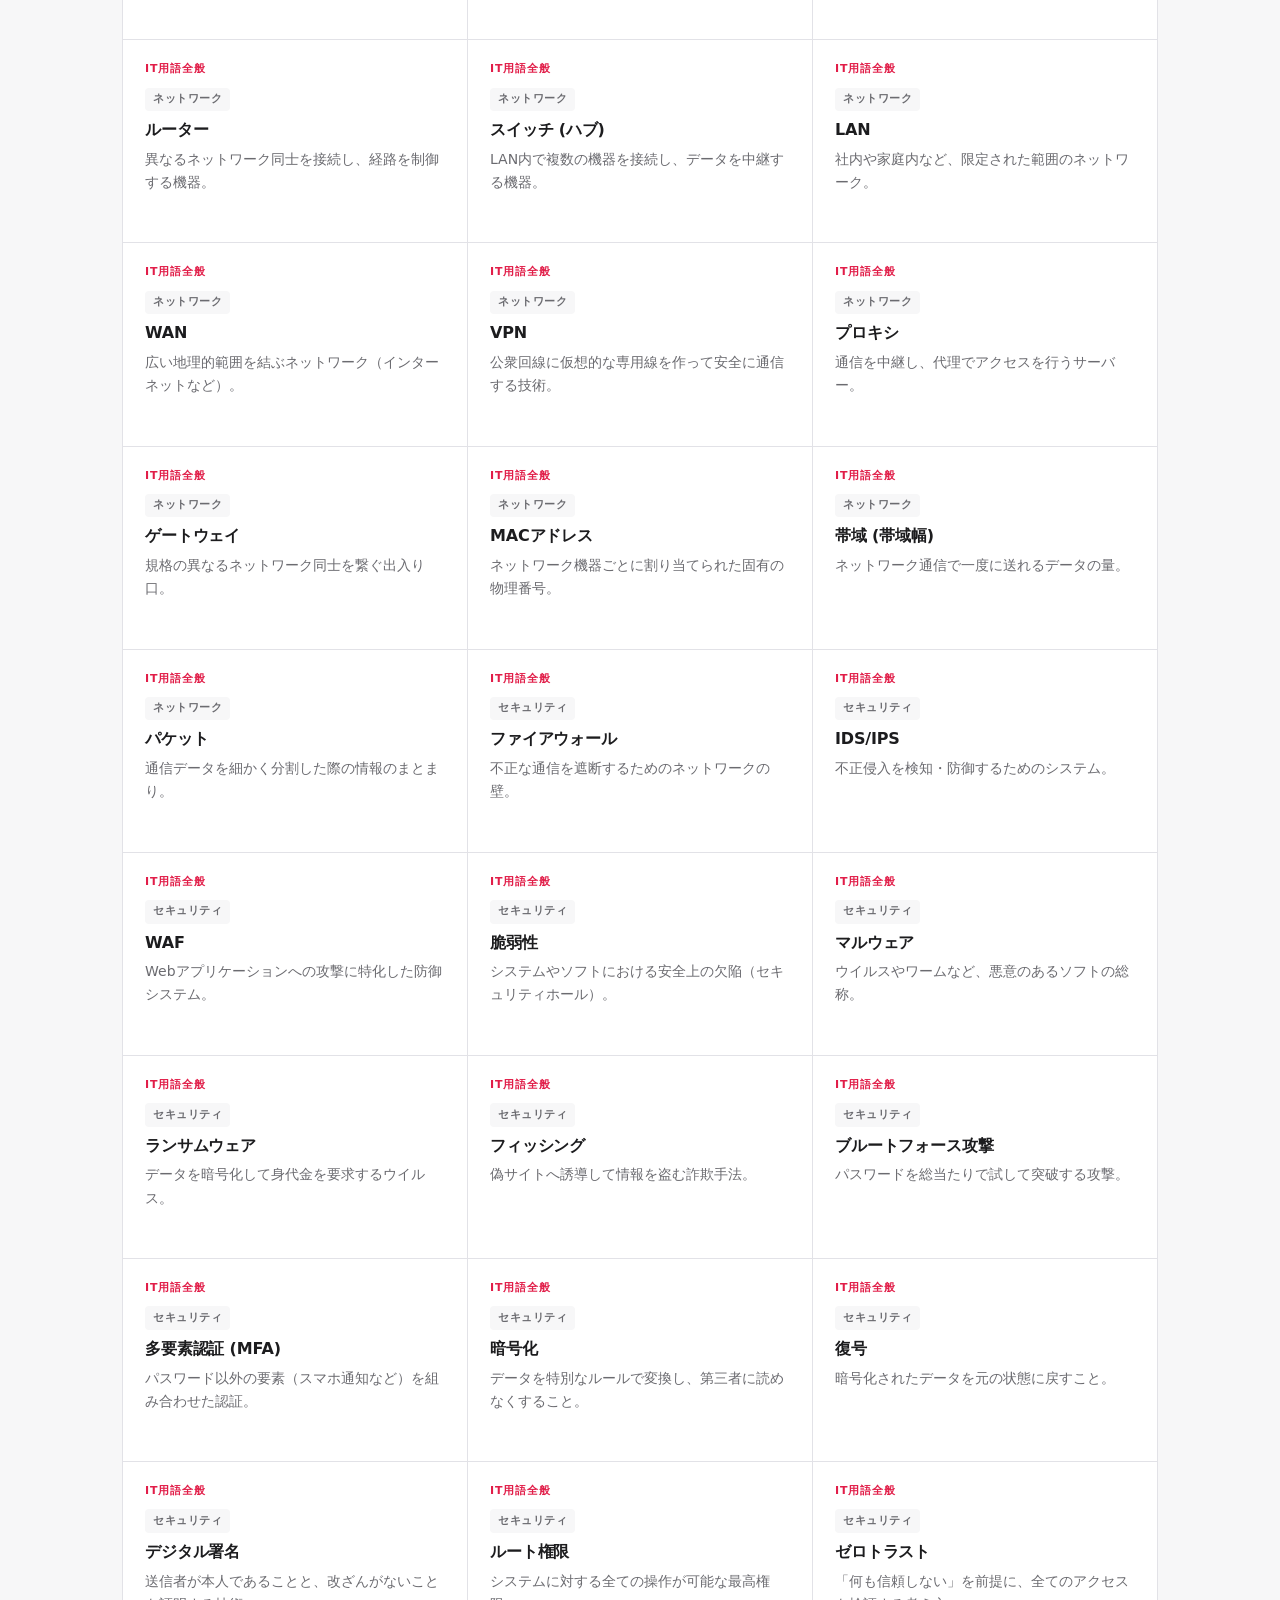
==== commit e4d07fca: "fix: トップページのジャンルカード順を変更（IT用語全般とプログラミング関連を入れ替え） Co-Authored-By: Claude Sonnet 4.6 <noreply@anthropic." ====
--- a/index.html
+++ b/index.html
@@ -46,20 +46,20 @@
           </div>
         </a>
 
+        <a href="programming.html" class="genre-card" data-genre="プログラミング">
+          <h2 class="genre-card__name">プログラミング関連</h2>
+          <p class="genre-card__desc">基本概念・オブジェクト指向・データベース・非同期処理など、プログラミング全般の用語を収録。</p>
+          <div class="genre-card__footer">
+            <span class="genre-card__count">120 件</span>
+            <span class="genre-card__arrow">→</span>
+          </div>
+        </a>
+
         <a href="it.html" class="genre-card" data-genre="IT用語全般">
           <h2 class="genre-card__name">IT用語全般</h2>
           <p class="genre-card__desc">インフラ・ネットワーク・セキュリティ・クラウド・開発手法など、IT全般の基礎用語を収録。</p>
           <div class="genre-card__footer">
             <span class="genre-card__count">112 件</span>
-            <span class="genre-card__arrow">→</span>
-          </div>
-        </a>
-
-        <a href="programming.html" class="genre-card" data-genre="プログラミング">
-          <h2 class="genre-card__name">プログラミング関連</h2>
-          <p class="genre-card__desc">基本概念・オブジェクト指向・データベース・非同期処理など、プログラミング全般の用語を収録。</p>
-          <div class="genre-card__footer">
-            <span class="genre-card__count">120 件</span>
             <span class="genre-card__arrow">→</span>
           </div>
         </a>
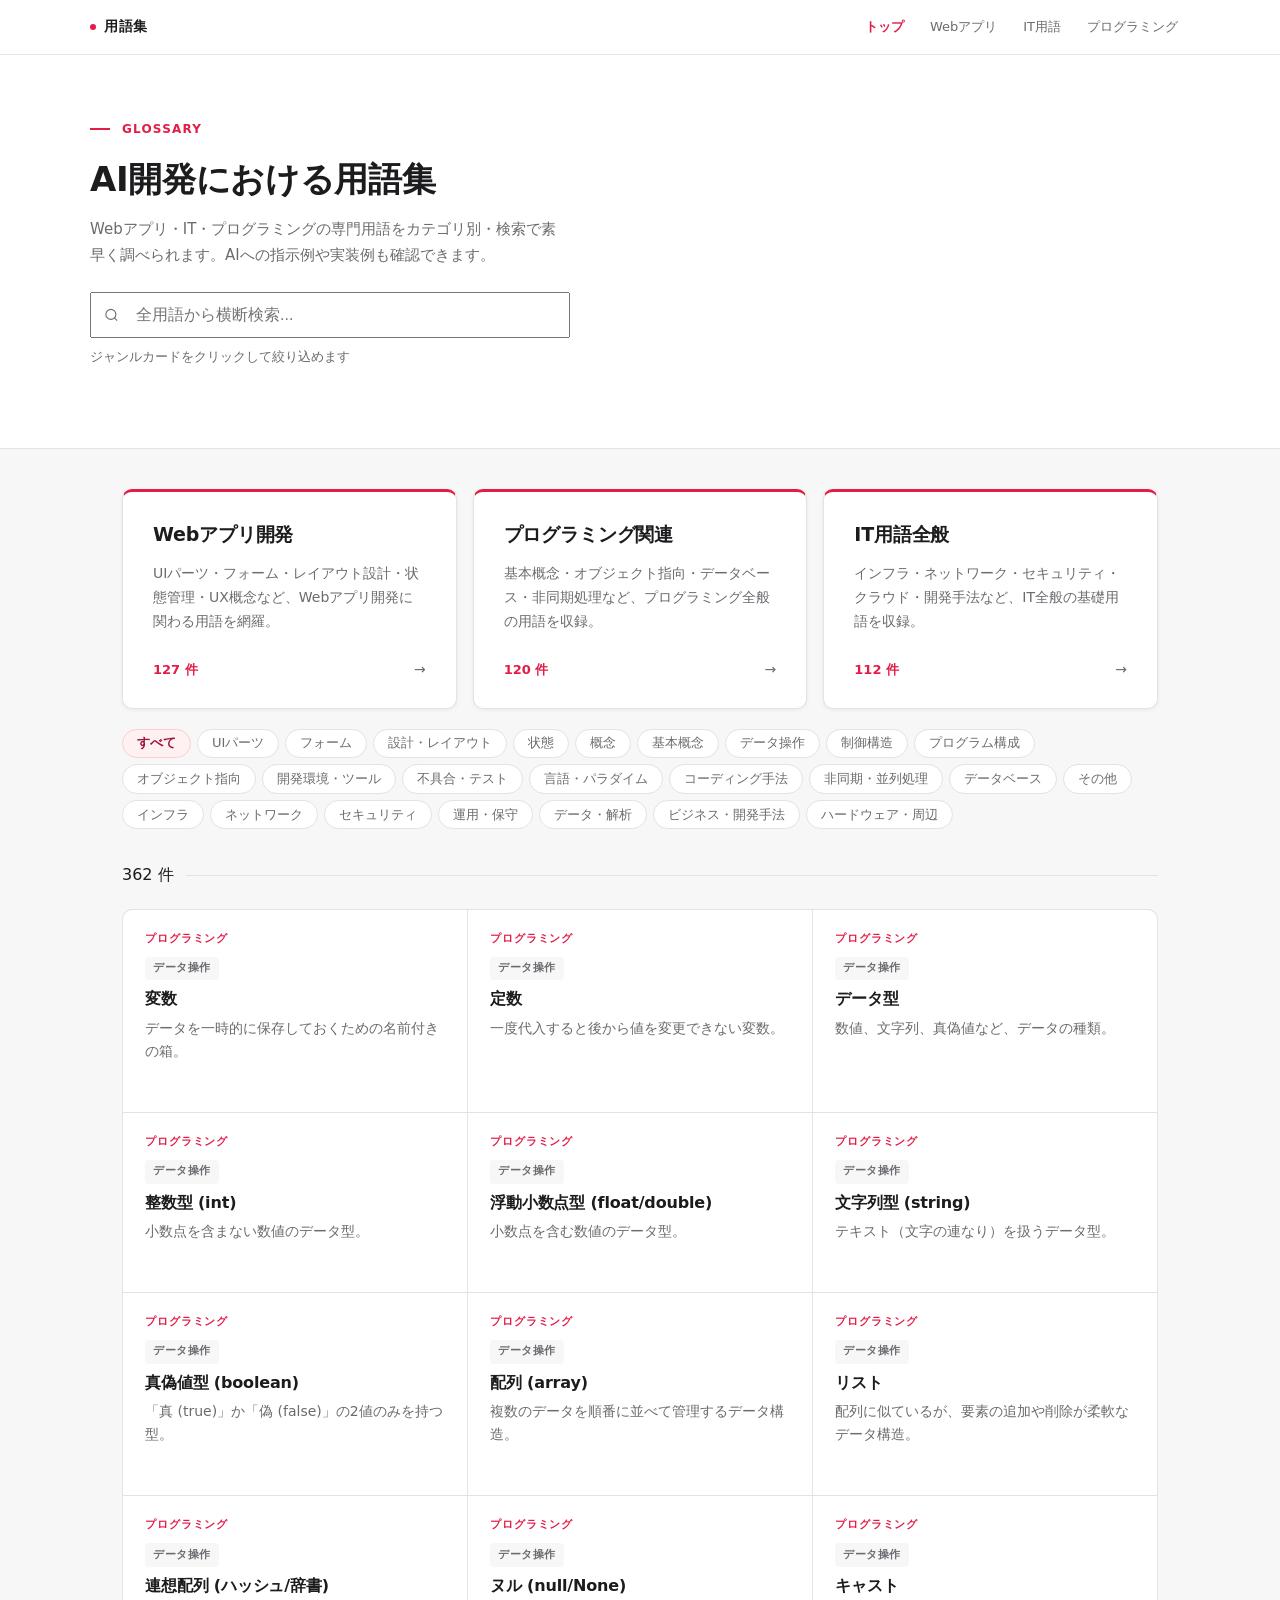
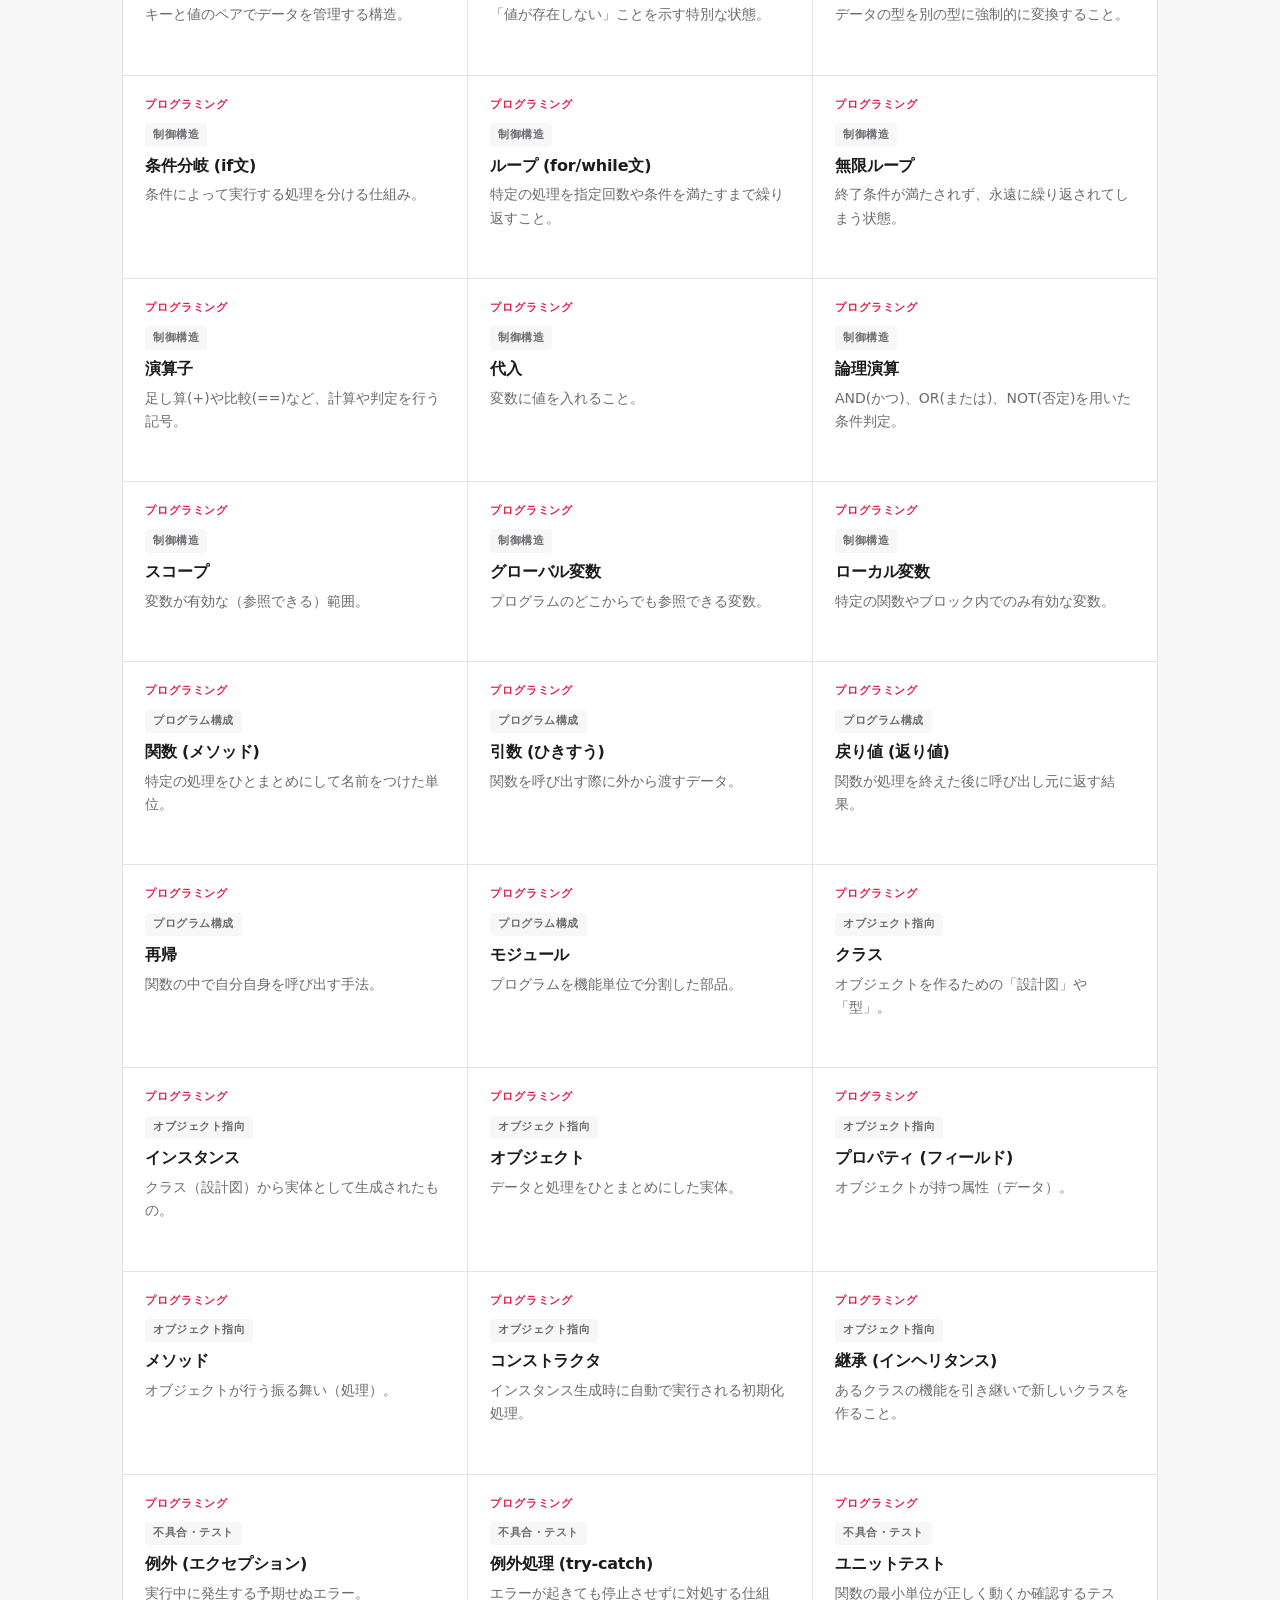
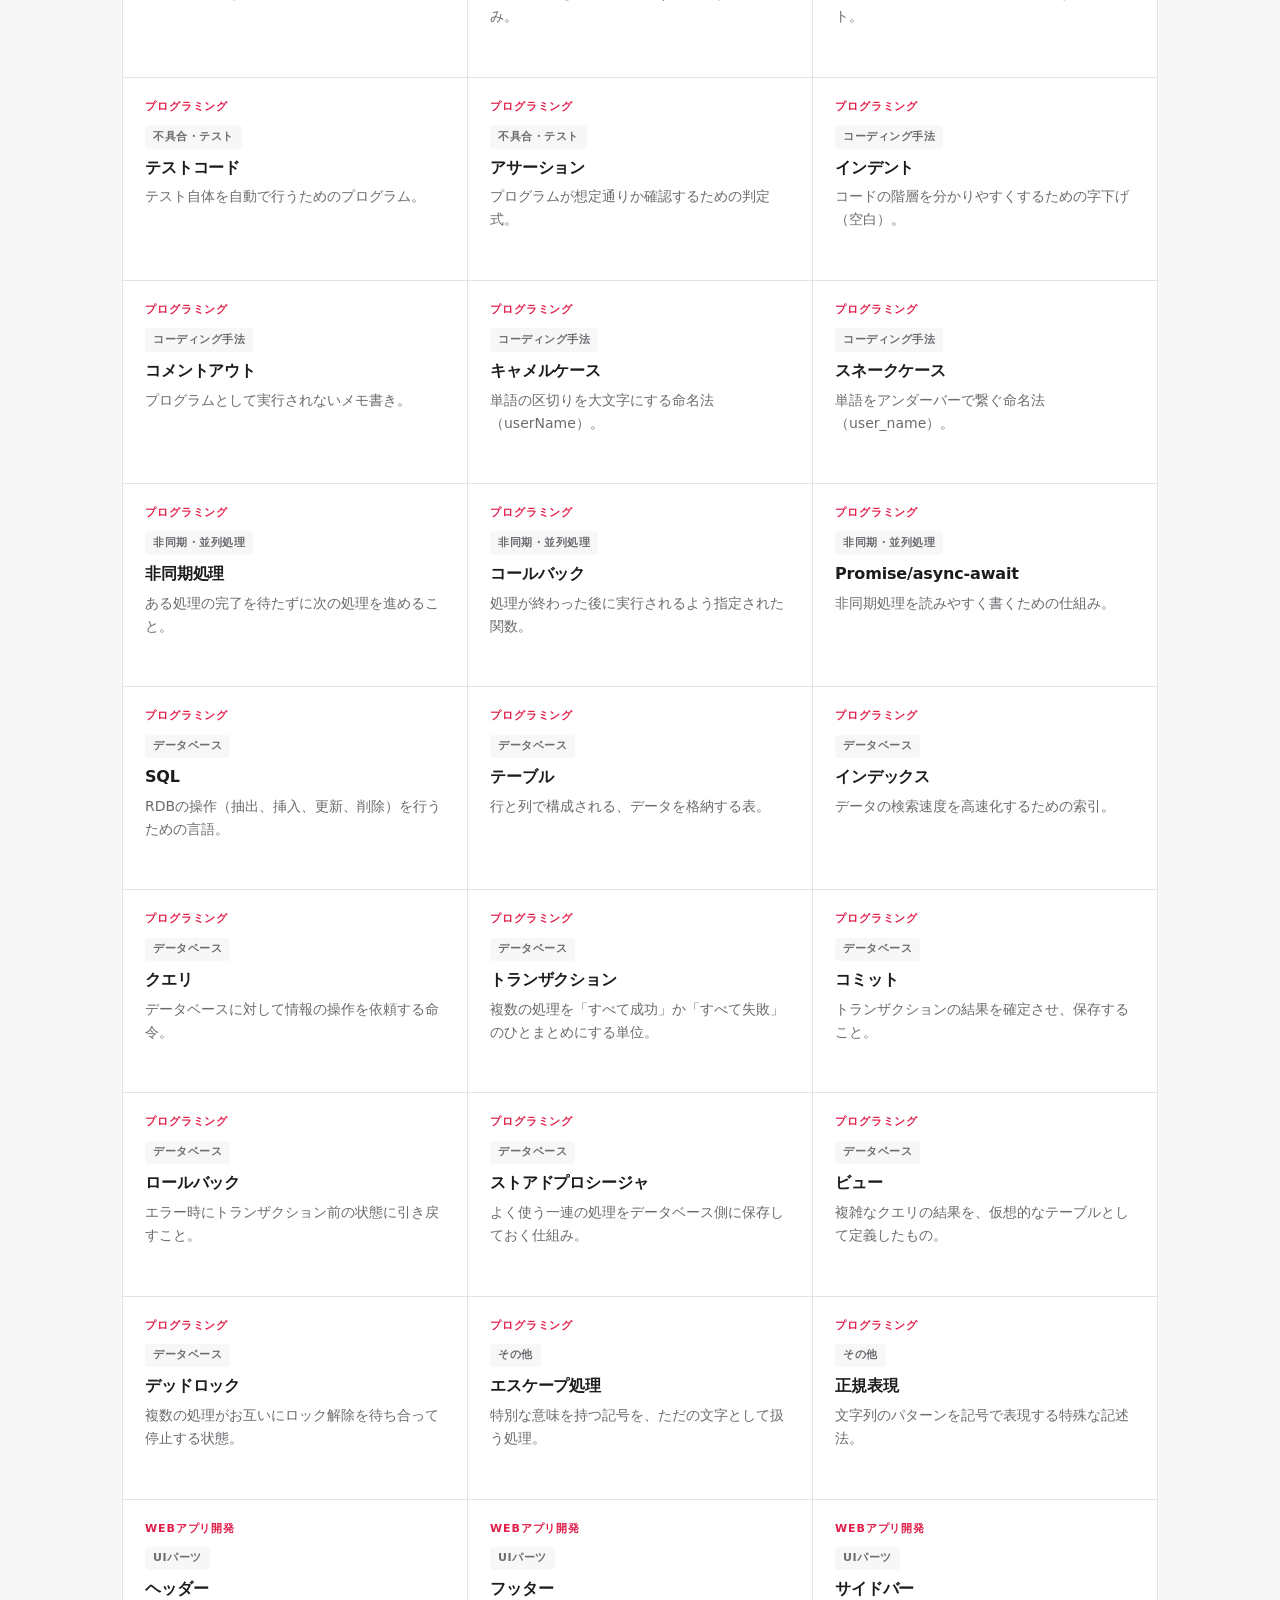
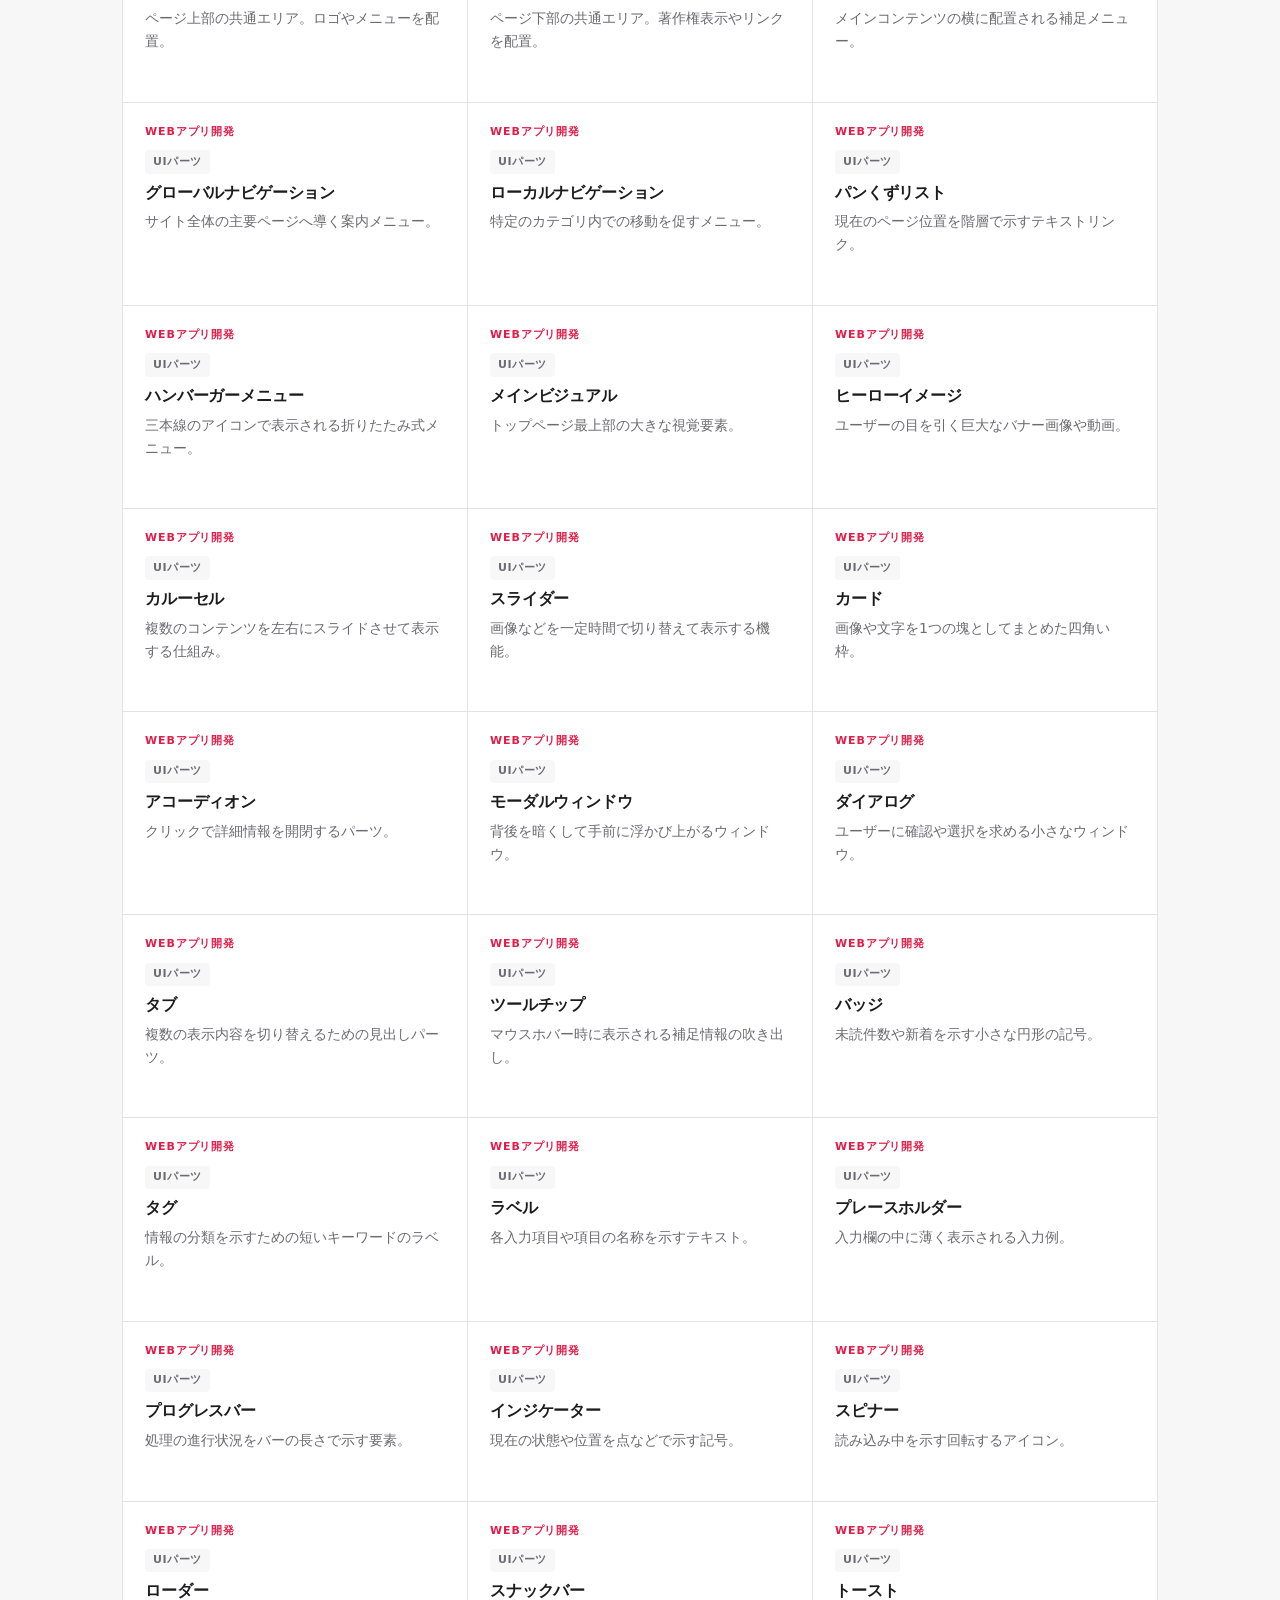
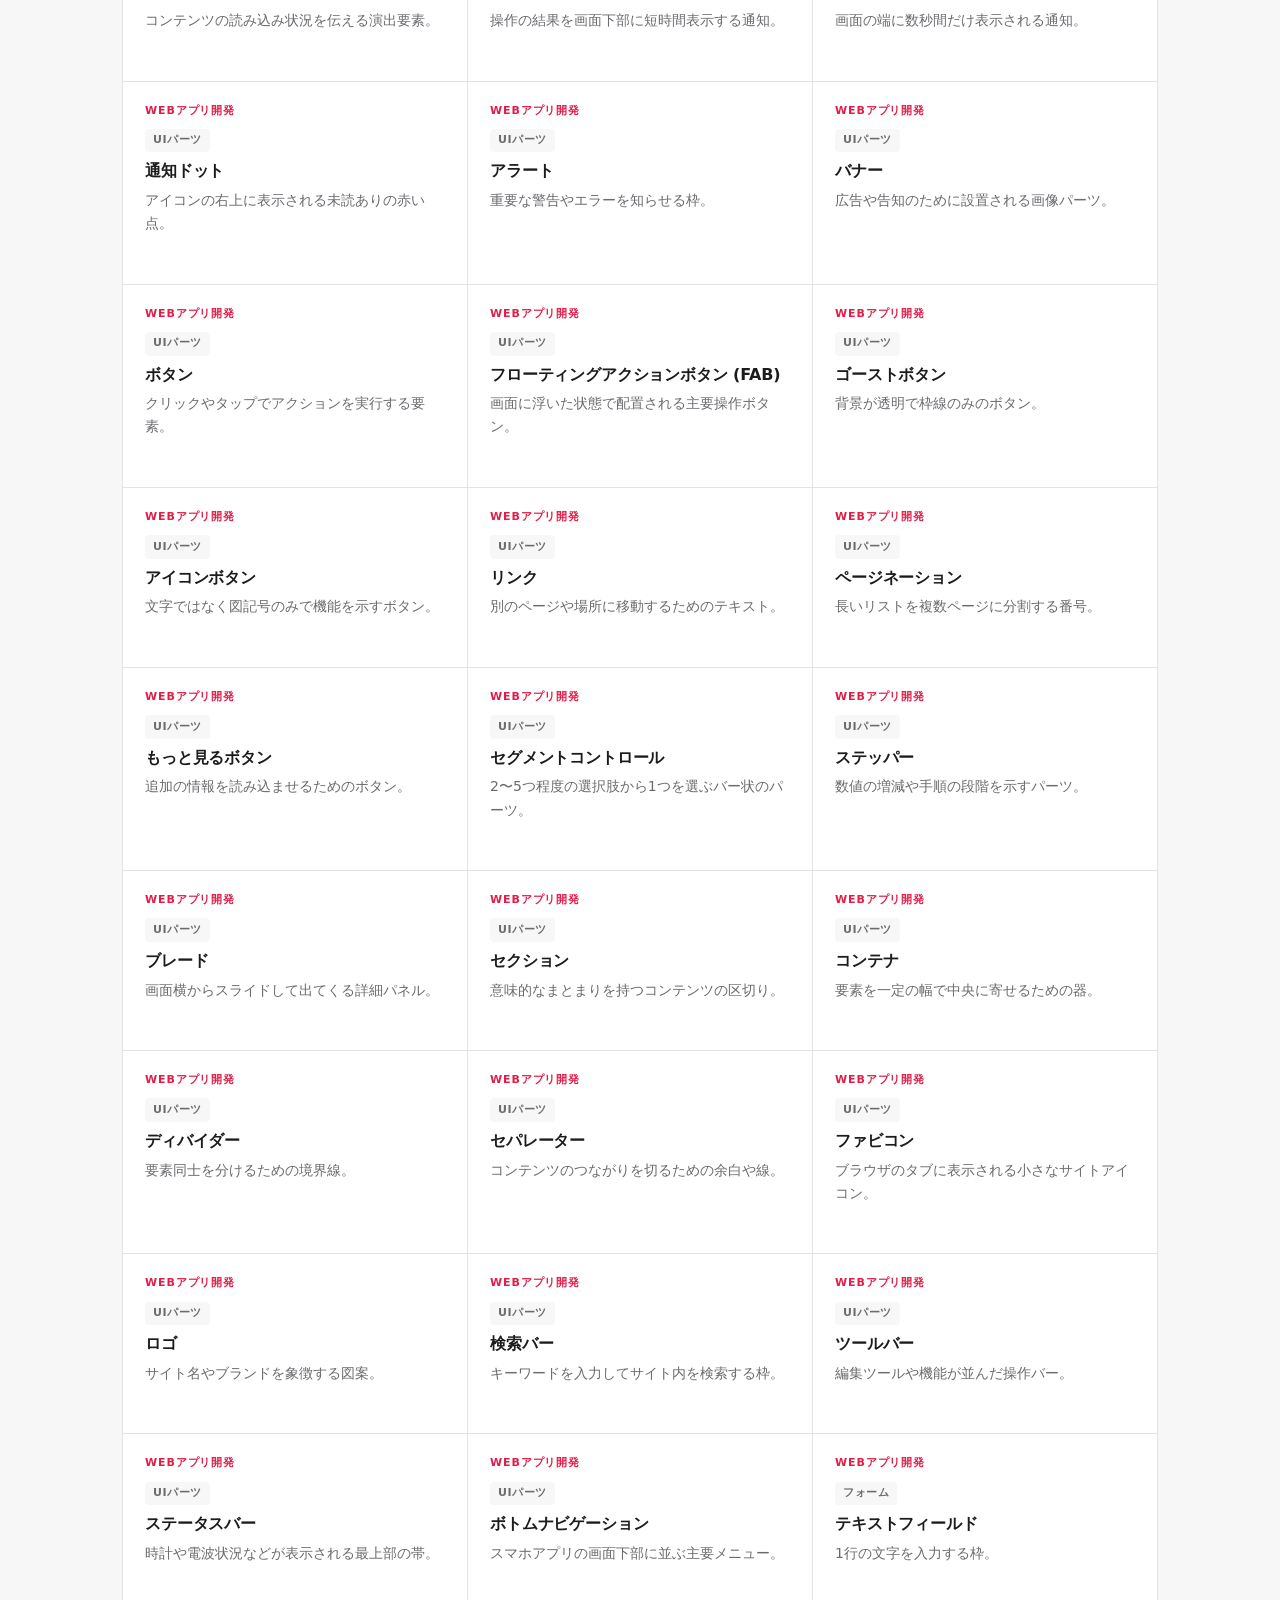
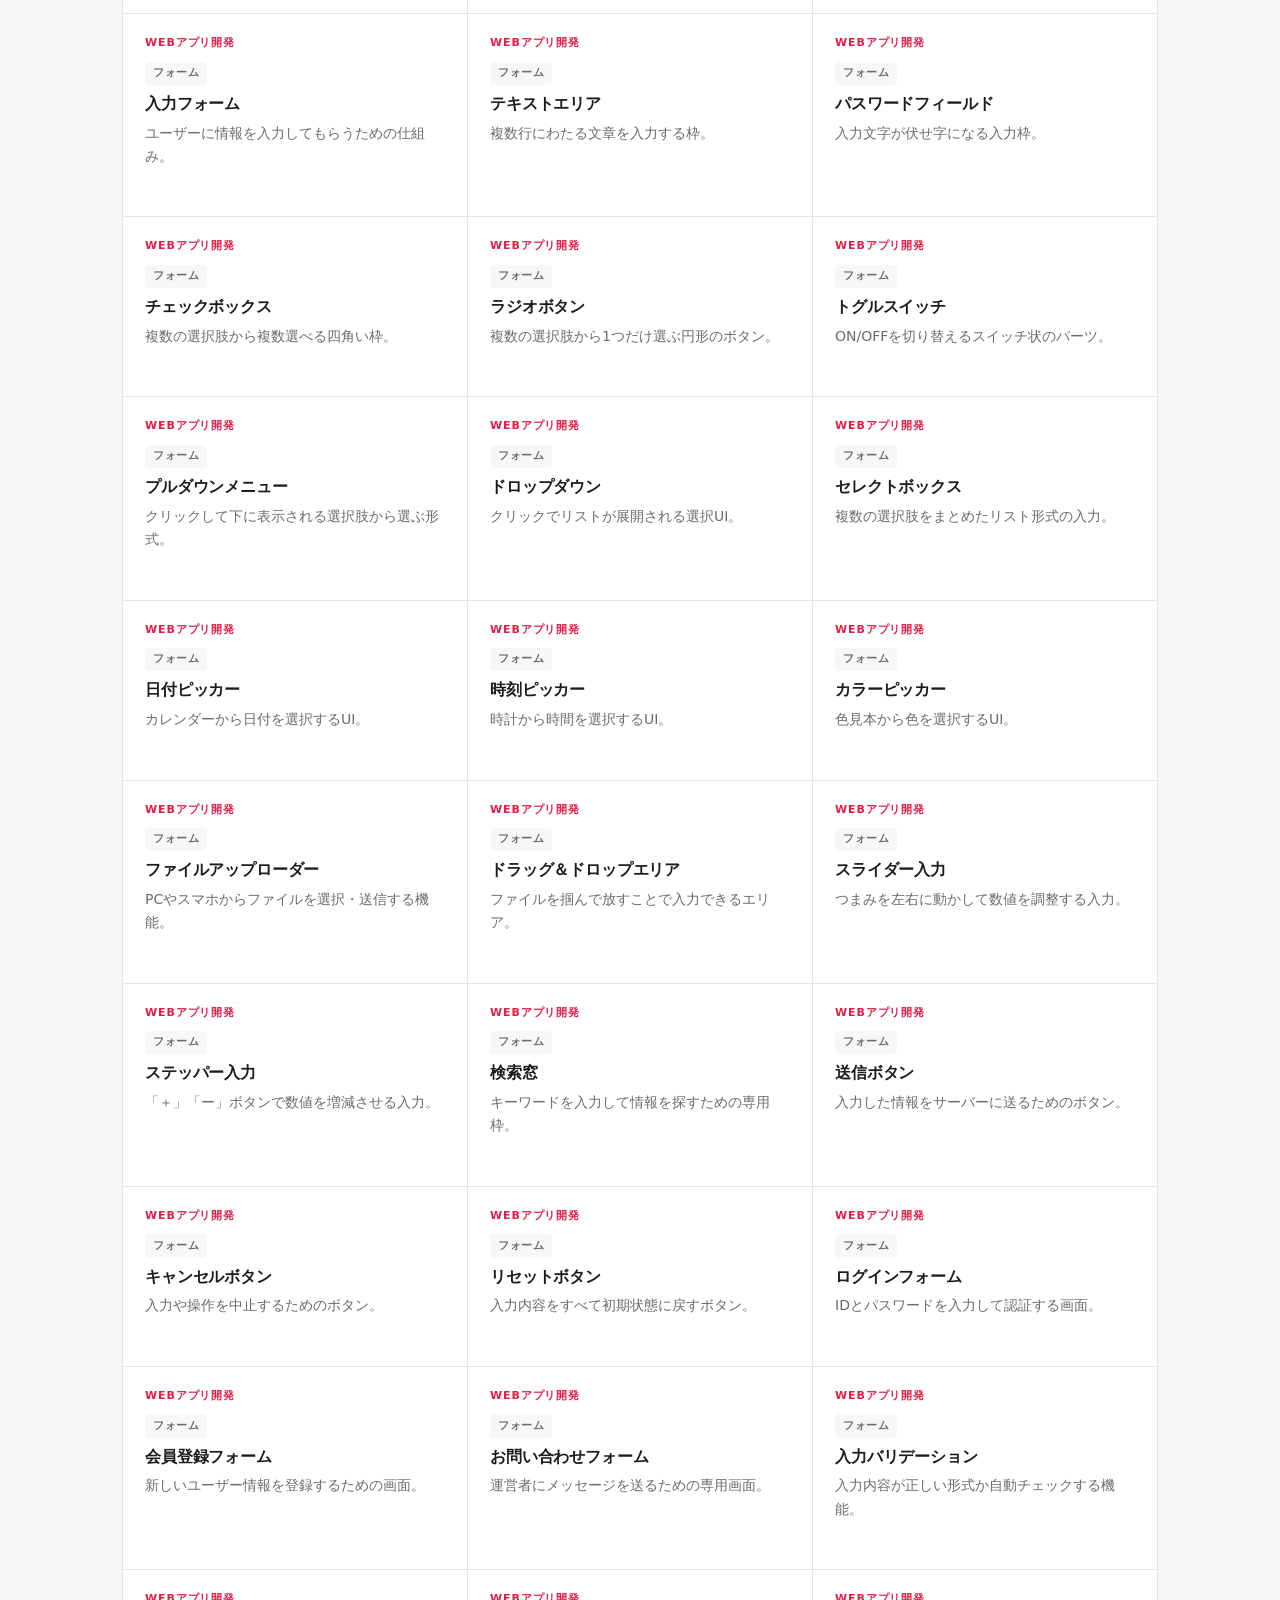
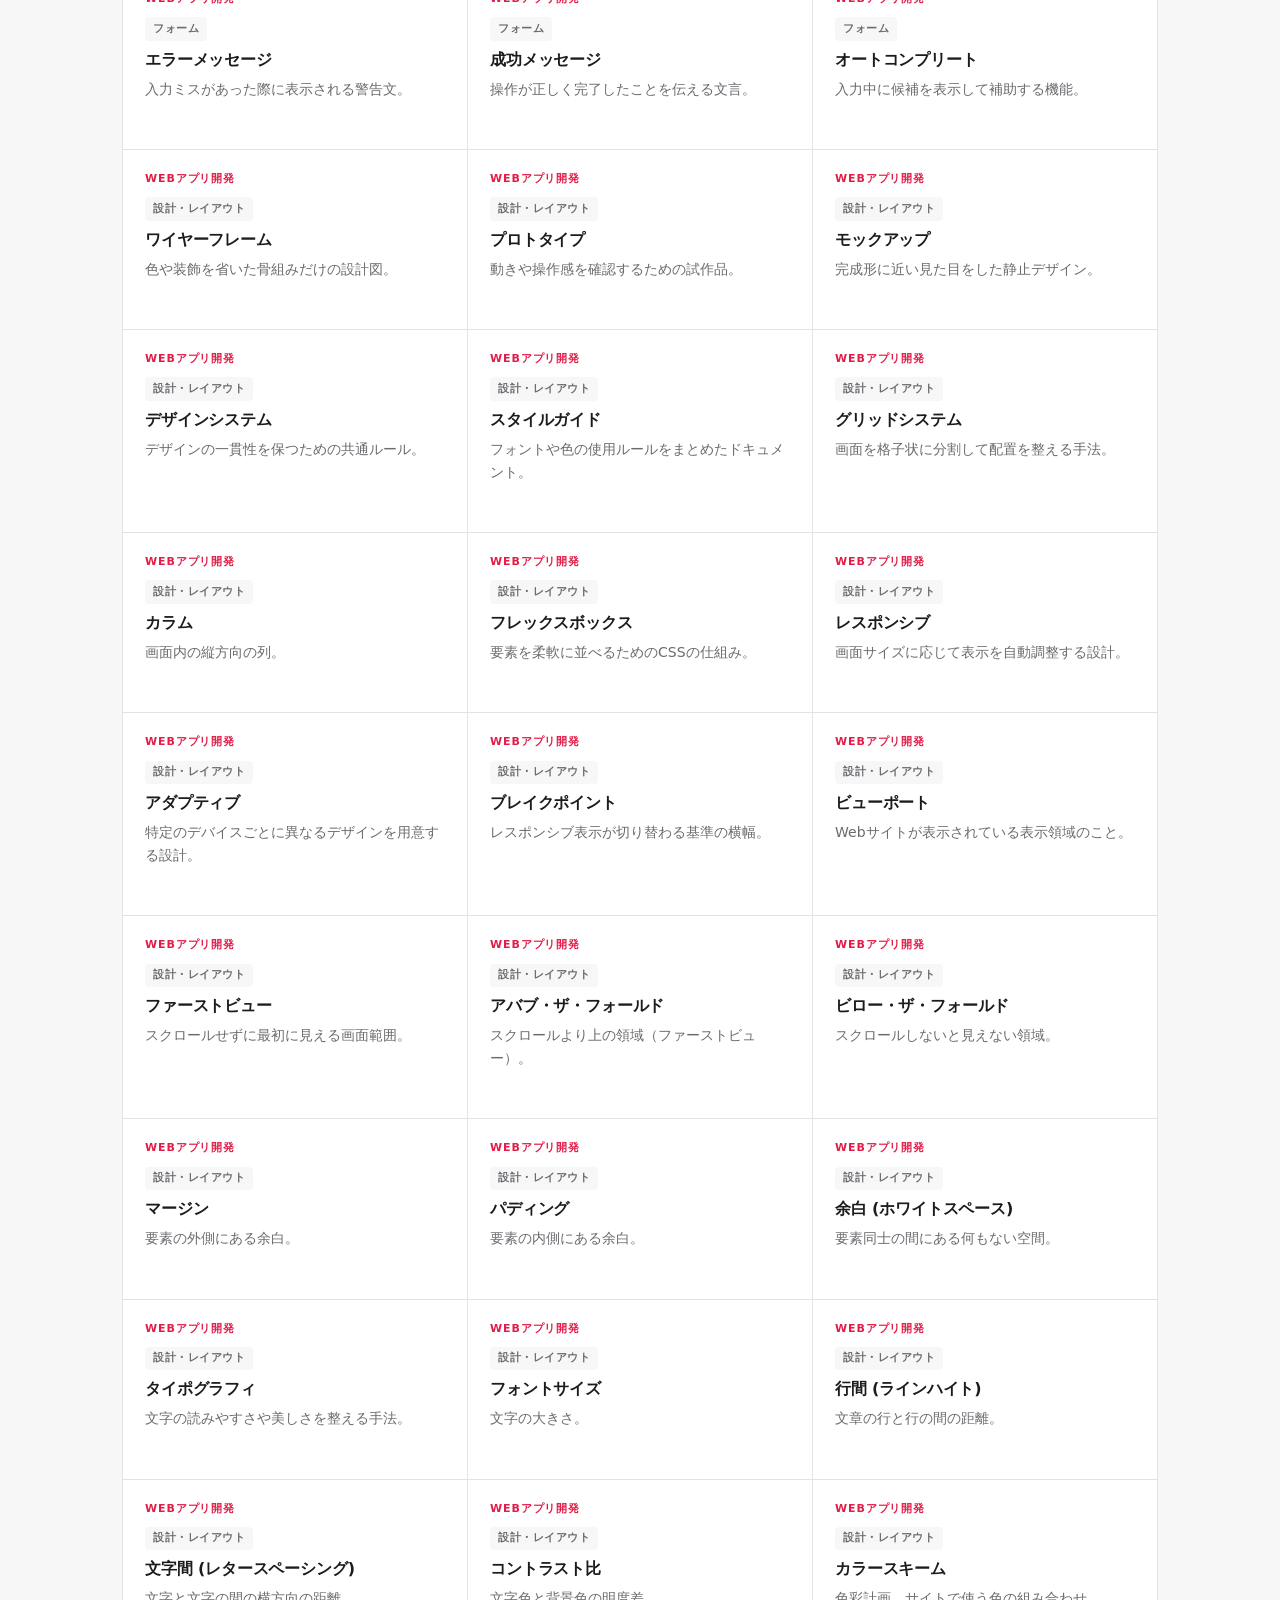
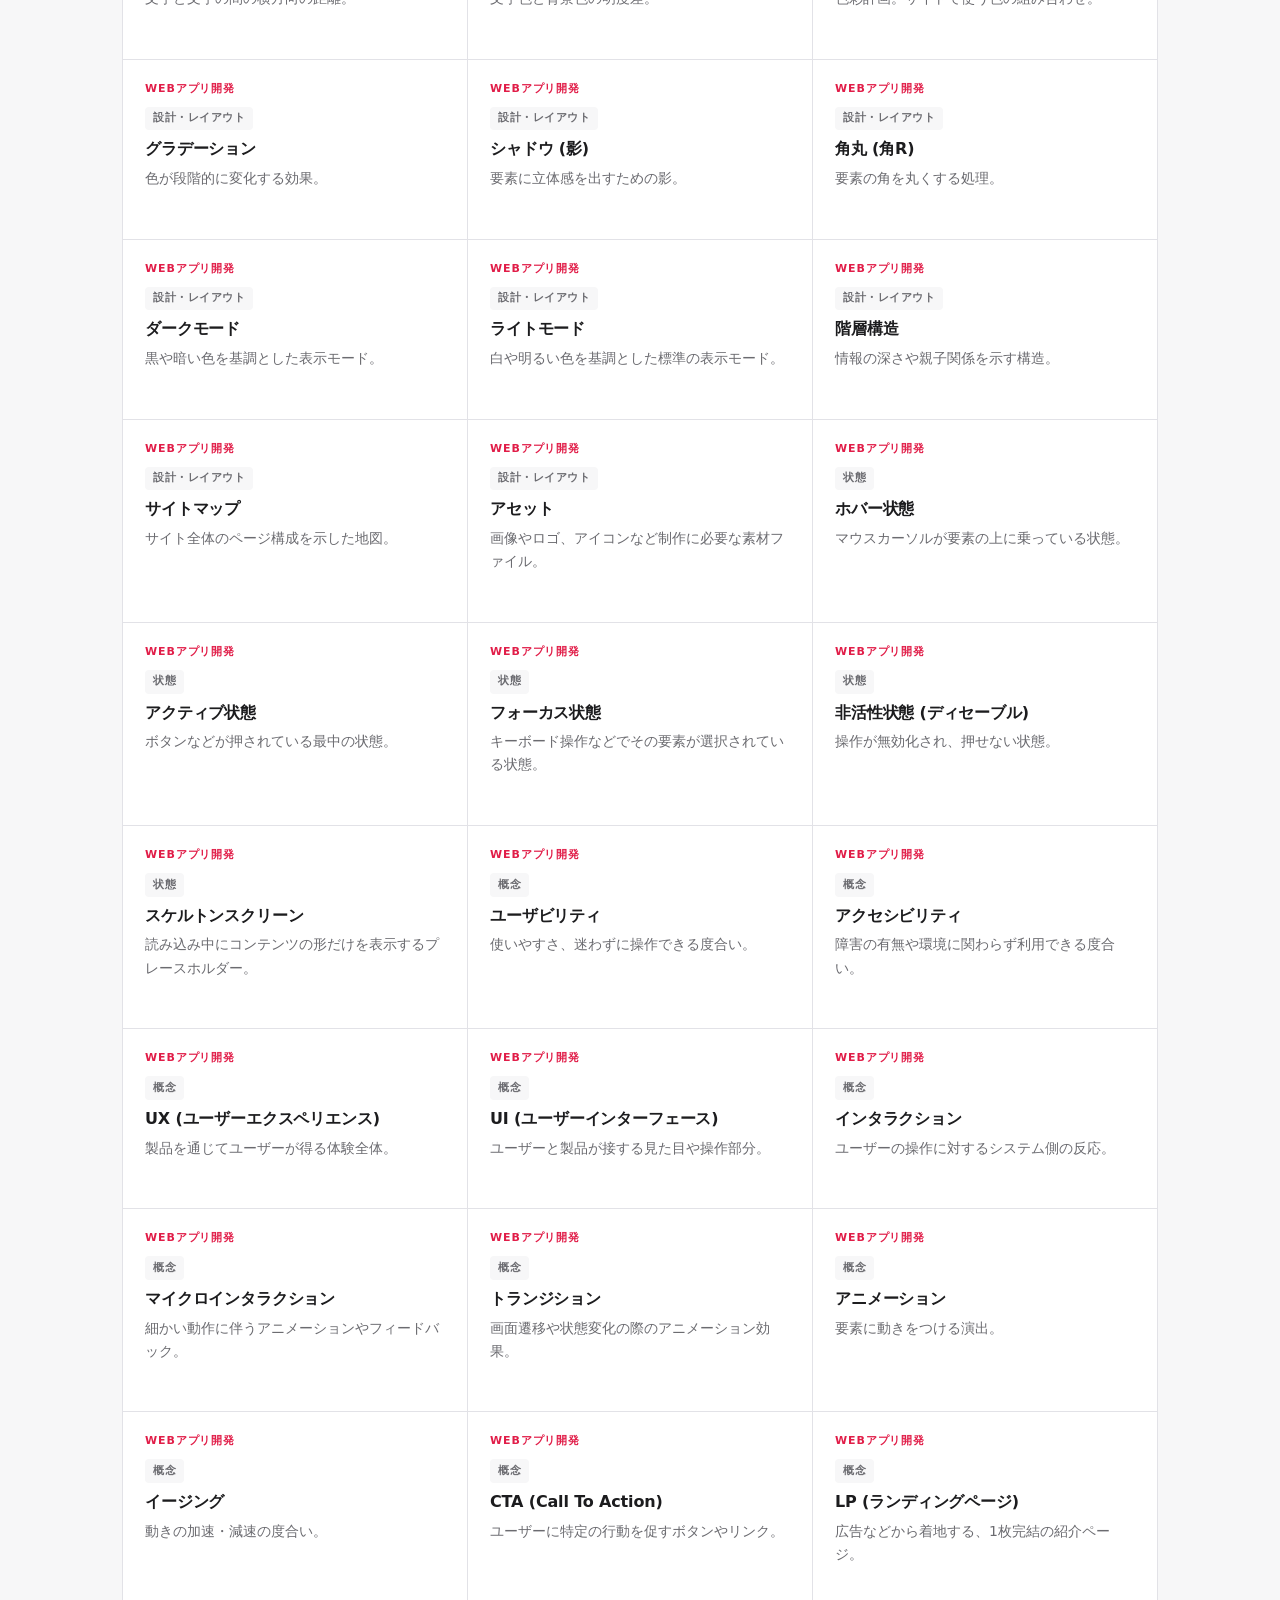
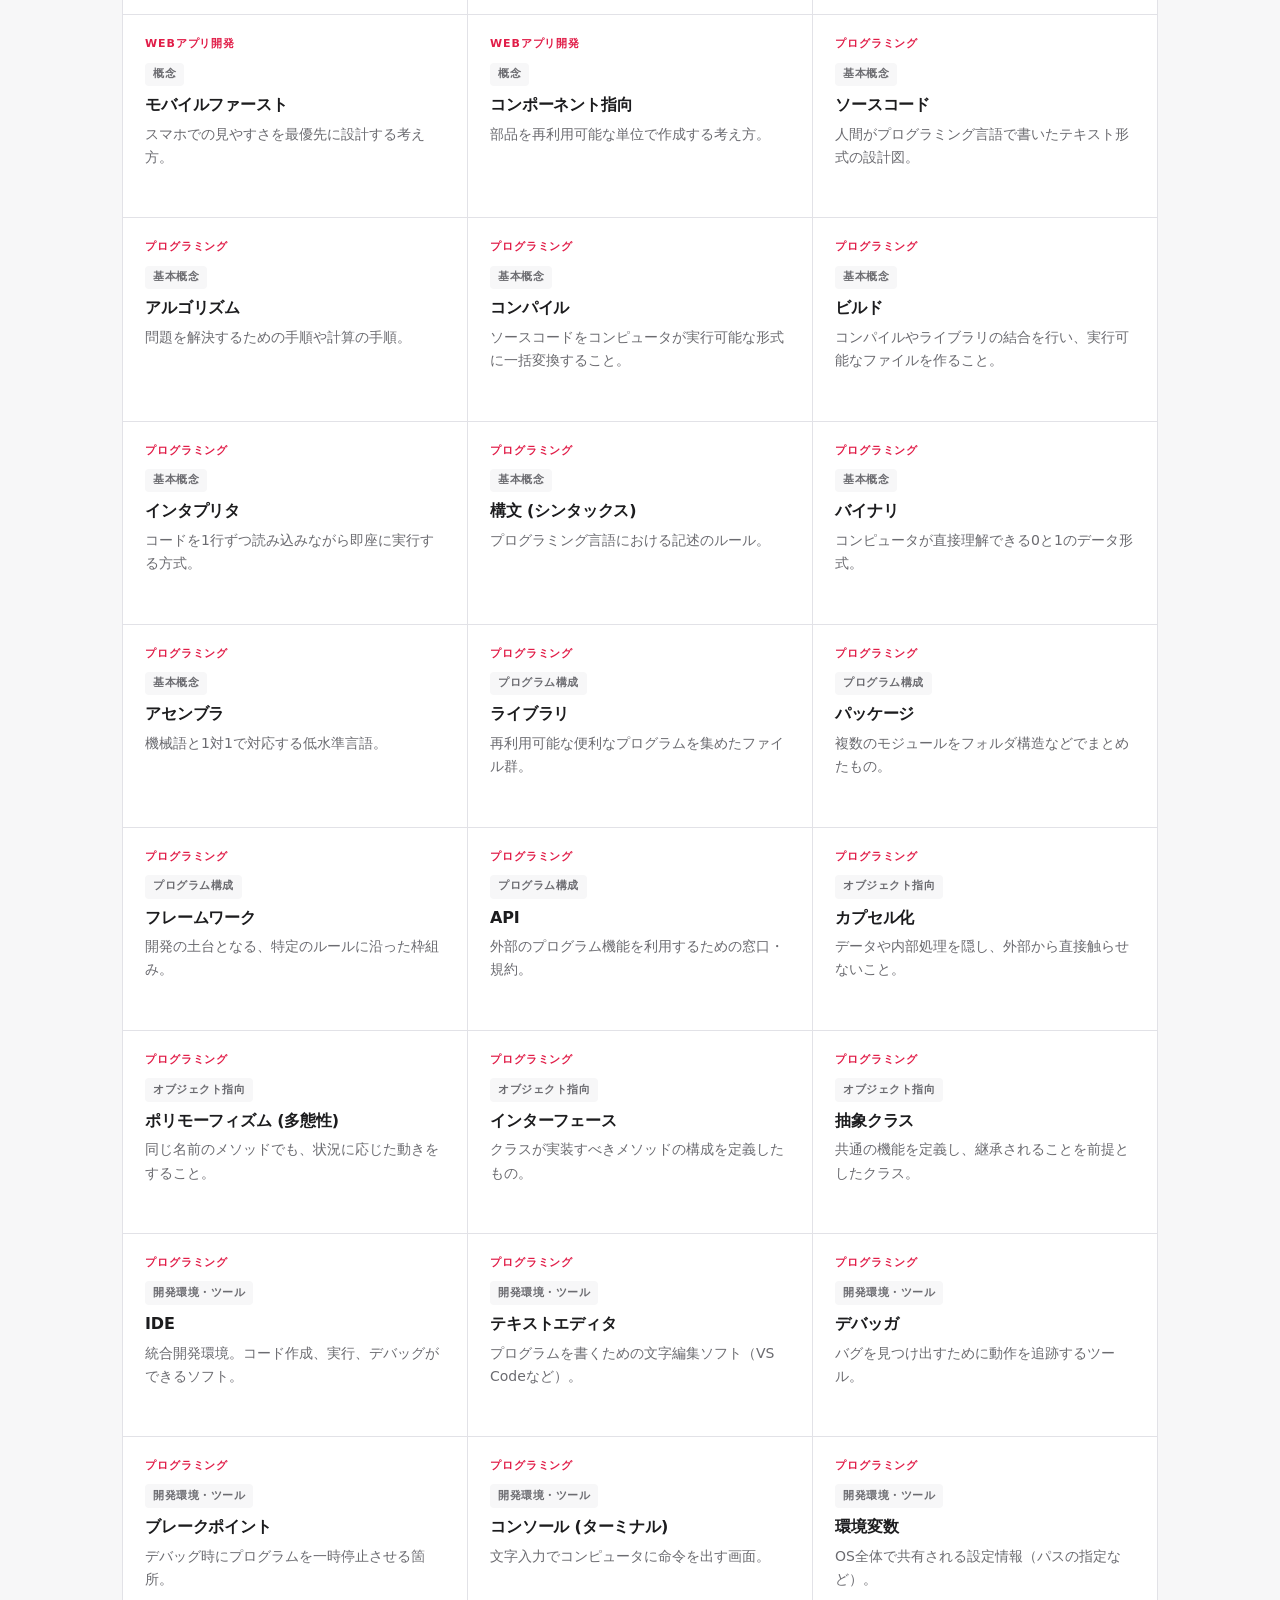
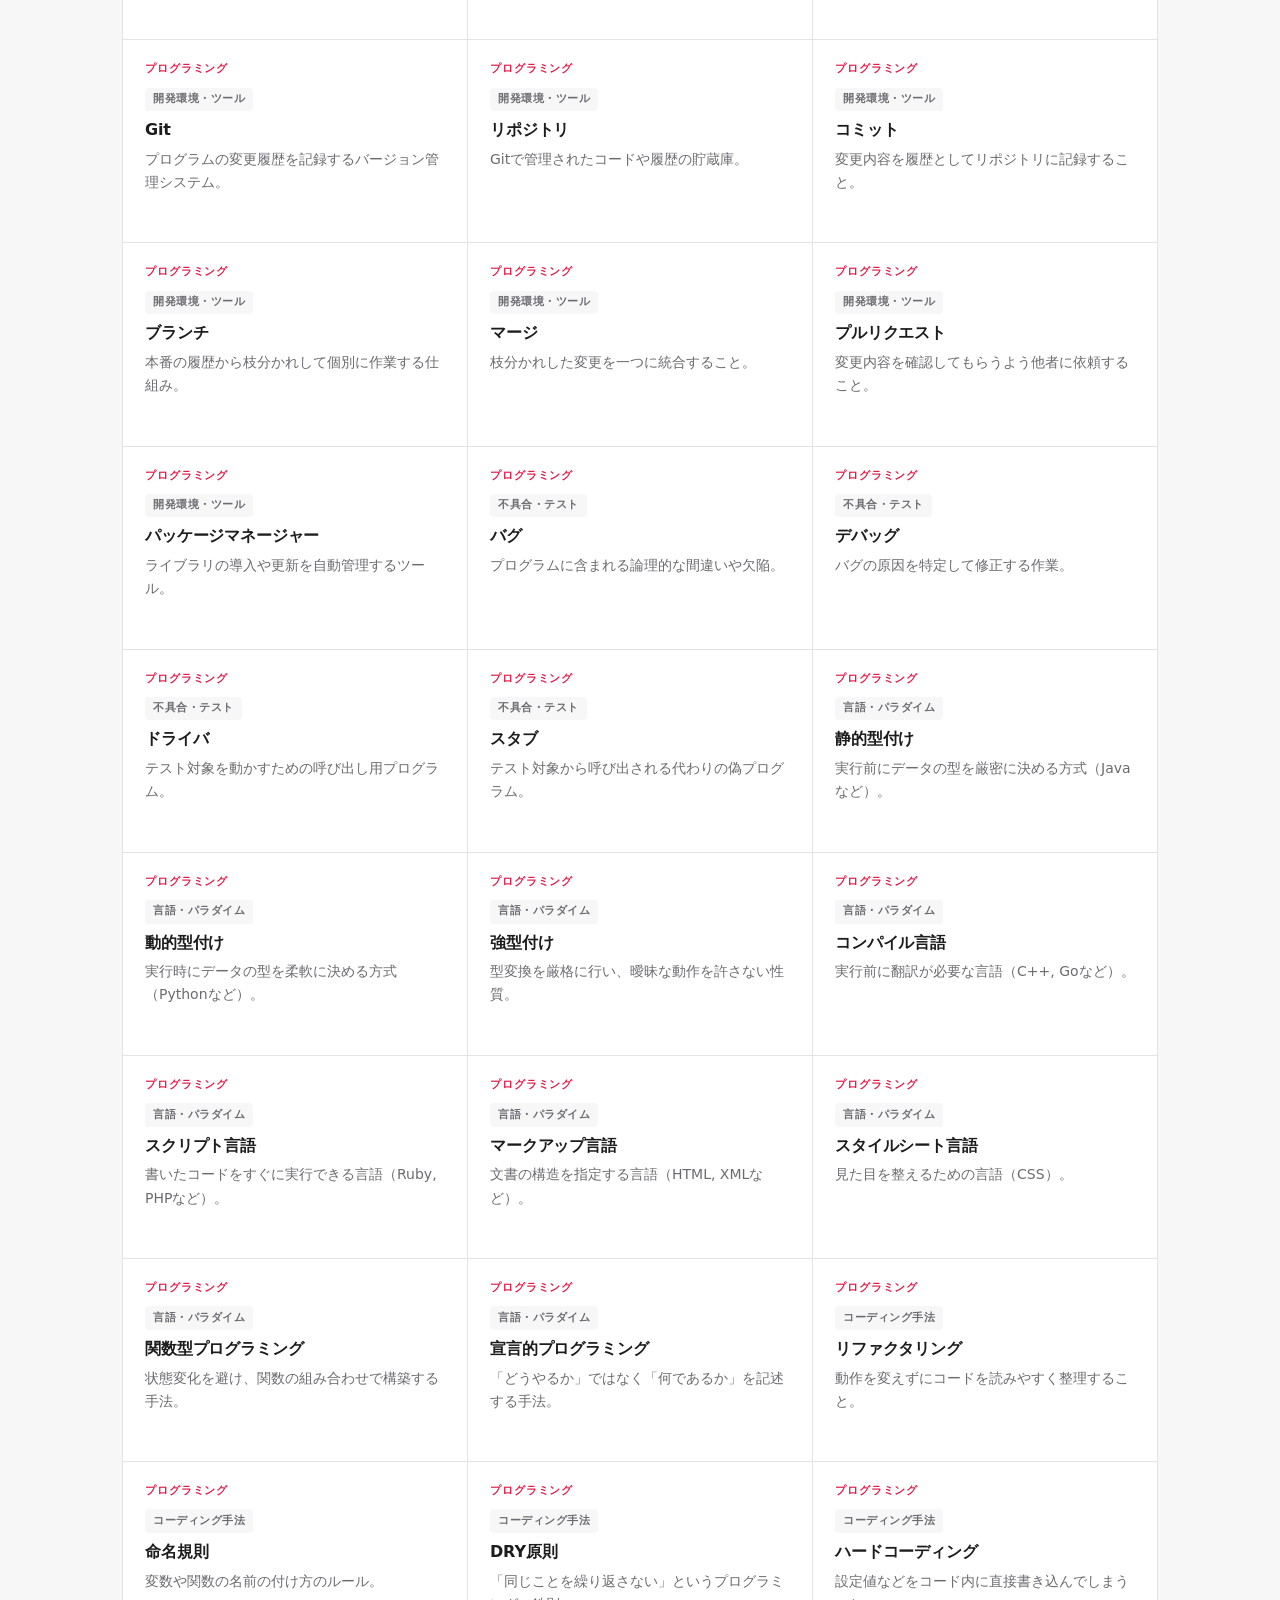
==== commit 417a6307: "fix: 検索ボックスのプレースホルダーを「全用語から横断検索…」に変更 Co-Authored-By: Claude Sonnet 4.6 <noreply@anthropic.com>" ====
--- a/index.html
+++ b/index.html
@@ -27,7 +27,7 @@
 
       <div class="intro-search">
         <div class="search-wrap">
-          <input type="search" id="index-search" placeholder="全359件から横断検索...">
+          <input type="search" id="index-search" placeholder="全用語から横断検索...">
         </div>
         <p class="intro-search__hint" id="search-hint">ジャンルを選ぶか、キーワードで横断検索できます</p>
       </div>
